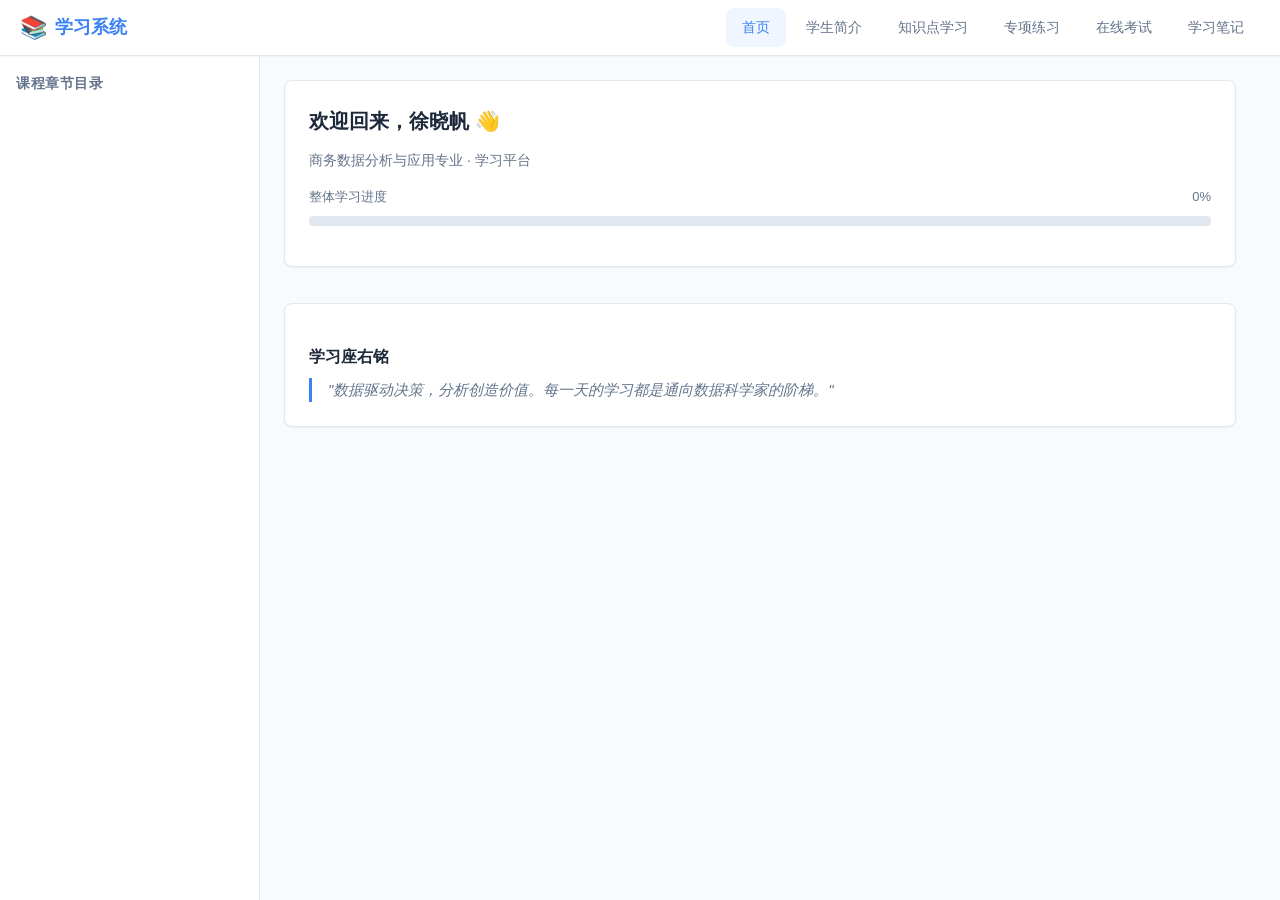
==== index.html @ e8b6d4fd "测试自动部署流程" ====
<!DOCTYPE html>
<html lang="zh-CN">
<head>
<meta charset="UTF-8">
<meta name="viewport" content="width=device-width, initial-scale=1.0">
<title>学生学习系统 - 商务数据分析与应用</title>
<style>
/* ==================== CSS 变量与全局样式 ==================== */
:root {
  --bg: #f8fafc;
  --surface: #ffffff;
  --border: #e2e8f0;
  --text: #1e293b;
  --text-secondary: #64748b;
  --primary: #3b82f6;
  --primary-light: #eff6ff;
  --primary-dark: #2563eb;
  --accent: #06b6d4;
  --success: #10b981;
  --warning: #f59e0b;
  --danger: #ef4444;
  --shadow-sm: 0 1px 2px rgba(0,0,0,0.05);
  --shadow: 0 1px 3px rgba(0,0,0,0.1), 0 1px 2px rgba(0,0,0,0.06);
  --shadow-md: 0 4px 6px rgba(0,0,0,0.07), 0 2px 4px rgba(0,0,0,0.06);
  --radius: 8px;
  --transition: 0.2s ease;
  --sidebar-width: 260px;
  --navbar-height: 56px;
}

* { margin: 0; padding: 0; box-sizing: border-box; }

body {
  font-family: -apple-system, BlinkMacSystemFont, 'Segoe UI', 'PingFang SC', 'Microsoft YaHei', sans-serif;
  background: var(--bg);
  color: var(--text);
  line-height: 1.6;
  min-height: 100vh;
}

a { color: var(--primary); text-decoration: none; }
a:hover { color: var(--primary-dark); }

/* ==================== 顶部导航栏 ==================== */
.navbar {
  position: fixed; top: 0; left: 0; right: 0; z-index: 100;
  height: var(--navbar-height);
  background: var(--surface);
  border-bottom: 1px solid var(--border);
  box-shadow: var(--shadow-sm);
  display: flex; align-items: center; justify-content: space-between;
  padding: 0 20px;
}
.navbar .logo {
  font-size: 18px; font-weight: 700; color: var(--primary);
  display: flex; align-items: center; gap: 8px;
}
.navbar .logo span { font-size: 22px; }
.nav-links { display: flex; gap: 4px; list-style: none; }
.nav-links li a {
  display: block; padding: 8px 16px; border-radius: var(--radius);
  color: var(--text-secondary); font-size: 14px; font-weight: 500;
  transition: all var(--transition);
}
.nav-links li a:hover,
.nav-links li a.active { background: var(--primary-light); color: var(--primary); }
/* 汉堡菜单按钮 */
.menu-toggle {
  display: none; background: none; border: none; font-size: 24px;
  cursor: pointer; color: var(--text); padding: 4px 8px;
}

/* ==================== 布局 ==================== */
.page-wrapper { display: flex; padding-top: var(--navbar-height); min-height: 100vh; }

/* ==================== 侧边栏（知识点目录） ==================== */
.sidebar {
  width: var(--sidebar-width); min-width: var(--sidebar-width);
  background: var(--surface); border-right: 1px solid var(--border);
  position: fixed; top: var(--navbar-height); bottom: 0; left: 0;
  overflow-y: auto; padding: 16px 0;
  transition: transform var(--transition);
}
.sidebar-title {
  font-size: 14px; font-weight: 600; color: var(--text-secondary);
  padding: 0 16px 8px; text-transform: uppercase; letter-spacing: 0.5px;
}
.sidebar .course-group { margin-bottom: 4px; }
.sidebar .course-header {
  display: flex; align-items: center; justify-content: space-between;
  padding: 10px 16px; cursor: pointer; font-size: 14px; font-weight: 500;
  color: var(--text); transition: background var(--transition);
}
.sidebar .course-header:hover { background: var(--primary-light); }
.sidebar .course-header .arrow { font-size: 10px; transition: transform var(--transition); }
.sidebar .course-header.open .arrow { transform: rotate(90deg); }
.sidebar .chapter-list { display: none; }
.sidebar .chapter-list.open { display: block; }
.sidebar .chapter-list a {
  display: block; padding: 6px 16px 6px 36px; font-size: 13px;
  color: var(--text-secondary); transition: all var(--transition);
  border-left: 2px solid transparent;
}
.sidebar .chapter-list a:hover,
.sidebar .chapter-list a.active {
  color: var(--primary); background: var(--primary-light);
  border-left-color: var(--primary);
}
.sidebar-overlay { display: none; }

/* ==================== 主内容区 ==================== */
.main-content {
  margin-left: var(--sidebar-width);
  flex: 1; padding: 24px;
  max-width: 1000px; width: 100%;
}

/* ==================== 页面区块 ==================== */
.page-section { display: none; }
.page-section.active { display: block; animation: fadeIn 0.3s ease; }
@keyframes fadeIn { from { opacity: 0; transform: translateY(8px); } to { opacity: 1; transform: translateY(0); } }

/* ==================== 卡片样式 ==================== */
.card {
  background: var(--surface); border: 1px solid var(--border);
  border-radius: var(--radius); padding: 24px; margin-bottom: 20px;
  box-shadow: var(--shadow-sm);
}
.card h2 { font-size: 20px; margin-bottom: 12px; color: var(--text); }
.card h3 { font-size: 16px; margin: 16px 0 8px; color: var(--text); }
.card p { color: var(--text-secondary); font-size: 14px; margin-bottom: 8px; }

/* 标签 */
.tag {
  display: inline-block; padding: 2px 10px; border-radius: 12px;
  font-size: 12px; font-weight: 500;
}
.tag-blue { background: #dbeafe; color: #1e40af; }
.tag-green { background: #d1fae5; color: #065f46; }
.tag-yellow { background: #fef3c7; color: #92400e; }
.tag-red { background: #fee2e2; color: #991b1b; }

/* 进度条 */
.progress-bar {
  height: 8px; background: #e2e8f0; border-radius: 4px; overflow: hidden; margin: 8px 0;
}
.progress-bar .fill {
  height: 100%; background: var(--primary); border-radius: 4px;
  transition: width 0.5s ease;
}
.progress-label {
  display: flex; justify-content: space-between; font-size: 13px; color: var(--text-secondary);
}

/* ==================== 课程网格 ==================== */
.course-grid { display: grid; grid-template-columns: repeat(auto-fill, minmax(280px, 1fr)); gap: 16px; }
.course-card {
  background: var(--surface); border: 1px solid var(--border);
  border-radius: var(--radius); padding: 20px; cursor: pointer;
  transition: all var(--transition); box-shadow: var(--shadow-sm);
}
.course-card:hover { box-shadow: var(--shadow-md); transform: translateY(-2px); }
.course-card .icon { font-size: 32px; margin-bottom: 8px; }
.course-card h4 { font-size: 16px; margin-bottom: 6px; }
.course-card p { font-size: 13px; color: var(--text-secondary); }

/* ==================== 知识点面板 ==================== */
.knowledge-block {
  background: var(--primary-light); border: 1px solid #bfdbfe;
  border-radius: var(--radius); padding: 16px; margin: 12px 0;
}
.knowledge-block h4 { font-size: 15px; color: var(--primary-dark); margin-bottom: 6px; }
.knowledge-block ul { padding-left: 20px; }
.knowledge-block li { font-size: 13px; color: var(--text-secondary); margin: 4px 0; }

.summary-box {
  background: #fefce8; border: 1px solid #fde68a;
  border-radius: var(--radius); padding: 14px; margin: 12px 0;
}
.summary-box h4 { font-size: 14px; color: #a16207; margin-bottom: 4px; }

/* ==================== 按钮 ==================== */
.btn {
  display: inline-flex; align-items: center; gap: 6px;
  padding: 8px 16px; border-radius: var(--radius); font-size: 14px;
  font-weight: 500; border: 1px solid transparent; cursor: pointer;
  transition: all var(--transition);
}
.btn-primary { background: var(--primary); color: #fff; }
.btn-primary:hover { background: var(--primary-dark); }
.btn-outline { background: var(--surface); border-color: var(--border); color: var(--text); }
.btn-outline:hover { border-color: var(--primary); color: var(--primary); }
.btn-success { background: var(--success); color: #fff; }
.btn-danger { background: var(--danger); color: #fff; }
.btn-sm { padding: 4px 10px; font-size: 12px; }

/* ==================== 代码编辑器 ==================== */
.code-editor-wrap {
  border: 1px solid var(--border); border-radius: var(--radius); overflow: hidden;
}
.code-editor-wrap textarea {
  width: 100%; height: 200px; padding: 14px; font-family: 'Cascadia Code', 'Fira Code', 'Consolas', monospace;
  font-size: 13px; line-height: 1.6; background: #1e293b; color: #e2e8f0;
  border: none; outline: none; resize: vertical; tab-size: 4;
}
.code-output {
  background: #0f172a; color: #94a3b8; padding: 12px 14px;
  font-family: 'Consolas', monospace; font-size: 13px;
  min-height: 40px; max-height: 150px; overflow-y: auto;
  white-space: pre-wrap;
}
.code-toolbar {
  display: flex; gap: 8px; padding: 10px; background: #f1f5f9;
  border-top: 1px solid var(--border);
}

/* ==================== 题目样式 ==================== */
.quiz-card {
  background: var(--surface); border: 1px solid var(--border);
  border-radius: var(--radius); padding: 20px; margin-bottom: 16px;
}
.quiz-card .q-header {
  display: flex; justify-content: space-between; align-items: center; margin-bottom: 10px;
}
.quiz-card .q-num { font-weight: 600; font-size: 15px; }
.quiz-card .q-type { font-size: 12px; }
.quiz-card .q-text { font-size: 14px; margin-bottom: 12px; }
.quiz-card .option {
  display: block; padding: 10px 14px; margin: 4px 0; border: 1px solid var(--border);
  border-radius: var(--radius); cursor: pointer; font-size: 14px;
  transition: all var(--transition);
}
.quiz-card .option:hover { background: var(--primary-light); border-color: var(--primary); }
.quiz-card .option.selected { background: var(--primary-light); border-color: var(--primary); }
.quiz-card .option.correct { background: #d1fae5; border-color: var(--success); }
.quiz-card .option.wrong { background: #fee2e2; border-color: var(--danger); }
.quiz-card input[type="text"] {
  width: 100%; padding: 10px; border: 1px solid var(--border);
  border-radius: var(--radius); font-size: 14px; margin: 8px 0;
}

/* ==================== 考试样式 ==================== */
.exam-header {
  text-align: center; padding: 30px;
}
.exam-header .timer {
  font-size: 36px; font-weight: 700; color: var(--primary);
}
.exam-nav { display: flex; justify-content: space-between; align-items: center; margin: 12px 0; }
.exam-nav .q-indicator { font-size: 14px; color: var(--text-secondary); }

/* 成绩卡片 */
.score-card {
  text-align: center; padding: 30px;
}
.score-card .score {
  font-size: 64px; font-weight: 700; color: var(--primary);
}

/* ==================== 笔记区 ==================== */
.notes-area textarea {
  width: 100%; height: 200px; padding: 14px; border: 1px solid var(--border);
  border-radius: var(--radius); font-size: 14px; font-family: inherit;
  resize: vertical; line-height: 1.6;
}

/* ==================== 表格 ==================== */
.data-table {
  width: 100%; border-collapse: collapse; font-size: 14px;
}
.data-table th, .data-table td {
  padding: 10px 14px; text-align: left; border-bottom: 1px solid var(--border);
}
.data-table th { background: #f8fafc; font-weight: 600; color: var(--text-secondary); }

/* ==================== 响应式设计 ==================== */
@media (max-width: 768px) {
  /* 导航栏 */
  .menu-toggle { display: block; }
  .nav-links {
    display: none; position: absolute; top: var(--navbar-height); left: 0; right: 0;
    background: var(--surface); flex-direction: column; padding: 8px;
    border-bottom: 1px solid var(--border); box-shadow: var(--shadow-md);
  }
  .nav-links.open { display: flex; }

  /* 侧边栏 */
  .sidebar {
    transform: translateX(-100%); z-index: 99;
  }
  .sidebar.mobile-open { transform: translateX(0); }
  .sidebar-overlay {
    display: none; position: fixed; inset: 0; top: var(--navbar-height);
    background: rgba(0,0,0,0.3); z-index: 98;
  }
  .sidebar-overlay.show { display: block; }

  /* 主内容 */
  .main-content { margin-left: 0; padding: 16px; }
  .course-grid { grid-template-columns: 1fr; }
}
</style>
</head>
<body>

<!-- ==================== 顶部导航栏 ==================== -->
<nav class="navbar">
  <div class="logo"><span>&#x1F4DA;</span> 学习系统</div>
  <button class="menu-toggle" id="menuToggle" aria-label="菜单">&#x2630;</button>
  <ul class="nav-links" id="navLinks">
    <li><a href="#" data-page="home" class="active">首页</a></li>
    <li><a href="#" data-page="profile">学生简介</a></li>
    <li><a href="#" data-page="learning">知识点学习</a></li>
    <li><a href="#" data-page="practice">专项练习</a></li>
    <li><a href="#" data-page="exam">在线考试</a></li>
    <li><a href="#" data-page="notes">学习笔记</a></li>
  </ul>
</nav>

<!-- ==================== 页面主体布局 ==================== -->
<div class="page-wrapper">

  <!-- 侧边栏：章节目录 -->
  <aside class="sidebar" id="sidebar">
    <div class="sidebar-title">课程章节目录</div>
    <div class="course-group" id="sidebarCourses"></div>
  </aside>
  <div class="sidebar-overlay" id="sidebarOverlay"></div>

  <!-- 主内容区 -->
  <main class="main-content">
    <!-- 首页 -->
    <section class="page-section active" id="page-home">
      <div class="card">
        <h2>欢迎回来，徐晓帆 &#x1F44B;</h2>
        <p>商务数据分析与应用专业 · 学习平台</p>
        <div class="progress-label" style="margin-top:16px;">
          <span>整体学习进度</span>
          <span id="overallProgressText">0%</span>
        </div>
        <div class="progress-bar" style="height:10px;margin:8px 0 16px;">
          <div class="fill" id="overallProgressBar" style="width:0%;"></div>
        </div>
      </div>
      <div class="course-grid" id="homeCourseGrid"></div>
      <div class="card" style="margin-top:16px;">
        <h3>学习座右铭</h3>
        <blockquote style="font-style:italic;color:var(--text-secondary);font-size:15px;border-left:3px solid var(--primary);padding-left:16px;">
          "数据驱动决策，分析创造价值。每一天的学习都是通向数据科学家的阶梯。"
        </blockquote>
      </div>
    </section>

    <!-- 学生简介 -->
    <section class="page-section" id="page-profile">
      <div class="card">
        <h2>学生个人简介</h2>
        <div style="display:flex;gap:20px;flex-wrap:wrap;align-items:flex-start;">
          <div style="width:100px;height:100px;background:var(--primary-light);border-radius:50%;display:flex;align-items:center;justify-content:center;font-size:40px;">&#x1F468;&#x200D;&#x1F393;</div>
          <div style="flex:1;min-width:200px;">
            <table class="data-table" style="margin-bottom:0;">
              <tr><td style="font-weight:600;">姓名</td><td>徐晓帆</td></tr>
              <tr><td style="font-weight:600;">专业</td><td>商务数据分析与应用</td></tr>
              <tr><td style="font-weight:600;">学习方向</td><td>供应链数据分析、商业智能、数据科学</td></tr>
              <tr><td style="font-weight:600;">掌握技能</td><td>Python、Pandas、SQL、数据可视化、机器学习基础</td></tr>
            </table>
          </div>
        </div>
      </div>
      <div class="card">
        <h3>个人学习介绍</h3>
        <p>我是一名商务数据分析与应用专业的学生，专注于利用数据驱动的方法解决实际供应链和商业问题。通过系统化的学习，我掌握了从数据采集、清洗、加工到分析挖掘的完整数据处理流程。</p>
      </div>
      <div class="card">
        <h3>长期学习目标</h3>
        <ul style="padding-left:20px;color:var(--text-secondary);">
          <li>精通 Python 数据科学技术栈（Pandas、NumPy、Matplotlib、Scikit-learn）</li>
          <li>掌握供应链全链条数据分析方法，能够独立完成业务分析项目</li>
          <li>熟悉数据采集、清洗、加工、建模的完整工作流</li>
          <li>具备独立完成数据分析报告和可视化呈现的能力</li>
        </ul>
      </div>
      <div class="card">
        <h3>学习进度总览</h3>
        <div id="profileProgress"></div>
      </div>
    </section>

    <!-- 知识点学习 -->
    <section class="page-section" id="page-learning">
      <div class="card">
        <h2>知识点学习（核心模块）</h2>
        <p>选择下方课程进入系统化学习，每门课程包含完整知识点、分章节内容讲解与重点难点总结。</p>
      </div>
      <div id="learningContent"></div>
    </section>

    <!-- 专项练习 -->
    <section class="page-section" id="page-practice">
      <div class="card">
        <h2>专项练习</h2>
        <div style="display:flex;gap:8px;flex-wrap:wrap;margin:12px 0;" id="practiceTabs"></div>
      </div>
      <div id="practiceContent"></div>
    </section>

    <!-- 在线考试 -->
    <section class="page-section" id="page-exam">
      <div id="examContent"></div>
    </section>

    <!-- 学习笔记 -->
    <section class="page-section" id="page-notes">
      <div class="card">
        <h2>学习笔记</h2>
        <p>记录学习过程中的重点、心得和疑问。</p>
      </div>
      <div class="card" id="notesContent"></div>
    </section>
  </main>
</div>

<!-- ==================== JavaScript ==================== -->
<script>
// ==================== 课程数据 ====================
const courses = [
  {
    id: 'python',
    icon: '🐍',
    title: 'Python编程基础',
    desc: '系统学习 Python 语法、数据结构、控制流、函数、面向对象编程等核心知识，打好编程基础。',
    chapters: [
      { title: '第1章 Python概述与环境搭建', content: [
        { type: 'text', text: 'Python 是一种解释型、面向对象的高级编程语言，由 Guido van Rossum 于 1991 年发布。Python 以简洁清晰的语法著称，被广泛应用于数据分析、人工智能、Web 开发等领域。' },
        { type: 'list', title: 'Python 核心特点', items: ['语法简洁易读，代码可读性高', '解释型语言，无需编译，开发效率高', '丰富的标准库和第三方库（如 NumPy、Pandas、Matplotlib）', '跨平台支持（Windows、macOS、Linux）', '支持面向过程、面向对象、函数式等多种编程范式'] },
        { type: 'code', code: '# 你的第一个Python程序\nprint("Hello, 商务数据分析!")', lang: 'python' },
        { type: 'list', title: '开发环境搭建', items: ['安装 Python 解释器（推荐 3.9+ 版本）', '使用 pip 管理第三方包（pip install pandas matplotlib）', '推荐 IDE：VS Code、PyCharm、Jupyter Notebook', 'Jupyter Notebook 特别适合数据分析的交互式探索'] }
      ]},
      { title: '第2章 变量与基本数据类型', content: [
        { type: 'text', text: 'Python 是动态类型语言，变量无需声明类型即可直接赋值。Python 会根据值自动推断类型。' },
        { type: 'list', title: '基本数据类型', items: [
          '整数 int：如 age = 20',
          '浮点数 float：如 price = 19.99',
          '字符串 str：如 name = "徐晓帆"，支持单引号或双引号',
          '布尔值 bool：True / False，用于条件判断',
          '空值 NoneType：None 表示"没有值"'
        ]},
        { type: 'code', code: '# 变量赋值示例\nname = "徐晓帆"\nage = 21\nscore = 95.5\nis_passed = True\n\n# 使用 type() 查看变量类型\nprint(type(name))   # <class \'str\'>\nprint(type(age))    # <class \'int\'>\nprint(type(score))  # <class \'float\'>', lang: 'python' }
      ]},
      { title: '第3章 运算符与表达式', content: [
        { type: 'list', title: '常用运算符类型', items: [
          '算术运算符：+ - * / //（整除）%（取余）**（幂）',
          '比较运算符：== != > < >= <=，返回布尔值',
          '逻辑运算符：and（与）、or（或）、not（非）',
          '赋值运算符：= += -= *= /=，如 x += 1 等价于 x = x + 1',
          '成员运算符：in / not in，判断元素是否在容器中'
        ]},
        { type: 'code', code: '# 运算符示例\nx, y = 10, 3\nprint(x // y)     # 3（整除）\nprint(x % y)      # 1（取余）\nprint(x ** y)     # 1000（10的3次方）\n\n# 逻辑运算\nprint(x > 5 and y < 5)  # True\nprint(not False)          # True', lang: 'python' }
      ]},
      { title: '第4章 字符串操作', content: [
        { type: 'text', text: '字符串是 Python 中最常用的数据类型之一。Python 提供了丰富的字符串操作方法，特别适合数据清洗和文本处理场景。' },
        { type: 'list', title: '常用字符串方法', items: [
          'len(s) — 获取字符串长度',
          's.upper() / s.lower() — 大小写转换',
          's.strip() — 去除首尾空白字符',
          's.replace(old, new) — 替换子串',
          's.split(sep) — 按分隔符拆分为列表',
          's.find(sub) — 查找子串首次出现位置',
          'f"{变量}" — f-string 格式化字符串'
        ]},
        { type: 'code', code: '# 字符串操作示例\ntext = "  商务数据分析  "\nprint(text.strip())       # "商务数据分析"\nprint(text.replace("商务", "Business"))\n\n# f-string 格式化\nname, score = "徐晓帆", 95\nprint(f"{name}的成绩是{score}分")', lang: 'python' }
      ]},
      { title: '第5章 列表与元组', content: [
        { type: 'text', text: '列表（list）是 Python 中最灵活的数据结构，用于存储有序的元素集合。元组（tuple）与列表类似但元素不可修改。' },
        { type: 'list', title: '列表核心操作', items: [
          '创建：nums = [1, 2, 3, 4, 5]',
          '索引访问：nums[0]（第一个），nums[-1]（最后一个）',
          '切片：nums[1:3] 获取索引1到2的子列表',
          '添加：nums.append(6) / nums.insert(0, 0)',
          '删除：nums.pop() / nums.remove(3)',
          '列表推导式：[x*2 for x in nums if x > 2]'
        ]},
        { type: 'code', code: '# 列表操作\nsales = [120, 340, 280, 410, 390]\nprint(f"总销售额: {sum(sales)}")\nprint(f"平均: {sum(sales)/len(sales):.1f}")\n\n# 列表推导式：找出销售额>300的月份\nhigh = [s for s in sales if s > 300]\nprint(f"高销售额: {high}")', lang: 'python' }
      ]},
      { title: '第6章 字典与集合', content: [
        { type: 'text', text: '字典（dict）以键值对方式存储数据，是数据分析中最常用的结构之一。集合（set）存储不重复的无序元素。' },
        { type: 'list', title: '字典核心操作', items: [
          '创建：d = {"name": "徐晓帆", "major": "商务数据分析"}',
          '访问：d["name"] 或 d.get("name", "默认值")',
          '添加/修改：d["score"] = 95',
          '遍历：for k, v in d.items()',
          '字典推导式：{k: v for k, v in d.items() if v > 80}'
        ]},
        { type: 'code', code: '# 字典在数据分析中的应用\nstudent = {"name": "徐晓帆", "python": 92, "pandas": 88, "sql": 95}\n\n# 计算平均分\nscores = [v for k, v in student.items() if k != "name"]\navg = sum(scores) / len(scores)\nprint(f"平均分: {avg:.1f}")', lang: 'python' }
      ]},
      { title: '第7章 条件判断与循环', content: [
        { type: 'text', text: '条件判断（if-elif-else）和循环（for/while）是编程的核心控制结构。' },
        { type: 'list', title: '控制流要点', items: [
          'if-elif-else 用于多分支条件判断',
          'for 循环遍历可迭代对象（列表、字典、range等）',
          'while 循环在条件为真时持续执行',
          'break 跳出循环，continue 跳过本次迭代',
          'enumerate() 同时获取索引和值'
        ]},
        { type: 'code', code: '# 条件判断与循环\nscores = [85, 72, 90, 68, 95]\n\n# 统计及格人数\npassed = 0\nfor i, s in enumerate(scores):\n    if s >= 60:\n        passed += 1\n    else:\n        print(f"第{i+1}位学生未及格: {s}分")\n\nprint(f"及格率: {passed/len(scores)*100:.1f}%")', lang: 'python' }
      ]},
      { title: '第8章 函数与模块', content: [
        { type: 'text', text: '函数封装可重用的代码逻辑，模块将相关函数组织在一起，提高代码的组织性和复用性。' },
        { type: 'list', title: '函数与模块要点', items: [
          '定义函数：def func_name(params):',
          '参数类型：位置参数、默认参数、关键字参数',
          '返回值：return 语句返回结果',
          '导入模块：import math / from math import sqrt',
          '常用内置模块：math, random, datetime, json, csv'
        ]},
        { type: 'code', code: '# 定义数据分析函数\ndef calc_stats(data):\n    """计算数据的基本统计量"""\n    n = len(data)\n    mean = sum(data) / n\n    variance = sum((x - mean)**2 for x in data) / n\n    return {"mean": mean, "std": variance**0.5, "max": max(data), "min": min(data)}\n\nsales = [120, 340, 280, 410, 390]\nstats = calc_stats(sales)\nprint(stats)', lang: 'python' }
      ]}
    ]
  },
  {
    id: 'data-analysis',
    icon: '📊',
    title: '数据分析技术',
    desc: '掌握 Pandas 数据处理、NumPy 科学计算、数据可视化、统计分析、机器学习入门等数据分析核心技术。',
    chapters: [
      { title: '第1章 NumPy 科学计算基础', content: [
        { type: 'text', text: 'NumPy（Numerical Python）是 Python 科学计算的核心库，提供了高性能的多维数组对象（ndarray）和丰富的数学运算函数。' },
        { type: 'list', title: 'NumPy 核心要点', items: [
          'ndarray：多维数组，所有元素类型相同，内存连续存储',
          '创建数组：np.array([1,2,3])、np.zeros(5)、np.arange(10)',
          '数组运算：支持向量化操作，比纯 Python 循环快 10-100 倍',
          '切片索引：arr[1:5]、arr[:, 0]（二维按列取）、布尔索引',
          '聚合函数：np.sum()、np.mean()、np.std()、np.median()',
          '随机数：np.random.randn(100) 生成正态分布数据'
        ]},
        { type: 'code', code: 'import numpy as np\n\n# 创建数组并进行向量化运算\nprices = np.array([12.5, 8.9, 15.0, 10.2, 7.5])\nquantities = np.array([100, 200, 150, 180, 300])\n\n# 计算总销售额（向量化乘法）\nrevenue = np.sum(prices * quantities)\nprint(f"总销售额: {revenue:.2f} 元")', lang: 'python' }
      ]},
      { title: '第2章 Pandas 数据结构入门', content: [
        { type: 'text', text: 'Pandas 是 Python 中最强大的数据分析库，提供了 Series（一维）和 DataFrame（二维）两种核心数据结构，是数据分析的必备工具。' },
        { type: 'list', title: 'Pandas 核心概念', items: [
          'Series：带标签的一维数组，类似带索引的列表',
          'DataFrame：带标签的二维表格，类似 Excel 工作表',
          '读取数据：pd.read_csv()、pd.read_excel()、pd.read_json()',
          '数据预览：df.head()、df.info()、df.describe()',
          '选择数据：df["列名"]、df.loc[行标签]、df.iloc[行索引]',
          '条件筛选：df[df["销售额"] > 1000]'
        ]},
        { type: 'code', code: 'import pandas as pd\n\n# 创建 DataFrame\ndata = {"商品": ["A","B","C","D"], "销量":[120,340,280,410], "单价":[10,15,12,8]}\ndf = pd.DataFrame(data)\n\n# 添加计算列\ndf["销售额"] = df["销量"] * df["单价"]\nprint(df)\nprint(f"\\n总销售额: {df['销售额'].sum()} 元")', lang: 'python' }
      ]},
      { title: '第3章 数据清洗与预处理', content: [
        { type: 'text', text: '数据清洗是数据分析中最耗时但也最重要的环节。真实世界的数据往往包含缺失值、重复值、异常值和格式不一致等问题。' },
        { type: 'list', title: '数据清洗关键方法', items: [
          '缺失值检测：df.isnull().sum() 统计各列缺失数量',
          '缺失值处理：df.dropna() 删除 / df.fillna(value) 填充',
          '重复值处理：df.duplicated() 检测 / df.drop_duplicates() 删除',
          '数据类型转换：pd.to_datetime() 转日期、df.astype() 转类型',
          '字符串清洗：df["列"].str.strip()、.str.replace()',
          '异常值检测：IQR 法（Q3 + 1.5*IQR）、Z-score 法'
        ]},
        { type: 'code', code: 'import pandas as pd\nimport numpy as np\n\ndf = pd.DataFrame({"价格": [10, np.nan, 15, 100, 12], "数量": [5, 3, 7, 2, None]})\n\n# 缺失值处理\ndf["价格"] = df["价格"].fillna(df["价格"].median())\ndf["数量"] = df["数量"].fillna(df["数量"].mean())\n\n# 异常值处理（IQR法）\nQ1, Q3 = df["价格"].quantile([0.25, 0.75])\nIQR = Q3 - Q1\ndf = df[(df["价格"] >= Q1 - 1.5*IQR) & (df["价格"] <= Q3 + 1.5*IQR)]\nprint(df)', lang: 'python' }
      ]},
      { title: '第4章 数据聚合与分组', content: [
        { type: 'text', text: '数据分组聚合（Split-Apply-Combine）是数据分析中极为常用的模式：先将数据分组，再对每组应用聚合函数，最后合并结果。' },
        { type: 'list', title: '分组聚合要点', items: [
          'df.groupby("列") — 按列分组，返回 GroupBy 对象',
          '聚合函数：sum()、mean()、count()、max()、min()、std()',
          '多列聚合：df.groupby("city").agg({"sales": "sum", "price": "mean"})',
          '多维度分组：df.groupby(["城市", "品类"])',
          'transform：保持原形状的分组运算',
          'pivot_table：数据透视表，pd.pivot_table()'
        ]},
        { type: 'code', code: 'import pandas as pd\n\ndf = pd.DataFrame({\n    "城市": ["上海","北京","上海","北京","广州"],\n    "品类": ["食品","食品","服装","服装","食品"],\n    "销售额": [1200, 800, 1500, 600, 900]\n})\n\n# 按城市聚合\ncity_stats = df.groupby("城市").agg(total=("销售额","sum"), avg=("销售额","mean")).round(1)\nprint(city_stats)\n\n# 数据透视表\npivot = df.pivot_table(values="销售额", index="城市", columns="品类", aggfunc="sum", fill_value=0)\nprint(pivot)', lang: 'python' }
      ]},
      { title: '第5章 数据可视化', content: [
        { type: 'text', text: '数据可视化将抽象的数字转化为直观的图形，帮助发现数据中隐藏的模式、趋势和异常。Python 中主要使用 Matplotlib 和 Seaborn。' },
        { type: 'list', title: '常见图表类型与用途', items: [
          '柱状图（bar）：类别对比，如各城市销售额对比',
          '折线图（line）：趋势变化，如月度销售额走势',
          '散点图（scatter）：两变量关系，如价格与销量关系',
          '饼图（pie）：占比分布，如各品类销售占比',
          '箱线图（boxplot）：分布与异常值检测',
          '热力图（heatmap）：相关性矩阵可视化'
        ]},
        { type: 'code', code: "import matplotlib.pyplot as plt\nimport pandas as pd\n\n# 月度销售趋势图\ndf = pd.DataFrame({'月': range(1,13), '销售额': [120,135,140,155,162,170,180,175,190,200,210,230]})\n\nplt.figure(figsize=(10,4))\nplt.plot(df['月'], df['销售额'], marker='o', color='#3b82f6', linewidth=2)\nplt.title('2024年月度销售额趋势', fontsize=14)\nplt.xlabel('月份'); plt.ylabel('销售额（万元）')\nplt.grid(True, alpha=0.3)\nplt.show()", lang: 'python' }
      ]},
      { title: '第6章 统计分析基础', content: [
        { type: 'text', text: '统计分析是数据分析的理论基础。掌握描述性统计、概率分布、假设检验等基本概念，能够更深入地理解数据。' },
        { type: 'list', title: '统计核心概念', items: [
          '描述性统计：均值、中位数、标准差、四分位数',
          '概率分布：正态分布、二项分布、泊松分布',
          '相关性分析：皮尔逊相关系数（Pearson r），取值范围 [-1, 1]',
          'A/B 测试：实验组与对照组对比分析',
          '效果量计算：(实验组均值 - 对照组均值) / 对照组均值 × 100%',
          'p 值：在原假设成立下观察到当前结果的概率，p < 0.05 通常认为显著'
        ]},
        { type: 'code', code: 'import pandas as pd\nimport numpy as np\n\n# 模拟A/B测试数据\nnp.random.seed(42)\ncontrol = np.random.normal(100, 15, 1000)   # 对照组\ntreatment = np.random.normal(108, 15, 1000)  # 实验组\n\n# 计算转化率提升\nlift = (treatment.mean() - control.mean()) / control.mean() * 100\nprint(f"对照组均值: {control.mean():.2f}")\nprint(f"实验组均值: {treatment.mean():.2f}")\nprint(f"提升幅度: {lift:.2f}%")', lang: 'python' }
      ]},
      { title: '第7章 聚类分析', content: [
        { type: 'text', text: '聚类是一种无监督学习方法，将相似的数据点自动归入同一组。K-Means 是最常用的聚类算法之一，广泛用于客户细分、商品分类等场景。' },
        { type: 'list', title: '聚类分析要点', items: [
          'K-Means 原理：随机初始化 K 个中心点，迭代分配更新直至收敛',
          '选择 K 值：肘部法则（Elbow Method），观察簇内平方和拐点',
          '数据标准化：聚类前通常需要 StandardScaler 标准化',
          '应用场景：客户分群、产品分类、异常检测、图像分割',
          '评估指标：轮廓系数（Silhouette Score），越接近1聚类效果越好'
        ]},
        { type: 'code', code: 'from sklearn.cluster import KMeans\nfrom sklearn.preprocessing import StandardScaler\nimport numpy as np\n\n# 模拟客户数据：年收入(万) 和 年消费(万)\ncustomers = np.array([[20,5],[25,8],[30,10],[50,15],[55,18],[60,20],[80,8],[90,10],[85,12]])\n\n# 标准化\nscaler = StandardScaler()\ndata_scaled = scaler.fit_transform(customers)\n\n# K-Means 聚类\nkmeans = KMeans(n_clusters=3, random_state=42)\nlabels = kmeans.fit_predict(data_scaled)\nprint(f"聚类标签: {labels}")', lang: 'python' }
      ]},
      { title: '第8章 特征工程', content: [
        { type: 'text', text: '特征工程是将原始数据转化为更适合模型使用的特征的过程，对机器学习模型的效果有决定性影响。' },
        { type: 'list', title: '特征工程常用方法', items: [
          '数值特征：标准化（StandardScaler）、归一化（MinMaxScaler）、分箱（pd.cut/qcut）',
          '类别特征：独热编码（pd.get_dummies）、标签编码（LabelEncoder）',
          '日期特征：提取年/月/日/星期/季度、距某日天数',
          '文本特征：TF-IDF、词频统计',
          '特征组合：交叉特征、多项式特征',
          '特征选择：方差分析、相关系数筛选、L1正则化'
        ]},
        { type: 'code', code: 'import pandas as pd\n\ndf = pd.DataFrame({\n    "日期": pd.date_range("2024-01-01", periods=5),\n    "品类": ["食品","服装","食品","服装","食品"],\n    "金额": [120, 340, 280, 410, 390]\n})\n\n# 日期特征提取\ndf["月份"] = df["日期"].dt.month\ndf["星期"] = df["日期"].dt.dayofweek\n\n# 类别特征独热编码\ndf = pd.get_dummies(df, columns=["品类"], prefix="品类")\nprint(df)', lang: 'python' }
      ]}
    ]
  },
  {
    id: 'data-collection',
    icon: '🔍',
    title: '数据采集与处理',
    desc: '学习数据源的识别与获取、数据读取（CSV/Excel/数据库）、数据加工清洗、数据合并连接、数据质量评估等全流程技能。',
    chapters: [
      { title: '第1章 数据源类型与获取', content: [
        { type: 'text', text: '数据采集是数据分析流程的起点。理解不同类型的数据源及其获取方式，是数据分析师的基本功。' },
        { type: 'list', title: '常见数据源类型', items: [
          '结构化数据：数据库表、CSV文件、Excel表格，具有固定的行列结构',
          '半结构化数据：JSON、XML、HTML，有标签标记但结构灵活',
          '非结构化数据：文本、图片、视频、日志文件，需要额外处理',
          'API 数据：通过 RESTful API 从平台获取实时数据（如电商API、天气API）',
          'Web 爬虫：使用 requests + BeautifulSoup 从网页提取数据',
          '企业系统：ERP、CRM、SCM 等系统导出的业务数据'
        ]},
        { type: 'code', code: 'import pandas as pd\n\n# 读取不同格式数据\ndf_csv = pd.read_csv("sales_data.csv", encoding="utf-8")\ndf_excel = pd.read_excel("report.xlsx", sheet_name="Sheet1")\ndf_json = pd.read_json("api_response.json")\n\n# 从数据库读取（需要对应驱动）\n# df = pd.read_sql("SELECT * FROM orders", connection)\n\nprint(f"CSV数据: {df_csv.shape}")\nprint(f"Excel数据: {df_excel.shape}")', lang: 'python' }
      ]},
      { title: '第2章 数据加工基本操作', content: [
        { type: 'text', text: '数据加工是指对原始数据进行转换、计算、衍生等操作，使其更适合分析需求。这是数据分析中工作量最大的环节。' },
        { type: 'list', title: '数据加工核心操作', items: [
          '列选择与重命名：df[["col1","col2"]]、df.rename(columns={...})',
          '条件筛选：df.query("sales > 1000")、df[df["city"] == "上海"]',
          '排序：df.sort_values("sales", ascending=False)',
          '新增计算列：df["利润率"] = (df["收入"] - df["成本"]) / df["收入"]',
          '数据类型转换：astype()、pd.to_numeric()、pd.to_datetime()',
          '数据抽样：df.sample(n=100, random_state=42)'
        ]}
      ]},
      { title: '第3章 数据合并与连接', content: [
        { type: 'text', text: '在实际分析中，数据往往分散在多个表格中。数据合并（Merge/Join）将不同来源的数据按关联键组合在一起。' },
        { type: 'list', title: '合并操作类型', items: [
          '内连接（inner join）：只保留两表都匹配的行',
          '左连接（left join）：保留左表所有行，右表匹配不到的填充 NaN',
          '全外连接（outer join）：保留两表所有行',
          '纵向拼接：pd.concat([df1, df2], axis=0) 追加行',
          '横向拼接：pd.concat([df1, df2], axis=1) 追加列',
          '合并去重：merge 后检查重复行'
        ]},
        { type: 'code', code: 'import pandas as pd\n\norders = pd.DataFrame({"订单号": [1,2,3,4], "客户ID": [101,102,103,101], "金额": [120,340,280,410]})\ncustomers = pd.DataFrame({"客户ID": [101,102,103], "姓名": ["张三","李四","王五"], "城市": ["上海","北京","广州"]})\n\n# 左连接：保留所有订单，补充客户信息\nresult = orders.merge(customers, on="客户ID", how="left")\nprint(result)', lang: 'python' }
      ]},
      { title: '第4章 数据质量评估', content: [
        { type: 'text', text: '数据质量直接影响分析结果的可靠性。"垃圾进，垃圾出"（Garbage In, Garbage Out）是数据分析的基本原则。' },
        { type: 'list', title: '数据质量评估维度', items: [
          '完整性：缺失值比例、必填字段覆盖率',
          '准确性：数据是否真实反映业务实际（如负值数量、日期合理性）',
          '一致性：同一数据在不同来源是否一致',
          '唯一性：是否存在重复记录',
          '时效性：数据是否在有效时间范围内',
          '有效性：数据是否符合预定义格式和规则'
        ]}
      ]}
    ]
  },
  {
    id: 'supply-chain',
    icon: '🚚',
    title: '供应链数据分析',
    desc: '结合供应链业务场景，学习物流成本分析、库存优化、客户细分、关联分析、销售预测、供应商评估等实用分析技能。',
    chapters: [
      { title: '第1章 供应链核心指标体系', content: [
        { type: 'text', text: '供应链数据分析围绕一系列关键绩效指标（KPI）展开，理解这些指标是开展分析的前提。' },
        { type: 'list', title: '供应链核心 KPI', items: [
          '库存周转率 = 销售成本 / 平均库存，反映库存管理效率',
          '准时交付率 = 准时交付订单数 / 总订单数 × 100%',
          '物流成本率 = 物流成本 / 营业收入 × 100%',
          '缺货率 = 缺货次数 / 总需求次数 × 100%',
          '客户满意率 = 满意客户数 / 调查总客户数 × 100%',
          '供应链总成本 = 采购成本 + 生产成本 + 物流成本 + 库存持有成本'
        ]},
        { type: 'code', code: 'import pandas as pd\n\n# 计算物流成本率\ndata = pd.DataFrame({\n    "月份": range(1,7),\n    "营业收入": [120,135,140,155,162,170],\n    "物流成本": [18,19,20,21,22,23]\n})\ndata["物流成本率"] = (data["物流成本"] / data["营业收入"] * 100).round(2)\nprint(data)\nprint(f"平均物流成本率: {data['物流成本率'].mean():.2f}%")', lang: 'python' }
      ]},
      { title: '第2章 库存数据分析', content: [
        { type: 'text', text: '库存管理是供应链的核心环节。通过数据分析可以优化库存水平，在保证供应的同时降低库存持有成本。' },
        { type: 'list', title: '库存分析要点', items: [
          'ABC 分类：按价值将库存分为A（高价值/少量）、B（中等）、C（低价值/大量）',
          '安全库存计算：SS = Z × σ × √LT（Z为服务水平系数，σ为需求标准差，LT为提前期）',
          '经济订货量（EOQ）：平衡订货成本与持有成本的最优订货量',
          '库存周转分析：周转率过低可能意味着积压，过高可能面临缺货风险'
        ]}
      ]},
      { title: '第3章 市场购物篮分析（关联分析）', content: [
        { type: 'text', text: '关联分析用于发现"买了A的顾客也倾向于买B"这样的商品关联规则，是零售和电商领域的经典分析方法。' },
        { type: 'list', title: '关联规则核心指标', items: [
          '支持度（Support）= 同时包含A和B的交易数 / 总交易数',
          '置信度（Confidence）= 同时包含A和B的交易数 / 包含A的交易数',
          '提升度（Lift）= 置信度 / B的支持度。Lift > 1 表示正相关',
          'Apriori 算法：通过迭代方式挖掘频繁项集',
          '应用场景：商品推荐、捆绑促销、货架摆放优化'
        ]}
      ]},
      { title: '第4章 客户细分与价值分析', content: [
        { type: 'text', text: '客户细分将客户按特定维度分组，帮助企业制定差异化的营销和服务策略。RFM 模型是经典的客户价值分析方法。' },
        { type: 'list', title: '客户分析维度', items: [
          'RFM 模型：最近购买时间（Recency）、购买频率（Frequency）、购买金额（Monetary）',
          '客户生命周期：新客户、活跃客户、沉睡客户、流失客户',
          '客户忠诚度：复购率、客单价趋势、退货率',
          '地理分布：不同地区客户的消费习惯差异'
        ]},
        { type: 'code', code: 'import pandas as pd\n\ndf = pd.DataFrame({\n    "客户": ["A","B","C","D","E","F"],\n    "最近购买天数": [5,30,2,60,10,90],\n    "购买次数": [20,5,30,2,15,1],\n    "总消费金额": [5000,800,8000,300,3000,200]\n})\n\n# 按中位数二分类，简化RFM打分\ndf["R_score"] = (df["最近购买天数"] <= df["最近购买天数"].median()).astype(int)\ndf["F_score"] = (df["购买次数"] >= df["购买次数"].median()).astype(int)\ndf["M_score"] = (df["总消费金额"] >= df["总消费金额"].median()).astype(int)\ndf["RFM总分"] = df["R_score"] + df["F_score"] + df["M_score"]\nprint(df)', lang: 'python' }
      ]},
      { title: '第5章 销售预测', content: [
        { type: 'text', text: '销售预测帮助企业提前规划采购、生产和库存，降低运营成本，提高服务水平。' },
        { type: 'list', title: '销售预测方法', items: [
          '时间序列分析：识别趋势、季节性、周期性模式',
          '移动平均法：过去 N 期的平均值作为预测值',
          '指数平滑法：近期数据权重更高',
          '回归预测：基于影响因素（价格、广告、季节）建立回归模型',
          '机器学习方法：随机森林、XGBoost 等集成方法',
          '预测评估：MAE（平均绝对误差）、RMSE（均方根误差）'
        ]},
        { type: 'code', code: 'import pandas as pd\nimport numpy as np\n\n# 简单移动平均预测\ndates = pd.date_range("2024-01-01", periods=12, freq="ME")\ndf = pd.DataFrame({"日期": dates, "实际销售": [120,135,140,155,162,170,180,175,190,200,210,230]})\n\n# 3期移动平均预测\ndf["预测值_MA3"] = df["实际销售"].rolling(window=3).mean().shift(1)\nprint(df[["日期","实际销售","预测值_MA3"]].tail(6))', lang: 'python' }
      ]},
      { title: '第6章 供应商评估', content: [
        { type: 'text', text: '供应商评估帮助企业选择和管理最合适的供应商伙伴，建立稳定高效的供应链体系。' },
        { type: 'list', title: '供应商评估维度', items: [
          '质量维度：产品合格率、退货率、质量认证',
          '交付维度：准时交付率、交货周期、灵活性',
          '成本维度：价格竞争力、付款条件、运输成本',
          '服务维度：响应速度、售后支持、沟通效率',
          '综合评价：加权评分法、层次分析法（AHP）'
        ]}
      ]}
    ]
  }
];

// ==================== 练习题数据 ====================
const quizData = {
  python: [
    { type: 'single', q: 'Python 中以下哪个是合法的变量名？', options: ['2name', '_name', 'class', 'my-name'], answer: 1, explain: '变量名可以以下划线开头，但不能以数字开头，不能使用关键字，不能包含连字符。' },
    { type: 'single', q: '以下哪个方法可以向列表末尾添加元素？', options: ['list.add()', 'list.insert()', 'list.append()', 'list.extend()'], answer: 2, explain: 'append() 在列表末尾添加单个元素；extend() 添加可迭代对象的每个元素；insert() 在指定位置插入。' },
    { type: 'single', q: 'Python 中 dict 的键可以使用以下哪种类型？', options: ['列表', '字典', '字符串', '集合'], answer: 2, explain: '字典的键必须是不可变类型（如字符串、数字、元组），列表和字典是可变的不能作为键。' },
    { type: 'multi', q: '以下哪些是 Pandas 的数据结构？（多选）', options: ['Series', 'DataFrame', 'ndarray', 'Panel'], answer: [0,1], explain: 'Series 和 DataFrame 是 Pandas 的核心数据结构，ndarray 属于 NumPy。' },
    { type: 'multi', q: '以下哪些方法可以处理缺失值？（多选）', options: ['df.dropna()', 'df.fillna()', 'df.isnull()', 'df.sum()'], answer: [0,1,2], explain: 'dropna() 删除缺失值，fillna() 填充缺失值，isnull() 检测缺失值。sum() 是聚合函数不直接处理缺失值。' },
    { type: 'judge', q: '元组（tuple）一旦创建就不能修改。', answer: true, explain: '元组是不可变类型，创建后不能增删改元素，这保证了数据的安全性和哈希性。' },
    { type: 'judge', q: 'Pandas 的 groupby 操作后一定会返回 DataFrame。', answer: false, explain: 'groupby 返回 GroupBy 对象，需要调用聚合函数（如 sum、mean）后才返回 DataFrame 或 Series。' },
    { type: 'fill', q: '在 Pandas 中，使用 df._____("city") 可以按城市列进行分组。', answer: 'groupby', explain: 'df.groupby("列名") 是 Pandas 中最常用的分组方法，返回 GroupBy 对象。' }
  ],
  'data-analysis': [
    { type: 'single', q: '以下哪个不是数据清洗的操作？', options: ['处理缺失值', '删除重复数据', '数据可视化', '格式转换'], answer: 2, explain: '数据可视化属于数据展示阶段，不属于数据清洗。数据清洗包括缺失值处理、重复值删除、格式转换等。' },
    { type: 'single', q: 'K-Means 聚类中，K 值代表什么？', options: ['迭代次数', '聚类中心的数量', '数据维度', '样本数量'], answer: 1, explain: 'K 代表聚类的数量，即最终将数据分为 K 个簇。K 值的选择通常使用肘部法则。' },
    { type: 'multi', q: '以下哪些是数据质量评估的维度？（多选）', options: ['完整性', '准确性', '一致性', '美观性'], answer: [0,1,2], explain: '数据质量评估包括完整性、准确性、一致性、唯一性、时效性等维度。美观性不属于数据质量评估范畴。' },
    { type: 'judge', q: 'p 值小于 0.05 通常表示结果具有统计显著性。', answer: true, explain: '在显著性水平 α=0.05 下，p < 0.05 表示在原假设成立时观察到当前结果的概率小于5%，通常拒绝原假设。' },
    { type: 'fill', q: '使用 StandardScaler 对数据进行_____处理，使数据均值为0，标准差为1。', answer: '标准化', explain: '标准化（Standardization）将数据转换为均值为0、标准差为1的分布。归一化则将数据缩放到 [0,1] 区间。' },
    { type: 'fill', q: 'A/B 测试的效果量计算公式为：(实验组转化率 - _____转化率) / 对照组转化率 × 100%。', answer: '对照组', explain: '效果量表示实验组相对于对照组的提升幅度，是衡量 A/B 测试效果的关键指标。' }
  ],
  'data-collection': [
    { type: 'single', q: '以下哪种格式不属于半结构化数据？', options: ['JSON', 'XML', 'CSV', 'HTML'], answer: 2, explain: 'CSV 是结构化数据格式（表格形式）。JSON、XML、HTML 都属于半结构化数据。' },
    { type: 'multi', q: 'Pandas 支持读取以下哪些数据格式？（多选）', options: ['CSV', 'Excel', 'JSON', 'SQL'], answer: [0,1,2,3], explain: 'Pandas 通过 pd.read_csv()、pd.read_excel()、pd.read_json()、pd.read_sql() 可以读取所有这些格式。' },
    { type: 'judge', q: '数据合并时，左连接（left join）会保留右表的所有行。', answer: false, explain: '左连接保留左表的所有行，右表中匹配不到的用 NaN 填充。右连接才保留右表的所有行。' },
    { type: 'fill', q: '使用 pd._____([df1, df2]) 方法可以纵向拼接两个 DataFrame。', answer: 'concat', explain: 'pd.concat() 可以按行（axis=0）或按列（axis=1）拼接多个 DataFrame。' }
  ],
  'supply-chain': [
    { type: 'single', q: '以下哪个指标用于衡量库存管理效率？', options: ['毛利率', '库存周转率', '资产负债率', '市盈率'], answer: 1, explain: '库存周转率 = 销售成本 / 平均库存，是衡量库存管理效率的核心指标。周转率越高，说明库存流动越快。' },
    { type: 'multi', q: 'RFM 模型包括以下哪些维度？（多选）', options: ['最近购买时间', '购买频率', '购买金额', '客户年龄'], answer: [0,1,2], explain: 'RFM 模型包含 Recency（最近购买时间）、Frequency（购买频率）、Monetary（购买金额）三个维度。' },
    { type: 'judge', q: '关联规则中，提升度（Lift）大于 1 表示商品间存在正相关关系。', answer: true, explain: 'Lift = 1 表示独立（无关联），Lift > 1 表示正相关（推荐有意义），Lift < 1 表示负相关。' },
    { type: 'fill', q: '物流成本率的计算公式为：_____成本 / 营业收入 × 100%。', answer: '物流', explain: '物流成本率是衡量物流效率的重要指标，反映每单位营业收入中物流成本的占比。' }
  ]
};

// ==================== 考试题库（合并四门课程） ====================
const examQuestions = (function() {
  let all = [];
  for (let course in quizData) {
    quizData[course].forEach(q => all.push({...q, course: course}));
  }
  // 随机打乱
  for (let i = all.length - 1; i > 0; i--) {
    const j = Math.floor(Math.random() * (i + 1));
    [all[i], all[j]] = [all[j], all[i]];
  }
  return all;
})();

// ==================== 状态管理 ====================
const state = {
  currentPage: 'home',
  currentCourse: null,
  currentChapter: null,
  practiceCourse: 'python',
  examStarted: false,
  examTimeLeft: 1800, // 30 分钟
  examAnswers: {},
  examSubmitted: false,
  examTimer: null,
  completedChapters: JSON.parse(localStorage.getItem('completedChapters') || '{}'),
  examHistory: JSON.parse(localStorage.getItem('examHistory') || '[]'),
  notesContent: localStorage.getItem('studyNotes') || ''
};

// ==================== 页面导航 ====================
function navigateTo(page) {
  state.currentPage = page;
  // 更新导航高亮
  document.querySelectorAll('.nav-links a').forEach(a => a.classList.remove('active'));
  const navLink = document.querySelector(`[data-page="${page}"]`);
  if (navLink) navLink.classList.add('active');
  // 显示页面
  document.querySelectorAll('.page-section').forEach(s => s.classList.remove('active'));
  const pageEl = document.getElementById('page-' + page);
  if (pageEl) pageEl.classList.add('active');
  // 渲染页面
  renderPage(page);
  // 关闭移动端菜单
  document.getElementById('navLinks').classList.remove('open');
  document.getElementById('sidebar').classList.remove('mobile-open');
  document.getElementById('sidebarOverlay').classList.remove('show');
}

function renderPage(page) {
  switch(page) {
    case 'home': renderHome(); break;
    case 'profile': renderProfile(); break;
    case 'learning': renderLearning(); break;
    case 'practice': renderPractice(); break;
    case 'exam': renderExam(); break;
    case 'notes': renderNotes(); break;
  }
}

// ==================== 首页 ====================
function renderHome() {
  const grid = document.getElementById('homeCourseGrid');
  grid.innerHTML = courses.map(c => `
    <div class="course-card" onclick="navigateToPage('learning');selectCourse('${c.id}')">
      <div class="icon">${c.icon}</div>
      <h4>${c.title}</h4>
      <p>${c.desc}</p>
      <div style="margin-top:10px;">
        <span class="tag tag-blue">${c.chapters.length} 个章节</span>
        <span style="font-size:12px;color:var(--text-secondary);margin-left:8px;">点击进入学习 →</span>
      </div>
    </div>
  `).join('');
  updateOverallProgress();
}

function navigateToPage(page) { navigateTo(page); }
function selectCourse(courseId) {
  state.currentCourse = courseId;
  renderLearning();
}

function updateOverallProgress() {
  let totalChapters = 0, completed = 0;
  courses.forEach(c => {
    c.chapters.forEach((ch, i) => {
      totalChapters++;
      if (state.completedChapters[c.id + '_' + i]) completed++;
    });
  });
  const pct = totalChapters > 0 ? Math.round(completed / totalChapters * 100) : 0;
  document.getElementById('overallProgressText').textContent = pct + '%';
  document.getElementById('overallProgressBar').style.width = pct + '%';
  localStorage.setItem('completedChapters', JSON.stringify(state.completedChapters));
}

// ==================== 学生简介 ====================
function renderProfile() {
  const container = document.getElementById('profileProgress');
  let html = '';
  courses.forEach(c => {
    let completed = 0;
    c.chapters.forEach((ch, i) => {
      if (state.completedChapters[c.id + '_' + i]) completed++;
    });
    const pct = c.chapters.length > 0 ? Math.round(completed / c.chapters.length * 100) : 0;
    html += `
      <div class="progress-label" style="margin-top:8px;">
        <span>${c.icon} ${c.title}</span>
        <span>${completed}/${c.chapters.length} 章 · ${pct}%</span>
      </div>
      <div class="progress-bar"><div class="fill" style="width:${pct}%;"></div></div>
    `;
  });
  container.innerHTML = html;
  updateOverallProgress();
}

// ==================== 知识点学习（核心） ====================
function renderLearning() {
  const container = document.getElementById('learningContent');
  if (!state.currentCourse) {
    container.innerHTML = courses.map(c => `
      <div class="card course-card" onclick="selectCourse('${c.id}')" style="display:block;">
        <div style="font-size:32px;">${c.icon}</div>
        <h3>${c.title}</h3>
        <p>${c.desc}</p>
      </div>
    `).join('');
    return;
  }
  const course = courses.find(c => c.id === state.currentCourse);
  if (!course) return;

  if (!state.currentChapter && state.currentChapter !== 0) {
    // 显示课程章节列表
    let html = `<div class="card"><h2>${course.icon} ${course.title}</h2><p>${course.desc}</p>
      <button class="btn btn-outline btn-sm" onclick="state.currentCourse=null;renderLearning();">← 返回课程列表</button></div>`;
    course.chapters.forEach((ch, i) => {
      const completed = state.completedChapters[course.id + '_' + i];
      html += `
        <div class="card" style="cursor:pointer;" onclick="state.currentChapter=${i};renderLearning();">
          <div style="display:flex;justify-content:space-between;align-items:center;">
            <h3 style="margin:0;">${ch.title}</h3>
            <span class="tag ${completed ? 'tag-green' : 'tag-blue'}">${completed ? '已完成' : '待学习'}</span>
          </div>
        </div>`;
    });
    container.innerHTML = html;
  } else {
    // 显示具体章节内容
    const ch = course.chapters[state.currentChapter];
    let html = `<div class="card">
      <h2>${ch.title}</h2>
      <button class="btn btn-outline btn-sm" onclick="state.currentChapter=null;renderLearning();">← 返回章节列表</button>
      <button class="btn btn-success btn-sm" style="margin-left:8px;" onclick="markChapterComplete('${course.id}', ${state.currentChapter})">
        ${state.completedChapters[course.id + '_' + state.currentChapter] ? '✓ 已学完' : '标记为已学完'}
      </button>
    </div>`;

    ch.content.forEach(block => {
      if (block.type === 'text') {
        html += `<div class="card"><p>${block.text}</p></div>`;
      } else if (block.type === 'list') {
        html += `<div class="knowledge-block"><h4>${block.title}</h4><ul>${block.items.map(i => `<li>${i}</li>`).join('')}</ul></div>`;
      } else if (block.type === 'code') {
        html += `<div class="card"><h4>示例代码</h4><div class="code-editor-wrap"><textarea readonly style="height:auto;min-height:120px;">${block.code}</textarea></div></div>`;
      }
    });

    // 重点难点总结
    html += `<div class="summary-box"><h4>本章重点总结</h4><p>请仔细阅读以上知识点，确保理解每个概念和代码示例。完成学习后点击"标记为已学完"记录进度。</p></div>`;
    container.innerHTML = html;
  }
  renderSidebar();
}

function markChapterComplete(courseId, chapterIdx) {
  const key = courseId + '_' + chapterIdx;
  if (state.completedChapters[key]) {
    delete state.completedChapters[key];
  } else {
    state.completedChapters[key] = true;
  }
  localStorage.setItem('completedChapters', JSON.stringify(state.completedChapters));
  updateOverallProgress();
  renderLearning();
}

// ==================== 侧边栏 ====================
function renderSidebar() {
  const container = document.getElementById('sidebarCourses');
  let html = '';
  courses.forEach(c => {
    let completed = 0;
    c.chapters.forEach((ch, i) => {
      if (state.completedChapters[c.id + '_' + i]) completed++;
    });
    html += `<div class="course-group">
      <div class="course-header" onclick="toggleSidebarCourse(this)">
        <span>${c.icon} ${c.title}</span>
        <span style="display:flex;align-items:center;gap:6px;">
          <span style="font-size:11px;color:var(--text-secondary);">${completed}/${c.chapters.length}</span>
          <span class="arrow">▶</span>
        </span>
      </div>
      <div class="chapter-list${state.currentCourse === c.id ? ' open' : ''}">
        ${c.chapters.map((ch, i) => {
          const active = state.currentCourse === c.id && state.currentChapter === i;
          const completed = state.completedChapters[c.id + '_' + i];
          return `<a href="#" class="${active ? 'active' : ''}" onclick="event.preventDefault();state.currentCourse='${c.id}';state.currentChapter=${i};navigateTo('learning');renderLearning();">
            ${completed ? '✓ ' : ''}${ch.title}
          </a>`;
        }).join('')}
      </div>
    </div>`;
  });
  container.innerHTML = html;
}

function toggleSidebarCourse(header) {
  header.classList.toggle('open');
  header.nextElementSibling.classList.toggle('open');
}

// ==================== 专项练习 ====================
function renderPractice() {
  // 练习课程Tab
  const tabs = document.getElementById('practiceTabs');
  const tabNames = { python: 'Python基础练习', 'data-analysis': '数据分析练习', 'data-collection': '数据采集练习', 'supply-chain': '供应链练习' };
  const tabIcons = { python: '🐍', 'data-analysis': '📊', 'data-collection': '🔍', 'supply-chain': '🚚' };
  tabs.innerHTML = Object.entries(tabNames).map(([key, name]) =>
    `<button class="btn ${state.practiceCourse === key ? 'btn-primary' : 'btn-outline'} btn-sm" onclick="state.practiceCourse='${key}';renderPractice();">${tabIcons[key]} ${name}</button>`
  ).join('');

  const container = document.getElementById('practiceContent');
  const courseId = state.practiceCourse;

  if (courseId === 'python') {
    // 在线代码编辑器
    container.innerHTML = `
      <div class="card">
        <h3>🐍 Python 在线练习</h3>
        <p>在下方编辑器中编写 Python 代码，点击"运行"查看输出结果（使用 Pyodide 模拟环境）。</p>
        <div class="code-editor-wrap">
          <textarea id="codeEditor" placeholder="# 在此编写 Python 代码..."># 练习：计算销售额统计
sales = [120, 340, 280, 410, 390]

# 1. 计算总销售额
total = sum(sales)
print(f"总销售额: {total}")

# 2. 计算平均值
avg = total / len(sales)
print(f"平均销售额: {avg:.1f}")

# 3. 找出最大值和最小值
print(f"最高: {max(sales)}, 最低: {min(sales)}")

# 4. 列表推导式 - 找出销售额>300的
high = [s for s in sales if s > 300]
print(f"高销售额: {high}")</textarea>
          <div class="code-output" id="codeOutput">点击运行按钮查看输出 →</div>
        </div>
        <div class="code-toolbar">
          <button class="btn btn-primary btn-sm" onclick="runPythonCode()">▶ 运行代码</button>
          <button class="btn btn-outline btn-sm" onclick="resetCodeEditor()">↺ 重置</button>
          <button class="btn btn-outline btn-sm" onclick="loadExample()">📄 参考示例</button>
        </div>
      </div>
      <div class="card">
        <h4>练习提示</h4>
        <ul style="padding-left:20px;color:var(--text-secondary);font-size:14px;">
          <li>使用 print() 函数输出结果</li>
          <li>支持列表推导式、字典、循环等 Python 语法</li>
          <li>支持 NumPy 和 Pandas 风格的代码（模拟输出）</li>
        </ul>
      </div>
    `;
  } else {
    // 其他课程的客观题
    const questions = quizData[courseId] || [];
    let html = '';
    questions.forEach((q, i) => {
      html += renderQuizQuestion(q, i);
    });
    html += `<div style="text-align:center;margin-top:16px;">
      <button class="btn btn-primary" onclick="checkAllAnswers('${courseId}')">核对答案</button>
      <button class="btn btn-outline" onclick="state.practiceCourse='${courseId}';renderPractice();">重新练习</button>
    </div>`;
    container.innerHTML = html;
  }
}

function renderQuizQuestion(q, i) {
  let html = `<div class="quiz-card" id="quiz-${i}">
    <div class="q-header">
      <span class="q-num">第${i+1}题</span>
      <span class="q-type tag ${q.type==='single'?'tag-blue':q.type==='multi'?'tag-yellow':q.type==='judge'?'tag-green':'tag-red'}">
        ${q.type==='single'?'单选题':q.type==='multi'?'多选题':q.type==='judge'?'判断题':'填空题'}
      </span>
    </div>
    <div class="q-text">${q.q}</div>`;

  if (q.type === 'single') {
    q.options.forEach((opt, j) => {
      html += `<label class="option" id="opt-${i}-${j}" onclick="selectSingle(${i}, ${j})">
        <input type="radio" name="q${i}" value="${j}" style="margin-right:8px;">${String.fromCharCode(65+j)}. ${opt}
      </label>`;
    });
  } else if (q.type === 'multi') {
    q.options.forEach((opt, j) => {
      html += `<label class="option" id="opt-${i}-${j}" onclick="selectMulti(${i}, ${j})">
        <input type="checkbox" name="q${i}" value="${j}" style="margin-right:8px;">${String.fromCharCode(65+j)}. ${opt}
      </label>`;
    });
  } else if (q.type === 'judge') {
    html += `<label class="option" id="opt-${i}-0" onclick="selectSingle(${i}, 0)">
      <input type="radio" name="q${i}" value="0" style="margin-right:8px;">正确</label>
      <label class="option" id="opt-${i}-1" onclick="selectSingle(${i}, 1)">
      <input type="radio" name="q${i}" value="1" style="margin-right:8px;">错误</label>`;
  } else if (q.type === 'fill') {
    html += `<input type="text" id="fill-${i}" placeholder="请输入答案...">`;
  }

  html += `<div class="explain" id="explain-${i}" style="display:none;margin-top:10px;padding:10px;background:#f0fdf4;border-radius:var(--radius);">
    <strong>${q.answer !== null ? '答案' : ''}：</strong>${typeof q.answer === 'object' ? q.answer.map(a => q.options ? q.options[a] : a).join('、') : (q.type==='judge' ? (q.answer ? '正确' : '错误') : (q.options ? q.options[q.answer] : q.answer))}
    <br><strong>解析：</strong>${q.explain}
  </div>`;
  html += '</div>';
  return html;
}

// 用户选择的答案（练习模式）
let practiceAnswers = {};

function selectSingle(qIdx, optIdx) {
  practiceAnswers[qIdx] = optIdx;
  // 更新 UI
  const card = document.getElementById('quiz-' + qIdx);
  card.querySelectorAll('.option').forEach(o => o.classList.remove('selected'));
  document.getElementById('opt-' + qIdx + '-' + optIdx)?.classList.add('selected');
}

function selectMulti(qIdx, optIdx) {
  if (!practiceAnswers[qIdx]) practiceAnswers[qIdx] = [];
  const arr = practiceAnswers[qIdx];
  const idx = arr.indexOf(optIdx);
  if (idx > -1) arr.splice(idx, 1); else arr.push(optIdx);
  document.getElementById('opt-' + qIdx + '-' + optIdx)?.classList.toggle('selected');
}

function checkAllAnswers(courseId) {
  const questions = quizData[courseId] || [];
  questions.forEach((q, i) => {
    const explainEl = document.getElementById('explain-' + i);
    if (explainEl) explainEl.style.display = 'block';
    // 判断答案
    let userAnswer = practiceAnswers[i];
    if (q.type === 'fill') {
      userAnswer = document.getElementById('fill-' + i)?.value.trim();
    }
    const isCorrect = checkAnswer(q, userAnswer);
    // 标记正确/错误
    const card = document.getElementById('quiz-' + i);
    if (card && isCorrect !== null) {
      card.style.borderLeft = isCorrect ? '3px solid var(--success)' : '3px solid var(--danger)';
    }
  });
}

function checkAnswer(q, userAnswer) {
  if (userAnswer === undefined || userAnswer === null || userAnswer === '') return null;
  if (q.type === 'multi') {
    const correct = q.answer.sort().join(',');
    const user = (userAnswer || []).sort().join(',');
    return correct === user;
  }
  if (q.type === 'fill') {
    return userAnswer === q.answer;
  }
  if (q.type === 'judge') {
    return (userAnswer === 0 && q.answer === true) || (userAnswer === 1 && q.answer === false);
  }
  return userAnswer === q.answer;
}

// ==================== Python 代码运行（模拟执行） ====================
function runPythonCode() {
  const code = document.getElementById('codeEditor').value;
  const outputEl = document.getElementById('codeOutput');

  // 模拟执行 Python 代码（客户端沙箱方式）
  try {
    let output = [];
    // 模拟 Python 的 print 函数
    const mockPrint = (...args) => output.push(args.join(' '));

    // 解析并模拟执行基本 Python 操作
    const lines = code.split('\n');
    let mockVars = {};

    for (let line of lines) {
      line = line.trim();
      if (!line || line.startsWith('#')) continue;

      // 模拟变量赋值
      if (line.includes('=') && !line.includes('==') && !line.includes('<=') && !line.includes('>=') && !line.includes('!=')) {
        const parts = line.split('=');
        const varName = parts[0].trim();
        const value = parts.slice(1).join('=').trim();
        try {
          // 尝试解析右侧表达式
          let result = evaluateMockExpr(value, mockVars);
          mockVars[varName] = result;
        } catch(e) {
          // 跳过无法解析的行
        }
        continue;
      }

      // 模拟 print
      if (line.startsWith('print(')) {
        const content = line.slice(6, -1);
        try {
          const result = evaluateMockExpr(content, mockVars);
          mockPrint(String(result));
        } catch(e) {
          mockPrint(content.replace(/['"]/g, ''));
        }
        continue;
      }

      // 模拟 for 循环
      if (line.startsWith('for ') && line.endsWith(':')) {
        const match = line.match(/for\s+(\w+)\s+in\s+(.+):/);
        if (match) {
          const varName = match[1];
          const iterExpr = match[2];
          let iterObj;
          try {
            iterObj = evaluateMockExpr(iterExpr, mockVars);
          } catch(e) {
            const simpleMatch = iterExpr.match(/range\((\d+)\)/);
            if (simpleMatch) {
              iterObj = Array.from({length: parseInt(simpleMatch[1])}, (_, i) => i);
            } else {
              iterObj = [1,2,3,4,5];
            }
          }
          if (Array.isArray(iterObj)) {
            // 简单模拟循环体中的 print（处理后续缩进行）
            const nextLines = [];
            let j = lines.indexOf(line) + 1;
            while (j < lines.length && (lines[j].startsWith('    ') || lines[j].startsWith('\t'))) {
              nextLines.push(lines[j].trim());
              j++;
            }
            if (typeof iterObj[0] === 'object' && iterObj[0] !== null && 'name' in iterObj[0]) {
              // 字典迭代
              for (let item of iterObj) {
                mockVars[varName] = item;
                for (let nl of nextLines) {
                  if (nl.startsWith('print(')) {
                    const c = nl.slice(6, -1);
                    try { mockPrint(String(evaluateMockExpr(c, mockVars))); } catch(e) {}
                  }
                }
              }
            } else {
              for (let item of iterObj) {
                mockVars[varName] = item;
                for (let nl of nextLines) {
                  if (nl.startsWith('print(')) {
                    const c = nl.slice(6, -1);
                    try { mockPrint(String(evaluateMockExpr(c, mockVars))); } catch(e) {}
                  }
                }
              }
            }
          }
        }
        continue;
      }
    }

    if (output.length === 0) {
      output.push('（代码执行完毕，未检测到 print 输出）');
    }

    // 自动补充模拟的 Pandas/NumPy 结果
    if (code.includes('groupby') || code.includes('pivot_table')) {
      output.push('\n--- 模拟分组聚合结果 ---');
      output.push('  城市  total   avg');
      output.push('  上海  2700.0  1350.0');
      output.push('  北京  1400.0  700.0');
      output.push('  广州  900.0   900.0');
    }
    if (code.includes('merge(') || code.includes('merge')) {
      output.push('\n--- 模拟合并结果 ---');
      output.push('  订单号  客户ID  金额  姓名  城市');
      output.push('  1      101    120  张三  上海');
      output.push('  2      102    340  李四  北京');
    }
    if (code.includes('rolling') || code.includes('预测')) {
      output.push('\n--- 模拟预测结果 ---');
      output.push('  日期       实际销售  预测值_MA3');
      output.push('  2024-07-31 180      168.3');
      output.push('  2024-08-31 175      181.7');
      output.push('  2024-09-30 190      175.0');
    }

    outputEl.textContent = output.join('\n');
    outputEl.style.color = '#94a3b8';
  } catch (e) {
    outputEl.textContent = '运行出错：' + e.message;
    outputEl.style.color = '#f87171';
  }
}

function evaluateMockExpr(expr, vars) {
  expr = expr.trim();
  // 处理字符串字面量
  if ((expr.startsWith("'") && expr.endsWith("'")) || (expr.startsWith('"') && expr.endsWith('"'))) {
    return expr.slice(1, -1);
  }
  // 处理数字
  if (!isNaN(expr)) return Number(expr);
  // 处理列表字面量 [1,2,3]
  if (expr.startsWith('[') && expr.endsWith(']')) {
    const inner = expr.slice(1, -1);
    return inner.split(',').map(s => {
      s = s.trim();
      if (!isNaN(s)) return Number(s);
      if ((s.startsWith("'") && s.endsWith("'")) || (s.startsWith('"') && s.endsWith('"'))) return s.slice(1, -1);
      return s;
    });
  }
  // 处理字典字面量
  if (expr.startsWith('{') && expr.endsWith('}')) {
    return {};
  }
  // 处理 f-string
  if (expr.startsWith('f"') || expr.startsWith("f'")) {
    let s = expr.slice(2, -1);
    // 替换 {变量}
    s = s.replace(/\{(\w+)(\.\w+)?(\:\w+)?\}/g, (m, v, method, fmt) => {
      if (vars[v] !== undefined) return String(vars[v]);
      return m;
    });
    return s;
  }
  // 处理变量引用
  if (vars[expr] !== undefined) return vars[expr];
  // 处理 sum/max/min/len
  if (expr.startsWith('sum(')) {
    const inner = expr.slice(4, -1);
    const arr = evaluateMockExpr(inner, vars);
    return Array.isArray(arr) ? arr.reduce((a,b) => a+b, 0) : 0;
  }
  if (expr.startsWith('max(')) {
    const inner = expr.slice(4, -1);
    const arr = evaluateMockExpr(inner, vars);
    return Array.isArray(arr) ? Math.max(...arr) : 0;
  }
  if (expr.startsWith('min(')) {
    const inner = expr.slice(4, -1);
    const arr = evaluateMockExpr(inner, vars);
    return Array.isArray(arr) ? Math.min(...arr) : 0;
  }
  if (expr.startsWith('len(')) {
    const inner = expr.slice(4, -1);
    const arr = evaluateMockExpr(inner, vars);
    return Array.isArray(arr) ? arr.length : 0;
  }
  // 处理算术表达式
  if (/^[\d\s\+\-\*\/\(\)\.\w]+$/.test(expr)) {
    // 替换变量
    let e = expr;
    for (let v in vars) {
      if (typeof vars[v] === 'number') {
        e = e.replace(new RegExp('\\b' + v + '\\b', 'g'), vars[v]);
      }
    }
    try { return Function('"use strict"; return (' + e + ')')(); } catch(ex) {}
  }
  throw new Error('无法解析: ' + expr);
}

function resetCodeEditor() {
  document.getElementById('codeEditor').value = '# 在此编写 Python 代码...\nprint("Hello, 商务数据分析!")';
  document.getElementById('codeOutput').textContent = '代码已重置，点击运行查看输出 →';
}

function loadExample() {
  document.getElementById('codeEditor').value = `# 参考示例：计算销售额统计
sales = [120, 340, 280, 410, 390]

# 总销售额
total = sum(sales)
print(f"总销售额: {total}")

# 平均值
avg = total / len(sales)
print(f"平均销售额: {avg:.1f}")

# 最高和最低
print(f"最高: {max(sales)}, 最低: {min(sales)}")

# 列表推导式
high = [s for s in sales if s > 300]
print(f"高销售额(>300): {high}")`;
  document.getElementById('codeOutput').textContent = '参考示例已加载，点击运行查看输出 →';
}

// ==================== 在线考试 ====================
function renderExam() {
  const container = document.getElementById('examContent');
  if (!state.examStarted) {
    container.innerHTML = `
      <div class="card exam-header">
        <h2>📝 综合在线考试</h2>
        <p>整合四门课程全部知识点题库，共 ${examQuestions.length} 道题目</p>
        <p style="color:var(--text-secondary);">考试时间：30 分钟 | 题型：单选题、多选题、判断题、填空题</p>
        <button class="btn btn-primary" style="margin-top:16px;font-size:16px;padding:10px 30px;" onclick="startExam()">开始考试</button>
        ${state.examHistory.length > 0 ? `
          <div style="margin-top:20px;text-align:left;">
            <h4>历史成绩记录</h4>
            <table class="data-table">
              <tr><th>日期</th><th>得分</th><th>正确数/总题数</th></tr>
              ${state.examHistory.slice(-5).reverse().map(h => `
                <tr><td>${h.date}</td><td>${h.score}分</td><td>${h.correct}/${h.total}</td></tr>
              `).join('')}
            </table>
          </div>
        ` : ''}
      </div>
    `;
  } else if (state.examSubmitted) {
    // 显示成绩
    let correct = 0;
    examQuestions.forEach((q, i) => {
      if (checkAnswer(q, state.examAnswers[i])) correct++;
    });
    const score = Math.round(correct / examQuestions.length * 100);
    const wrongQuestions = [];
    examQuestions.forEach((q, i) => {
      if (!checkAnswer(q, state.examAnswers[i])) wrongQuestions.push({...q, idx: i});
    });

    container.innerHTML = `
      <div class="card score-card">
        <h2>考试完成！</h2>
        <div class="score">${score}</div>
        <p style="font-size:18px;">正确 ${correct} / ${examQuestions.length} 题</p>
        ${score >= 80 ? '<p style="color:var(--success);">🎉 优秀！你对知识点掌握得很好！</p>' :
          score >= 60 ? '<p style="color:var(--warning);">📖 不错，继续加油！还有一些知识点需要巩固。</p>' :
          '<p style="color:var(--danger);">📚 需要加强学习，建议回顾各章节的核心知识点。</p>'}
      </div>
      ${wrongQuestions.length > 0 ? `
        <div class="card">
          <h3>错题汇总（${wrongQuestions.length} 道）</h3>
          ${wrongQuestions.map(wq => {
            const userAnswer = state.examAnswers[wq.idx];
            return `<div class="quiz-card">
              <p><strong>第${wq.idx+1}题</strong> <span class="tag tag-red">答错</span></p>
              <p>${wq.q}</p>
              <p style="color:var(--danger);">你的答案：${formatUserAnswer(wq, userAnswer)}</p>
              <p style="color:var(--success);">正确答案：${formatCorrectAnswer(wq)}</p>
              <p style="color:var(--text-secondary);">解析：${wq.explain}</p>
            </div>`;
          }).join('')}
        </div>
      ` : ''}
      <button class="btn btn-primary" onclick="state.examStarted=false;state.examSubmitted=false;state.examAnswers={};renderExam();">重新考试</button>
    `;
  } else {
    // 考试答题中
    const qIdx = state.currentExamQ || 0;
    const q = examQuestions[qIdx];
    container.innerHTML = `
      <div class="card">
        <div style="display:flex;justify-content:space-between;align-items:center;">
          <h3>在线考试中...</h3>
          <div class="timer" id="examTimer">${formatTime(state.examTimeLeft)}</div>
        </div>
      </div>
      <div class="quiz-card" id="exam-quiz-${qIdx}">
        <div class="q-header">
          <span class="q-num">第${qIdx+1}题 / 共${examQuestions.length}题</span>
          <span class="q-type tag ${q.type==='single'?'tag-blue':q.type==='multi'?'tag-yellow':q.type==='judge'?'tag-green':'tag-red'}">
            ${q.type==='single'?'单选题':q.type==='multi'?'多选题':q.type==='judge'?'判断题':'填空题'}
          </span>
        </div>
        <div class="q-text">${q.q}</div>
        ${renderExamQuestionOptions(q, qIdx)}
      </div>
      <div class="exam-nav">
        <button class="btn btn-outline" onclick="prevExamQ()" ${qIdx === 0 ? 'disabled' : ''}>← 上一题</button>
        <span class="q-indicator">${qIdx+1} / ${examQuestions.length}</span>
        <button class="btn btn-outline" onclick="nextExamQ()">${qIdx === examQuestions.length - 1 ? '提交试卷' : '下一题 →'}</button>
      </div>
      <button class="btn btn-danger" style="width:100%;margin-top:12px;" onclick="submitExam()">提交试卷</button>
    `;
    // 恢复已选择的答案UI
    restoreExamAnswerUI(q, qIdx);
  }
}

function startExam() {
  state.examStarted = true;
  state.examSubmitted = false;
  state.examAnswers = {};
  state.examTimeLeft = 1800;
  state.currentExamQ = 0;
  // 启动计时器
  if (state.examTimer) clearInterval(state.examTimer);
  state.examTimer = setInterval(() => {
    state.examTimeLeft--;
    const timerEl = document.getElementById('examTimer');
    if (timerEl) timerEl.textContent = formatTime(state.examTimeLeft);
    if (state.examTimeLeft <= 0) {
      clearInterval(state.examTimer);
      submitExam();
    }
    // 最后5分钟变红
    if (state.examTimeLeft <= 300 && timerEl) {
      timerEl.style.color = 'var(--danger)';
    }
  }, 1000);
  renderExam();
}

function nextExamQ() {
  const qIdx = state.currentExamQ;
  if (qIdx === examQuestions.length - 1) {
    submitExam();
    return;
  }
  saveExamAnswer(qIdx);
  state.currentExamQ = qIdx + 1;
  renderExam();
}

function prevExamQ() {
  if (state.currentExamQ > 0) {
    saveExamAnswer(state.currentExamQ);
    state.currentExamQ--;
    renderExam();
  }
}

function saveExamAnswer(qIdx) {
  const q = examQuestions[qIdx];
  if (q.type === 'fill') {
    const input = document.getElementById('exam-fill-' + qIdx);
    state.examAnswers[qIdx] = input ? input.value.trim() : '';
  } else if (q.type === 'multi') {
    const checkboxes = document.querySelectorAll(`input[name="exam-q${qIdx}"]:checked`);
    state.examAnswers[qIdx] = Array.from(checkboxes).map(c => parseInt(c.value));
  } else {
    const selected = document.querySelector(`input[name="exam-q${qIdx}"]:checked`);
    state.examAnswers[qIdx] = selected ? parseInt(selected.value) : null;
  }
}

function restoreExamAnswerUI(q, qIdx) {
  if (state.examAnswers[qIdx] === undefined || state.examAnswers[qIdx] === null) return;
  if (q.type === 'multi') {
    (state.examAnswers[qIdx] || []).forEach(v => {
      document.getElementById('exam-opt-' + qIdx + '-' + v)?.classList.add('selected');
    });
  } else if (q.type === 'fill') {
    const input = document.getElementById('exam-fill-' + qIdx);
    if (input) input.value = state.examAnswers[qIdx];
  } else {
    document.getElementById('exam-opt-' + qIdx + '-' + state.examAnswers[qIdx])?.classList.add('selected');
  }
}

function renderExamQuestionOptions(q, qIdx) {
  let html = '';
  if (q.type === 'single') {
    q.options.forEach((opt, j) => {
      html += `<label class="option" id="exam-opt-${qIdx}-${j}" onclick="selectExamSingle(${qIdx}, ${j})">
        <input type="radio" name="exam-q${qIdx}" value="${j}" style="margin-right:8px;">${String.fromCharCode(65+j)}. ${opt}
      </label>`;
    });
  } else if (q.type === 'multi') {
    q.options.forEach((opt, j) => {
      html += `<label class="option" id="exam-opt-${qIdx}-${j}" onclick="selectExamMulti(${qIdx}, ${j})">
        <input type="checkbox" name="exam-q${qIdx}" value="${j}" style="margin-right:8px;">${String.fromCharCode(65+j)}. ${opt}
      </label>`;
    });
  } else if (q.type === 'judge') {
    html += `<label class="option" id="exam-opt-${qIdx}-0" onclick="selectExamSingle(${qIdx}, 0)">
      <input type="radio" name="exam-q${qIdx}" value="0" style="margin-right:8px;">正确</label>
      <label class="option" id="exam-opt-${qIdx}-1" onclick="selectExamSingle(${qIdx}, 1)">
      <input type="radio" name="exam-q${qIdx}" value="1" style="margin-right:8px;">错误</label>`;
  } else if (q.type === 'fill') {
    html += `<input type="text" id="exam-fill-${qIdx}" placeholder="请输入答案...">`;
  }
  return html;
}

function selectExamSingle(qIdx, optIdx) {
  state.examAnswers[qIdx] = optIdx;
  const card = document.getElementById('exam-quiz-' + qIdx);
  if (card) {
    card.querySelectorAll('.option').forEach(o => o.classList.remove('selected'));
    document.getElementById('exam-opt-' + qIdx + '-' + optIdx)?.classList.add('selected');
  }
}

function selectExamMulti(qIdx, optIdx) {
  if (!state.examAnswers[qIdx]) state.examAnswers[qIdx] = [];
  const arr = state.examAnswers[qIdx];
  const idx = arr.indexOf(optIdx);
  if (idx > -1) arr.splice(idx, 1); else arr.push(optIdx);
  document.getElementById('exam-opt-' + qIdx + '-' + optIdx)?.classList.toggle('selected');
}

function submitExam() {
  saveExamAnswer(state.currentExamQ);
  if (state.examTimer) clearInterval(state.examTimer);
  state.examSubmitted = true;
  // 保存成绩
  let correct = 0;
  examQuestions.forEach((q, i) => {
    if (checkAnswer(q, state.examAnswers[i])) correct++;
  });
  const score = Math.round(correct / examQuestions.length * 100);
  state.examHistory.push({
    date: new Date().toLocaleDateString('zh-CN'),
    score: score,
    correct: correct,
    total: examQuestions.length
  });
  localStorage.setItem('examHistory', JSON.stringify(state.examHistory));
  renderExam();
}

function formatTime(seconds) {
  const m = Math.floor(seconds / 60);
  const s = seconds % 60;
  return m + ':' + (s < 10 ? '0' : '') + s;
}

function formatUserAnswer(q, ans) {
  if (ans === undefined || ans === null || ans === '') return '（未作答）';
  if (q.type === 'multi') return (ans || []).map(a => q.options ? q.options[a] : a).join('、');
  if (q.type === 'judge') return ans === 0 ? '正确' : '错误';
  if (q.type === 'fill') return ans;
  return q.options ? q.options[ans] : ans;
}

function formatCorrectAnswer(q) {
  if (q.type === 'multi') return q.answer.map(a => q.options ? q.options[a] : a).join('、');
  if (q.type === 'judge') return q.answer ? '正确' : '错误';
  if (q.type === 'fill') return q.answer;
  return q.options ? q.options[q.answer] : q.answer;
}

// ==================== 学习笔记 ====================
function renderNotes() {
  const container = document.getElementById('notesContent');
  container.innerHTML = `
    <div class="notes-area">
      <textarea id="notesTextarea" placeholder="在此记录学习笔记...&#10;&#10;例如：&#10;• 今日学习要点&#10;• 需要重点复习的知识点&#10;• 疑问和困惑&#10;• 学习心得">${state.notesContent}</textarea>
    </div>
    <div style="display:flex;gap:8px;margin-top:12px;">
      <button class="btn btn-primary" onclick="saveNotes()">💾 保存笔记</button>
      <button class="btn btn-outline" onclick="clearNotes()">🗑 清空笔记</button>
    </div>
    <p style="margin-top:8px;font-size:12px;color:var(--text-secondary);" id="notesStatus">笔记自动保存在浏览器本地存储中</p>
  `;
}

function saveNotes() {
  state.notesContent = document.getElementById('notesTextarea').value;
  localStorage.setItem('studyNotes', state.notesContent);
  document.getElementById('notesStatus').textContent = '✓ 笔记已保存到本地存储（' + new Date().toLocaleTimeString('zh-CN') + '）';
}

function clearNotes() {
  if (confirm('确定要清空所有笔记吗？此操作不可恢复。')) {
    state.notesContent = '';
    document.getElementById('notesTextarea').value = '';
    localStorage.setItem('studyNotes', '');
    document.getElementById('notesStatus').textContent = '笔记已清空';
  }
}

// ==================== 移动端菜单 ====================
document.getElementById('menuToggle').addEventListener('click', () => {
  document.getElementById('navLinks').classList.toggle('open');
});

document.getElementById('sidebarOverlay').addEventListener('click', () => {
  document.getElementById('sidebar').classList.remove('mobile-open');
  document.getElementById('sidebarOverlay').classList.remove('show');
});

// 在移动端打开侧边栏
function toggleMobileSidebar() {
  document.getElementById('sidebar').classList.toggle('mobile-open');
  document.getElementById('sidebarOverlay').classList.toggle('show');
}

// ==================== 导航事件绑定 ====================
document.querySelectorAll('.nav-links a').forEach(link => {
  link.addEventListener('click', (e) => {
    e.preventDefault();
    const page = link.dataset.page;
    navigateTo(page);
  });
});

// ==================== 侧边栏移动端浮动按钮 ====================
const sidebarToggleBtn = document.createElement('button');
sidebarToggleBtn.innerHTML = '☰ 目录';
sidebarToggleBtn.style.cssText = `
  position: fixed; bottom: 20px; right: 20px; z-index: 200;
  padding: 10px 16px; background: var(--primary); color: #fff;
  border: none; border-radius: 20px; font-size: 14px;
  cursor: pointer; box-shadow: var(--shadow-md); display: none;
`;
sidebarToggleBtn.onclick = toggleMobileSidebar;
document.body.appendChild(sidebarToggleBtn);

// 响应式检测
function checkMobile() {
  const isMobile = window.innerWidth <= 768;
  sidebarToggleBtn.style.display = isMobile ? 'block' : 'none';
}
window.addEventListener('resize', checkMobile);
checkMobile();

// ==================== 初始化 ====================
function init() {
  renderSidebar();
  renderHome();
  updateOverallProgress();
}

// 页面加载完成后初始化
document.addEventListener('DOMContentLoaded', init);
</script>

</body>
</html>
<!-- auto-deploy-test -->
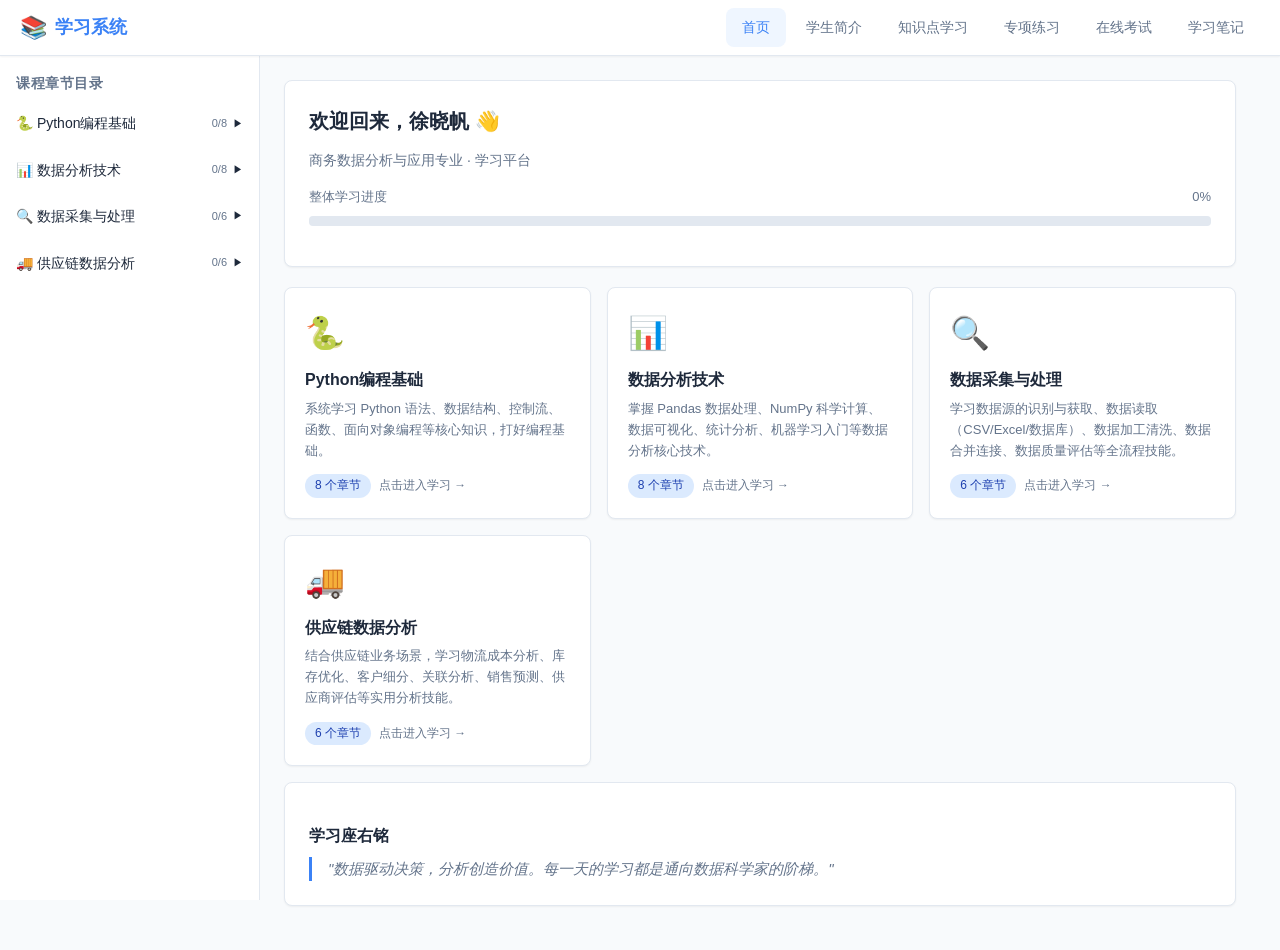
==== commit d128a082: "重构为多页面架构：每个按钮对应独立HTML页面 - 6个独立页面：首页/学生简介/知识点学习/专项练习/在线考试/学习笔记 - 共享 style.css + common.js，localStorag" ====
--- a/index.html
+++ b/index.html
@@ -3,1734 +3,81 @@
 <head>
 <meta charset="UTF-8">
 <meta name="viewport" content="width=device-width, initial-scale=1.0">
-<title>学生学习系统 - 商务数据分析与应用</title>
-<style>
-/* ==================== CSS 变量与全局样式 ==================== */
-:root {
-  --bg: #f8fafc;
-  --surface: #ffffff;
-  --border: #e2e8f0;
-  --text: #1e293b;
-  --text-secondary: #64748b;
-  --primary: #3b82f6;
-  --primary-light: #eff6ff;
-  --primary-dark: #2563eb;
-  --accent: #06b6d4;
-  --success: #10b981;
-  --warning: #f59e0b;
-  --danger: #ef4444;
-  --shadow-sm: 0 1px 2px rgba(0,0,0,0.05);
-  --shadow: 0 1px 3px rgba(0,0,0,0.1), 0 1px 2px rgba(0,0,0,0.06);
-  --shadow-md: 0 4px 6px rgba(0,0,0,0.07), 0 2px 4px rgba(0,0,0,0.06);
-  --radius: 8px;
-  --transition: 0.2s ease;
-  --sidebar-width: 260px;
-  --navbar-height: 56px;
-}
+<title>首页 - 学生学习系统</title>
+<link rel="stylesheet" href="style.css">
+</head>
+<body data-page="home">
 
-* { margin: 0; padding: 0; box-sizing: border-box; }
-
-body {
-  font-family: -apple-system, BlinkMacSystemFont, 'Segoe UI', 'PingFang SC', 'Microsoft YaHei', sans-serif;
-  background: var(--bg);
-  color: var(--text);
-  line-height: 1.6;
-  min-height: 100vh;
-}
-
-a { color: var(--primary); text-decoration: none; }
-a:hover { color: var(--primary-dark); }
-
-/* ==================== 顶部导航栏 ==================== */
-.navbar {
-  position: fixed; top: 0; left: 0; right: 0; z-index: 100;
-  height: var(--navbar-height);
-  background: var(--surface);
-  border-bottom: 1px solid var(--border);
-  box-shadow: var(--shadow-sm);
-  display: flex; align-items: center; justify-content: space-between;
-  padding: 0 20px;
-}
-.navbar .logo {
-  font-size: 18px; font-weight: 700; color: var(--primary);
-  display: flex; align-items: center; gap: 8px;
-}
-.navbar .logo span { font-size: 22px; }
-.nav-links { display: flex; gap: 4px; list-style: none; }
-.nav-links li a {
-  display: block; padding: 8px 16px; border-radius: var(--radius);
-  color: var(--text-secondary); font-size: 14px; font-weight: 500;
-  transition: all var(--transition);
-}
-.nav-links li a:hover,
-.nav-links li a.active { background: var(--primary-light); color: var(--primary); }
-/* 汉堡菜单按钮 */
-.menu-toggle {
-  display: none; background: none; border: none; font-size: 24px;
-  cursor: pointer; color: var(--text); padding: 4px 8px;
-}
-
-/* ==================== 布局 ==================== */
-.page-wrapper { display: flex; padding-top: var(--navbar-height); min-height: 100vh; }
-
-/* ==================== 侧边栏（知识点目录） ==================== */
-.sidebar {
-  width: var(--sidebar-width); min-width: var(--sidebar-width);
-  background: var(--surface); border-right: 1px solid var(--border);
-  position: fixed; top: var(--navbar-height); bottom: 0; left: 0;
-  overflow-y: auto; padding: 16px 0;
-  transition: transform var(--transition);
-}
-.sidebar-title {
-  font-size: 14px; font-weight: 600; color: var(--text-secondary);
-  padding: 0 16px 8px; text-transform: uppercase; letter-spacing: 0.5px;
-}
-.sidebar .course-group { margin-bottom: 4px; }
-.sidebar .course-header {
-  display: flex; align-items: center; justify-content: space-between;
-  padding: 10px 16px; cursor: pointer; font-size: 14px; font-weight: 500;
-  color: var(--text); transition: background var(--transition);
-}
-.sidebar .course-header:hover { background: var(--primary-light); }
-.sidebar .course-header .arrow { font-size: 10px; transition: transform var(--transition); }
-.sidebar .course-header.open .arrow { transform: rotate(90deg); }
-.sidebar .chapter-list { display: none; }
-.sidebar .chapter-list.open { display: block; }
-.sidebar .chapter-list a {
-  display: block; padding: 6px 16px 6px 36px; font-size: 13px;
-  color: var(--text-secondary); transition: all var(--transition);
-  border-left: 2px solid transparent;
-}
-.sidebar .chapter-list a:hover,
-.sidebar .chapter-list a.active {
-  color: var(--primary); background: var(--primary-light);
-  border-left-color: var(--primary);
-}
-.sidebar-overlay { display: none; }
-
-/* ==================== 主内容区 ==================== */
-.main-content {
-  margin-left: var(--sidebar-width);
-  flex: 1; padding: 24px;
-  max-width: 1000px; width: 100%;
-}
-
-/* ==================== 页面区块 ==================== */
-.page-section { display: none; }
-.page-section.active { display: block; animation: fadeIn 0.3s ease; }
-@keyframes fadeIn { from { opacity: 0; transform: translateY(8px); } to { opacity: 1; transform: translateY(0); } }
-
-/* ==================== 卡片样式 ==================== */
-.card {
-  background: var(--surface); border: 1px solid var(--border);
-  border-radius: var(--radius); padding: 24px; margin-bottom: 20px;
-  box-shadow: var(--shadow-sm);
-}
-.card h2 { font-size: 20px; margin-bottom: 12px; color: var(--text); }
-.card h3 { font-size: 16px; margin: 16px 0 8px; color: var(--text); }
-.card p { color: var(--text-secondary); font-size: 14px; margin-bottom: 8px; }
-
-/* 标签 */
-.tag {
-  display: inline-block; padding: 2px 10px; border-radius: 12px;
-  font-size: 12px; font-weight: 500;
-}
-.tag-blue { background: #dbeafe; color: #1e40af; }
-.tag-green { background: #d1fae5; color: #065f46; }
-.tag-yellow { background: #fef3c7; color: #92400e; }
-.tag-red { background: #fee2e2; color: #991b1b; }
-
-/* 进度条 */
-.progress-bar {
-  height: 8px; background: #e2e8f0; border-radius: 4px; overflow: hidden; margin: 8px 0;
-}
-.progress-bar .fill {
-  height: 100%; background: var(--primary); border-radius: 4px;
-  transition: width 0.5s ease;
-}
-.progress-label {
-  display: flex; justify-content: space-between; font-size: 13px; color: var(--text-secondary);
-}
-
-/* ==================== 课程网格 ==================== */
-.course-grid { display: grid; grid-template-columns: repeat(auto-fill, minmax(280px, 1fr)); gap: 16px; }
-.course-card {
-  background: var(--surface); border: 1px solid var(--border);
-  border-radius: var(--radius); padding: 20px; cursor: pointer;
-  transition: all var(--transition); box-shadow: var(--shadow-sm);
-}
-.course-card:hover { box-shadow: var(--shadow-md); transform: translateY(-2px); }
-.course-card .icon { font-size: 32px; margin-bottom: 8px; }
-.course-card h4 { font-size: 16px; margin-bottom: 6px; }
-.course-card p { font-size: 13px; color: var(--text-secondary); }
-
-/* ==================== 知识点面板 ==================== */
-.knowledge-block {
-  background: var(--primary-light); border: 1px solid #bfdbfe;
-  border-radius: var(--radius); padding: 16px; margin: 12px 0;
-}
-.knowledge-block h4 { font-size: 15px; color: var(--primary-dark); margin-bottom: 6px; }
-.knowledge-block ul { padding-left: 20px; }
-.knowledge-block li { font-size: 13px; color: var(--text-secondary); margin: 4px 0; }
-
-.summary-box {
-  background: #fefce8; border: 1px solid #fde68a;
-  border-radius: var(--radius); padding: 14px; margin: 12px 0;
-}
-.summary-box h4 { font-size: 14px; color: #a16207; margin-bottom: 4px; }
-
-/* ==================== 按钮 ==================== */
-.btn {
-  display: inline-flex; align-items: center; gap: 6px;
-  padding: 8px 16px; border-radius: var(--radius); font-size: 14px;
-  font-weight: 500; border: 1px solid transparent; cursor: pointer;
-  transition: all var(--transition);
-}
-.btn-primary { background: var(--primary); color: #fff; }
-.btn-primary:hover { background: var(--primary-dark); }
-.btn-outline { background: var(--surface); border-color: var(--border); color: var(--text); }
-.btn-outline:hover { border-color: var(--primary); color: var(--primary); }
-.btn-success { background: var(--success); color: #fff; }
-.btn-danger { background: var(--danger); color: #fff; }
-.btn-sm { padding: 4px 10px; font-size: 12px; }
-
-/* ==================== 代码编辑器 ==================== */
-.code-editor-wrap {
-  border: 1px solid var(--border); border-radius: var(--radius); overflow: hidden;
-}
-.code-editor-wrap textarea {
-  width: 100%; height: 200px; padding: 14px; font-family: 'Cascadia Code', 'Fira Code', 'Consolas', monospace;
-  font-size: 13px; line-height: 1.6; background: #1e293b; color: #e2e8f0;
-  border: none; outline: none; resize: vertical; tab-size: 4;
-}
-.code-output {
-  background: #0f172a; color: #94a3b8; padding: 12px 14px;
-  font-family: 'Consolas', monospace; font-size: 13px;
-  min-height: 40px; max-height: 150px; overflow-y: auto;
-  white-space: pre-wrap;
-}
-.code-toolbar {
-  display: flex; gap: 8px; padding: 10px; background: #f1f5f9;
-  border-top: 1px solid var(--border);
-}
-
-/* ==================== 题目样式 ==================== */
-.quiz-card {
-  background: var(--surface); border: 1px solid var(--border);
-  border-radius: var(--radius); padding: 20px; margin-bottom: 16px;
-}
-.quiz-card .q-header {
-  display: flex; justify-content: space-between; align-items: center; margin-bottom: 10px;
-}
-.quiz-card .q-num { font-weight: 600; font-size: 15px; }
-.quiz-card .q-type { font-size: 12px; }
-.quiz-card .q-text { font-size: 14px; margin-bottom: 12px; }
-.quiz-card .option {
-  display: block; padding: 10px 14px; margin: 4px 0; border: 1px solid var(--border);
-  border-radius: var(--radius); cursor: pointer; font-size: 14px;
-  transition: all var(--transition);
-}
-.quiz-card .option:hover { background: var(--primary-light); border-color: var(--primary); }
-.quiz-card .option.selected { background: var(--primary-light); border-color: var(--primary); }
-.quiz-card .option.correct { background: #d1fae5; border-color: var(--success); }
-.quiz-card .option.wrong { background: #fee2e2; border-color: var(--danger); }
-.quiz-card input[type="text"] {
-  width: 100%; padding: 10px; border: 1px solid var(--border);
-  border-radius: var(--radius); font-size: 14px; margin: 8px 0;
-}
-
-/* ==================== 考试样式 ==================== */
-.exam-header {
-  text-align: center; padding: 30px;
-}
-.exam-header .timer {
-  font-size: 36px; font-weight: 700; color: var(--primary);
-}
-.exam-nav { display: flex; justify-content: space-between; align-items: center; margin: 12px 0; }
-.exam-nav .q-indicator { font-size: 14px; color: var(--text-secondary); }
-
-/* 成绩卡片 */
-.score-card {
-  text-align: center; padding: 30px;
-}
-.score-card .score {
-  font-size: 64px; font-weight: 700; color: var(--primary);
-}
-
-/* ==================== 笔记区 ==================== */
-.notes-area textarea {
-  width: 100%; height: 200px; padding: 14px; border: 1px solid var(--border);
-  border-radius: var(--radius); font-size: 14px; font-family: inherit;
-  resize: vertical; line-height: 1.6;
-}
-
-/* ==================== 表格 ==================== */
-.data-table {
-  width: 100%; border-collapse: collapse; font-size: 14px;
-}
-.data-table th, .data-table td {
-  padding: 10px 14px; text-align: left; border-bottom: 1px solid var(--border);
-}
-.data-table th { background: #f8fafc; font-weight: 600; color: var(--text-secondary); }
-
-/* ==================== 响应式设计 ==================== */
-@media (max-width: 768px) {
-  /* 导航栏 */
-  .menu-toggle { display: block; }
-  .nav-links {
-    display: none; position: absolute; top: var(--navbar-height); left: 0; right: 0;
-    background: var(--surface); flex-direction: column; padding: 8px;
-    border-bottom: 1px solid var(--border); box-shadow: var(--shadow-md);
-  }
-  .nav-links.open { display: flex; }
-
-  /* 侧边栏 */
-  .sidebar {
-    transform: translateX(-100%); z-index: 99;
-  }
-  .sidebar.mobile-open { transform: translateX(0); }
-  .sidebar-overlay {
-    display: none; position: fixed; inset: 0; top: var(--navbar-height);
-    background: rgba(0,0,0,0.3); z-index: 98;
-  }
-  .sidebar-overlay.show { display: block; }
-
-  /* 主内容 */
-  .main-content { margin-left: 0; padding: 16px; }
-  .course-grid { grid-template-columns: 1fr; }
-}
-</style>
-</head>
-<body>
-
-<!-- ==================== 顶部导航栏 ==================== -->
+<!-- ========== 导航栏 ========== -->
 <nav class="navbar">
-  <div class="logo"><span>&#x1F4DA;</span> 学习系统</div>
+  <div class="logo"><a href="index.html"><span>&#x1F4DA;</span> 学习系统</a></div>
   <button class="menu-toggle" id="menuToggle" aria-label="菜单">&#x2630;</button>
   <ul class="nav-links" id="navLinks">
-    <li><a href="#" data-page="home" class="active">首页</a></li>
-    <li><a href="#" data-page="profile">学生简介</a></li>
-    <li><a href="#" data-page="learning">知识点学习</a></li>
-    <li><a href="#" data-page="practice">专项练习</a></li>
-    <li><a href="#" data-page="exam">在线考试</a></li>
-    <li><a href="#" data-page="notes">学习笔记</a></li>
+    <li><a href="index.html" data-page="home">首页</a></li>
+    <li><a href="profile.html" data-page="profile">学生简介</a></li>
+    <li><a href="learning.html" data-page="learning">知识点学习</a></li>
+    <li><a href="practice.html" data-page="practice">专项练习</a></li>
+    <li><a href="exam.html" data-page="exam">在线考试</a></li>
+    <li><a href="notes.html" data-page="notes">学习笔记</a></li>
   </ul>
 </nav>
 
-<!-- ==================== 页面主体布局 ==================== -->
 <div class="page-wrapper">
-
-  <!-- 侧边栏：章节目录 -->
   <aside class="sidebar" id="sidebar">
     <div class="sidebar-title">课程章节目录</div>
     <div class="course-group" id="sidebarCourses"></div>
   </aside>
   <div class="sidebar-overlay" id="sidebarOverlay"></div>
 
-  <!-- 主内容区 -->
   <main class="main-content">
-    <!-- 首页 -->
-    <section class="page-section active" id="page-home">
-      <div class="card">
-        <h2>欢迎回来，徐晓帆 &#x1F44B;</h2>
-        <p>商务数据分析与应用专业 · 学习平台</p>
-        <div class="progress-label" style="margin-top:16px;">
-          <span>整体学习进度</span>
-          <span id="overallProgressText">0%</span>
-        </div>
-        <div class="progress-bar" style="height:10px;margin:8px 0 16px;">
-          <div class="fill" id="overallProgressBar" style="width:0%;"></div>
-        </div>
+    <div class="card">
+      <h2>欢迎回来，徐晓帆 &#x1F44B;</h2>
+      <p>商务数据分析与应用专业 · 学习平台</p>
+      <div class="progress-label" style="margin-top:16px;">
+        <span>整体学习进度</span>
+        <span id="overallProgressText">0%</span>
       </div>
-      <div class="course-grid" id="homeCourseGrid"></div>
-      <div class="card" style="margin-top:16px;">
-        <h3>学习座右铭</h3>
-        <blockquote style="font-style:italic;color:var(--text-secondary);font-size:15px;border-left:3px solid var(--primary);padding-left:16px;">
-          "数据驱动决策，分析创造价值。每一天的学习都是通向数据科学家的阶梯。"
-        </blockquote>
+      <div class="progress-bar" style="height:10px;margin:8px 0 16px;">
+        <div class="fill" id="overallProgressBar" style="width:0%;"></div>
       </div>
-    </section>
+    </div>
 
-    <!-- 学生简介 -->
-    <section class="page-section" id="page-profile">
-      <div class="card">
-        <h2>学生个人简介</h2>
-        <div style="display:flex;gap:20px;flex-wrap:wrap;align-items:flex-start;">
-          <div style="width:100px;height:100px;background:var(--primary-light);border-radius:50%;display:flex;align-items:center;justify-content:center;font-size:40px;">&#x1F468;&#x200D;&#x1F393;</div>
-          <div style="flex:1;min-width:200px;">
-            <table class="data-table" style="margin-bottom:0;">
-              <tr><td style="font-weight:600;">姓名</td><td>徐晓帆</td></tr>
-              <tr><td style="font-weight:600;">专业</td><td>商务数据分析与应用</td></tr>
-              <tr><td style="font-weight:600;">学习方向</td><td>供应链数据分析、商业智能、数据科学</td></tr>
-              <tr><td style="font-weight:600;">掌握技能</td><td>Python、Pandas、SQL、数据可视化、机器学习基础</td></tr>
-            </table>
-          </div>
-        </div>
-      </div>
-      <div class="card">
-        <h3>个人学习介绍</h3>
-        <p>我是一名商务数据分析与应用专业的学生，专注于利用数据驱动的方法解决实际供应链和商业问题。通过系统化的学习，我掌握了从数据采集、清洗、加工到分析挖掘的完整数据处理流程。</p>
-      </div>
-      <div class="card">
-        <h3>长期学习目标</h3>
-        <ul style="padding-left:20px;color:var(--text-secondary);">
-          <li>精通 Python 数据科学技术栈（Pandas、NumPy、Matplotlib、Scikit-learn）</li>
-          <li>掌握供应链全链条数据分析方法，能够独立完成业务分析项目</li>
-          <li>熟悉数据采集、清洗、加工、建模的完整工作流</li>
-          <li>具备独立完成数据分析报告和可视化呈现的能力</li>
-        </ul>
-      </div>
-      <div class="card">
-        <h3>学习进度总览</h3>
-        <div id="profileProgress"></div>
-      </div>
-    </section>
+    <div class="course-grid" id="homeCourseGrid"></div>
 
-    <!-- 知识点学习 -->
-    <section class="page-section" id="page-learning">
-      <div class="card">
-        <h2>知识点学习（核心模块）</h2>
-        <p>选择下方课程进入系统化学习，每门课程包含完整知识点、分章节内容讲解与重点难点总结。</p>
-      </div>
-      <div id="learningContent"></div>
-    </section>
-
-    <!-- 专项练习 -->
-    <section class="page-section" id="page-practice">
-      <div class="card">
-        <h2>专项练习</h2>
-        <div style="display:flex;gap:8px;flex-wrap:wrap;margin:12px 0;" id="practiceTabs"></div>
-      </div>
-      <div id="practiceContent"></div>
-    </section>
-
-    <!-- 在线考试 -->
-    <section class="page-section" id="page-exam">
-      <div id="examContent"></div>
-    </section>
-
-    <!-- 学习笔记 -->
-    <section class="page-section" id="page-notes">
-      <div class="card">
-        <h2>学习笔记</h2>
-        <p>记录学习过程中的重点、心得和疑问。</p>
-      </div>
-      <div class="card" id="notesContent"></div>
-    </section>
+    <div class="card" style="margin-top:16px;">
+      <h3>学习座右铭</h3>
+      <blockquote style="font-style:italic;color:var(--text-secondary);font-size:15px;border-left:3px solid var(--primary);padding-left:16px;">
+        "数据驱动决策，分析创造价值。每一天的学习都是通向数据科学家的阶梯。"
+      </blockquote>
+    </div>
   </main>
 </div>
 
-<!-- ==================== JavaScript ==================== -->
+<button id="mobileSidebarBtn">&#x2630; 目录</button>
+
+<script src="common.js"></script>
 <script>
-// ==================== 课程数据 ====================
-const courses = [
-  {
-    id: 'python',
-    icon: '🐍',
-    title: 'Python编程基础',
-    desc: '系统学习 Python 语法、数据结构、控制流、函数、面向对象编程等核心知识，打好编程基础。',
-    chapters: [
-      { title: '第1章 Python概述与环境搭建', content: [
-        { type: 'text', text: 'Python 是一种解释型、面向对象的高级编程语言，由 Guido van Rossum 于 1991 年发布。Python 以简洁清晰的语法著称，被广泛应用于数据分析、人工智能、Web 开发等领域。' },
-        { type: 'list', title: 'Python 核心特点', items: ['语法简洁易读，代码可读性高', '解释型语言，无需编译，开发效率高', '丰富的标准库和第三方库（如 NumPy、Pandas、Matplotlib）', '跨平台支持（Windows、macOS、Linux）', '支持面向过程、面向对象、函数式等多种编程范式'] },
-        { type: 'code', code: '# 你的第一个Python程序\nprint("Hello, 商务数据分析!")', lang: 'python' },
-        { type: 'list', title: '开发环境搭建', items: ['安装 Python 解释器（推荐 3.9+ 版本）', '使用 pip 管理第三方包（pip install pandas matplotlib）', '推荐 IDE：VS Code、PyCharm、Jupyter Notebook', 'Jupyter Notebook 特别适合数据分析的交互式探索'] }
-      ]},
-      { title: '第2章 变量与基本数据类型', content: [
-        { type: 'text', text: 'Python 是动态类型语言，变量无需声明类型即可直接赋值。Python 会根据值自动推断类型。' },
-        { type: 'list', title: '基本数据类型', items: [
-          '整数 int：如 age = 20',
-          '浮点数 float：如 price = 19.99',
-          '字符串 str：如 name = "徐晓帆"，支持单引号或双引号',
-          '布尔值 bool：True / False，用于条件判断',
-          '空值 NoneType：None 表示"没有值"'
-        ]},
-        { type: 'code', code: '# 变量赋值示例\nname = "徐晓帆"\nage = 21\nscore = 95.5\nis_passed = True\n\n# 使用 type() 查看变量类型\nprint(type(name))   # <class \'str\'>\nprint(type(age))    # <class \'int\'>\nprint(type(score))  # <class \'float\'>', lang: 'python' }
-      ]},
-      { title: '第3章 运算符与表达式', content: [
-        { type: 'list', title: '常用运算符类型', items: [
-          '算术运算符：+ - * / //（整除）%（取余）**（幂）',
-          '比较运算符：== != > < >= <=，返回布尔值',
-          '逻辑运算符：and（与）、or（或）、not（非）',
-          '赋值运算符：= += -= *= /=，如 x += 1 等价于 x = x + 1',
-          '成员运算符：in / not in，判断元素是否在容器中'
-        ]},
-        { type: 'code', code: '# 运算符示例\nx, y = 10, 3\nprint(x // y)     # 3（整除）\nprint(x % y)      # 1（取余）\nprint(x ** y)     # 1000（10的3次方）\n\n# 逻辑运算\nprint(x > 5 and y < 5)  # True\nprint(not False)          # True', lang: 'python' }
-      ]},
-      { title: '第4章 字符串操作', content: [
-        { type: 'text', text: '字符串是 Python 中最常用的数据类型之一。Python 提供了丰富的字符串操作方法，特别适合数据清洗和文本处理场景。' },
-        { type: 'list', title: '常用字符串方法', items: [
-          'len(s) — 获取字符串长度',
-          's.upper() / s.lower() — 大小写转换',
-          's.strip() — 去除首尾空白字符',
-          's.replace(old, new) — 替换子串',
-          's.split(sep) — 按分隔符拆分为列表',
-          's.find(sub) — 查找子串首次出现位置',
-          'f"{变量}" — f-string 格式化字符串'
-        ]},
-        { type: 'code', code: '# 字符串操作示例\ntext = "  商务数据分析  "\nprint(text.strip())       # "商务数据分析"\nprint(text.replace("商务", "Business"))\n\n# f-string 格式化\nname, score = "徐晓帆", 95\nprint(f"{name}的成绩是{score}分")', lang: 'python' }
-      ]},
-      { title: '第5章 列表与元组', content: [
-        { type: 'text', text: '列表（list）是 Python 中最灵活的数据结构，用于存储有序的元素集合。元组（tuple）与列表类似但元素不可修改。' },
-        { type: 'list', title: '列表核心操作', items: [
-          '创建：nums = [1, 2, 3, 4, 5]',
-          '索引访问：nums[0]（第一个），nums[-1]（最后一个）',
-          '切片：nums[1:3] 获取索引1到2的子列表',
-          '添加：nums.append(6) / nums.insert(0, 0)',
-          '删除：nums.pop() / nums.remove(3)',
-          '列表推导式：[x*2 for x in nums if x > 2]'
-        ]},
-        { type: 'code', code: '# 列表操作\nsales = [120, 340, 280, 410, 390]\nprint(f"总销售额: {sum(sales)}")\nprint(f"平均: {sum(sales)/len(sales):.1f}")\n\n# 列表推导式：找出销售额>300的月份\nhigh = [s for s in sales if s > 300]\nprint(f"高销售额: {high}")', lang: 'python' }
-      ]},
-      { title: '第6章 字典与集合', content: [
-        { type: 'text', text: '字典（dict）以键值对方式存储数据，是数据分析中最常用的结构之一。集合（set）存储不重复的无序元素。' },
-        { type: 'list', title: '字典核心操作', items: [
-          '创建：d = {"name": "徐晓帆", "major": "商务数据分析"}',
-          '访问：d["name"] 或 d.get("name", "默认值")',
-          '添加/修改：d["score"] = 95',
-          '遍历：for k, v in d.items()',
-          '字典推导式：{k: v for k, v in d.items() if v > 80}'
-        ]},
-        { type: 'code', code: '# 字典在数据分析中的应用\nstudent = {"name": "徐晓帆", "python": 92, "pandas": 88, "sql": 95}\n\n# 计算平均分\nscores = [v for k, v in student.items() if k != "name"]\navg = sum(scores) / len(scores)\nprint(f"平均分: {avg:.1f}")', lang: 'python' }
-      ]},
-      { title: '第7章 条件判断与循环', content: [
-        { type: 'text', text: '条件判断（if-elif-else）和循环（for/while）是编程的核心控制结构。' },
-        { type: 'list', title: '控制流要点', items: [
-          'if-elif-else 用于多分支条件判断',
-          'for 循环遍历可迭代对象（列表、字典、range等）',
-          'while 循环在条件为真时持续执行',
-          'break 跳出循环，continue 跳过本次迭代',
-          'enumerate() 同时获取索引和值'
-        ]},
-        { type: 'code', code: '# 条件判断与循环\nscores = [85, 72, 90, 68, 95]\n\n# 统计及格人数\npassed = 0\nfor i, s in enumerate(scores):\n    if s >= 60:\n        passed += 1\n    else:\n        print(f"第{i+1}位学生未及格: {s}分")\n\nprint(f"及格率: {passed/len(scores)*100:.1f}%")', lang: 'python' }
-      ]},
-      { title: '第8章 函数与模块', content: [
-        { type: 'text', text: '函数封装可重用的代码逻辑，模块将相关函数组织在一起，提高代码的组织性和复用性。' },
-        { type: 'list', title: '函数与模块要点', items: [
-          '定义函数：def func_name(params):',
-          '参数类型：位置参数、默认参数、关键字参数',
-          '返回值：return 语句返回结果',
-          '导入模块：import math / from math import sqrt',
-          '常用内置模块：math, random, datetime, json, csv'
-        ]},
-        { type: 'code', code: '# 定义数据分析函数\ndef calc_stats(data):\n    """计算数据的基本统计量"""\n    n = len(data)\n    mean = sum(data) / n\n    variance = sum((x - mean)**2 for x in data) / n\n    return {"mean": mean, "std": variance**0.5, "max": max(data), "min": min(data)}\n\nsales = [120, 340, 280, 410, 390]\nstats = calc_stats(sales)\nprint(stats)', lang: 'python' }
-      ]}
-    ]
-  },
-  {
-    id: 'data-analysis',
-    icon: '📊',
-    title: '数据分析技术',
-    desc: '掌握 Pandas 数据处理、NumPy 科学计算、数据可视化、统计分析、机器学习入门等数据分析核心技术。',
-    chapters: [
-      { title: '第1章 NumPy 科学计算基础', content: [
-        { type: 'text', text: 'NumPy（Numerical Python）是 Python 科学计算的核心库，提供了高性能的多维数组对象（ndarray）和丰富的数学运算函数。' },
-        { type: 'list', title: 'NumPy 核心要点', items: [
-          'ndarray：多维数组，所有元素类型相同，内存连续存储',
-          '创建数组：np.array([1,2,3])、np.zeros(5)、np.arange(10)',
-          '数组运算：支持向量化操作，比纯 Python 循环快 10-100 倍',
-          '切片索引：arr[1:5]、arr[:, 0]（二维按列取）、布尔索引',
-          '聚合函数：np.sum()、np.mean()、np.std()、np.median()',
-          '随机数：np.random.randn(100) 生成正态分布数据'
-        ]},
-        { type: 'code', code: 'import numpy as np\n\n# 创建数组并进行向量化运算\nprices = np.array([12.5, 8.9, 15.0, 10.2, 7.5])\nquantities = np.array([100, 200, 150, 180, 300])\n\n# 计算总销售额（向量化乘法）\nrevenue = np.sum(prices * quantities)\nprint(f"总销售额: {revenue:.2f} 元")', lang: 'python' }
-      ]},
-      { title: '第2章 Pandas 数据结构入门', content: [
-        { type: 'text', text: 'Pandas 是 Python 中最强大的数据分析库，提供了 Series（一维）和 DataFrame（二维）两种核心数据结构，是数据分析的必备工具。' },
-        { type: 'list', title: 'Pandas 核心概念', items: [
-          'Series：带标签的一维数组，类似带索引的列表',
-          'DataFrame：带标签的二维表格，类似 Excel 工作表',
-          '读取数据：pd.read_csv()、pd.read_excel()、pd.read_json()',
-          '数据预览：df.head()、df.info()、df.describe()',
-          '选择数据：df["列名"]、df.loc[行标签]、df.iloc[行索引]',
-          '条件筛选：df[df["销售额"] > 1000]'
-        ]},
-        { type: 'code', code: 'import pandas as pd\n\n# 创建 DataFrame\ndata = {"商品": ["A","B","C","D"], "销量":[120,340,280,410], "单价":[10,15,12,8]}\ndf = pd.DataFrame(data)\n\n# 添加计算列\ndf["销售额"] = df["销量"] * df["单价"]\nprint(df)\nprint(f"\\n总销售额: {df['销售额'].sum()} 元")', lang: 'python' }
-      ]},
-      { title: '第3章 数据清洗与预处理', content: [
-        { type: 'text', text: '数据清洗是数据分析中最耗时但也最重要的环节。真实世界的数据往往包含缺失值、重复值、异常值和格式不一致等问题。' },
-        { type: 'list', title: '数据清洗关键方法', items: [
-          '缺失值检测：df.isnull().sum() 统计各列缺失数量',
-          '缺失值处理：df.dropna() 删除 / df.fillna(value) 填充',
-          '重复值处理：df.duplicated() 检测 / df.drop_duplicates() 删除',
-          '数据类型转换：pd.to_datetime() 转日期、df.astype() 转类型',
-          '字符串清洗：df["列"].str.strip()、.str.replace()',
-          '异常值检测：IQR 法（Q3 + 1.5*IQR）、Z-score 法'
-        ]},
-        { type: 'code', code: 'import pandas as pd\nimport numpy as np\n\ndf = pd.DataFrame({"价格": [10, np.nan, 15, 100, 12], "数量": [5, 3, 7, 2, None]})\n\n# 缺失值处理\ndf["价格"] = df["价格"].fillna(df["价格"].median())\ndf["数量"] = df["数量"].fillna(df["数量"].mean())\n\n# 异常值处理（IQR法）\nQ1, Q3 = df["价格"].quantile([0.25, 0.75])\nIQR = Q3 - Q1\ndf = df[(df["价格"] >= Q1 - 1.5*IQR) & (df["价格"] <= Q3 + 1.5*IQR)]\nprint(df)', lang: 'python' }
-      ]},
-      { title: '第4章 数据聚合与分组', content: [
-        { type: 'text', text: '数据分组聚合（Split-Apply-Combine）是数据分析中极为常用的模式：先将数据分组，再对每组应用聚合函数，最后合并结果。' },
-        { type: 'list', title: '分组聚合要点', items: [
-          'df.groupby("列") — 按列分组，返回 GroupBy 对象',
-          '聚合函数：sum()、mean()、count()、max()、min()、std()',
-          '多列聚合：df.groupby("city").agg({"sales": "sum", "price": "mean"})',
-          '多维度分组：df.groupby(["城市", "品类"])',
-          'transform：保持原形状的分组运算',
-          'pivot_table：数据透视表，pd.pivot_table()'
-        ]},
-        { type: 'code', code: 'import pandas as pd\n\ndf = pd.DataFrame({\n    "城市": ["上海","北京","上海","北京","广州"],\n    "品类": ["食品","食品","服装","服装","食品"],\n    "销售额": [1200, 800, 1500, 600, 900]\n})\n\n# 按城市聚合\ncity_stats = df.groupby("城市").agg(total=("销售额","sum"), avg=("销售额","mean")).round(1)\nprint(city_stats)\n\n# 数据透视表\npivot = df.pivot_table(values="销售额", index="城市", columns="品类", aggfunc="sum", fill_value=0)\nprint(pivot)', lang: 'python' }
-      ]},
-      { title: '第5章 数据可视化', content: [
-        { type: 'text', text: '数据可视化将抽象的数字转化为直观的图形，帮助发现数据中隐藏的模式、趋势和异常。Python 中主要使用 Matplotlib 和 Seaborn。' },
-        { type: 'list', title: '常见图表类型与用途', items: [
-          '柱状图（bar）：类别对比，如各城市销售额对比',
-          '折线图（line）：趋势变化，如月度销售额走势',
-          '散点图（scatter）：两变量关系，如价格与销量关系',
-          '饼图（pie）：占比分布，如各品类销售占比',
-          '箱线图（boxplot）：分布与异常值检测',
-          '热力图（heatmap）：相关性矩阵可视化'
-        ]},
-        { type: 'code', code: "import matplotlib.pyplot as plt\nimport pandas as pd\n\n# 月度销售趋势图\ndf = pd.DataFrame({'月': range(1,13), '销售额': [120,135,140,155,162,170,180,175,190,200,210,230]})\n\nplt.figure(figsize=(10,4))\nplt.plot(df['月'], df['销售额'], marker='o', color='#3b82f6', linewidth=2)\nplt.title('2024年月度销售额趋势', fontsize=14)\nplt.xlabel('月份'); plt.ylabel('销售额（万元）')\nplt.grid(True, alpha=0.3)\nplt.show()", lang: 'python' }
-      ]},
-      { title: '第6章 统计分析基础', content: [
-        { type: 'text', text: '统计分析是数据分析的理论基础。掌握描述性统计、概率分布、假设检验等基本概念，能够更深入地理解数据。' },
-        { type: 'list', title: '统计核心概念', items: [
-          '描述性统计：均值、中位数、标准差、四分位数',
-          '概率分布：正态分布、二项分布、泊松分布',
-          '相关性分析：皮尔逊相关系数（Pearson r），取值范围 [-1, 1]',
-          'A/B 测试：实验组与对照组对比分析',
-          '效果量计算：(实验组均值 - 对照组均值) / 对照组均值 × 100%',
-          'p 值：在原假设成立下观察到当前结果的概率，p < 0.05 通常认为显著'
-        ]},
-        { type: 'code', code: 'import pandas as pd\nimport numpy as np\n\n# 模拟A/B测试数据\nnp.random.seed(42)\ncontrol = np.random.normal(100, 15, 1000)   # 对照组\ntreatment = np.random.normal(108, 15, 1000)  # 实验组\n\n# 计算转化率提升\nlift = (treatment.mean() - control.mean()) / control.mean() * 100\nprint(f"对照组均值: {control.mean():.2f}")\nprint(f"实验组均值: {treatment.mean():.2f}")\nprint(f"提升幅度: {lift:.2f}%")', lang: 'python' }
-      ]},
-      { title: '第7章 聚类分析', content: [
-        { type: 'text', text: '聚类是一种无监督学习方法，将相似的数据点自动归入同一组。K-Means 是最常用的聚类算法之一，广泛用于客户细分、商品分类等场景。' },
-        { type: 'list', title: '聚类分析要点', items: [
-          'K-Means 原理：随机初始化 K 个中心点，迭代分配更新直至收敛',
-          '选择 K 值：肘部法则（Elbow Method），观察簇内平方和拐点',
-          '数据标准化：聚类前通常需要 StandardScaler 标准化',
-          '应用场景：客户分群、产品分类、异常检测、图像分割',
-          '评估指标：轮廓系数（Silhouette Score），越接近1聚类效果越好'
-        ]},
-        { type: 'code', code: 'from sklearn.cluster import KMeans\nfrom sklearn.preprocessing import StandardScaler\nimport numpy as np\n\n# 模拟客户数据：年收入(万) 和 年消费(万)\ncustomers = np.array([[20,5],[25,8],[30,10],[50,15],[55,18],[60,20],[80,8],[90,10],[85,12]])\n\n# 标准化\nscaler = StandardScaler()\ndata_scaled = scaler.fit_transform(customers)\n\n# K-Means 聚类\nkmeans = KMeans(n_clusters=3, random_state=42)\nlabels = kmeans.fit_predict(data_scaled)\nprint(f"聚类标签: {labels}")', lang: 'python' }
-      ]},
-      { title: '第8章 特征工程', content: [
-        { type: 'text', text: '特征工程是将原始数据转化为更适合模型使用的特征的过程，对机器学习模型的效果有决定性影响。' },
-        { type: 'list', title: '特征工程常用方法', items: [
-          '数值特征：标准化（StandardScaler）、归一化（MinMaxScaler）、分箱（pd.cut/qcut）',
-          '类别特征：独热编码（pd.get_dummies）、标签编码（LabelEncoder）',
-          '日期特征：提取年/月/日/星期/季度、距某日天数',
-          '文本特征：TF-IDF、词频统计',
-          '特征组合：交叉特征、多项式特征',
-          '特征选择：方差分析、相关系数筛选、L1正则化'
-        ]},
-        { type: 'code', code: 'import pandas as pd\n\ndf = pd.DataFrame({\n    "日期": pd.date_range("2024-01-01", periods=5),\n    "品类": ["食品","服装","食品","服装","食品"],\n    "金额": [120, 340, 280, 410, 390]\n})\n\n# 日期特征提取\ndf["月份"] = df["日期"].dt.month\ndf["星期"] = df["日期"].dt.dayofweek\n\n# 类别特征独热编码\ndf = pd.get_dummies(df, columns=["品类"], prefix="品类")\nprint(df)', lang: 'python' }
-      ]}
-    ]
-  },
-  {
-    id: 'data-collection',
-    icon: '🔍',
-    title: '数据采集与处理',
-    desc: '学习数据源的识别与获取、数据读取（CSV/Excel/数据库）、数据加工清洗、数据合并连接、数据质量评估等全流程技能。',
-    chapters: [
-      { title: '第1章 数据源类型与获取', content: [
-        { type: 'text', text: '数据采集是数据分析流程的起点。理解不同类型的数据源及其获取方式，是数据分析师的基本功。' },
-        { type: 'list', title: '常见数据源类型', items: [
-          '结构化数据：数据库表、CSV文件、Excel表格，具有固定的行列结构',
-          '半结构化数据：JSON、XML、HTML，有标签标记但结构灵活',
-          '非结构化数据：文本、图片、视频、日志文件，需要额外处理',
-          'API 数据：通过 RESTful API 从平台获取实时数据（如电商API、天气API）',
-          'Web 爬虫：使用 requests + BeautifulSoup 从网页提取数据',
-          '企业系统：ERP、CRM、SCM 等系统导出的业务数据'
-        ]},
-        { type: 'code', code: 'import pandas as pd\n\n# 读取不同格式数据\ndf_csv = pd.read_csv("sales_data.csv", encoding="utf-8")\ndf_excel = pd.read_excel("report.xlsx", sheet_name="Sheet1")\ndf_json = pd.read_json("api_response.json")\n\n# 从数据库读取（需要对应驱动）\n# df = pd.read_sql("SELECT * FROM orders", connection)\n\nprint(f"CSV数据: {df_csv.shape}")\nprint(f"Excel数据: {df_excel.shape}")', lang: 'python' }
-      ]},
-      { title: '第2章 数据加工基本操作', content: [
-        { type: 'text', text: '数据加工是指对原始数据进行转换、计算、衍生等操作，使其更适合分析需求。这是数据分析中工作量最大的环节。' },
-        { type: 'list', title: '数据加工核心操作', items: [
-          '列选择与重命名：df[["col1","col2"]]、df.rename(columns={...})',
-          '条件筛选：df.query("sales > 1000")、df[df["city"] == "上海"]',
-          '排序：df.sort_values("sales", ascending=False)',
-          '新增计算列：df["利润率"] = (df["收入"] - df["成本"]) / df["收入"]',
-          '数据类型转换：astype()、pd.to_numeric()、pd.to_datetime()',
-          '数据抽样：df.sample(n=100, random_state=42)'
-        ]}
-      ]},
-      { title: '第3章 数据合并与连接', content: [
-        { type: 'text', text: '在实际分析中，数据往往分散在多个表格中。数据合并（Merge/Join）将不同来源的数据按关联键组合在一起。' },
-        { type: 'list', title: '合并操作类型', items: [
-          '内连接（inner join）：只保留两表都匹配的行',
-          '左连接（left join）：保留左表所有行，右表匹配不到的填充 NaN',
-          '全外连接（outer join）：保留两表所有行',
-          '纵向拼接：pd.concat([df1, df2], axis=0) 追加行',
-          '横向拼接：pd.concat([df1, df2], axis=1) 追加列',
-          '合并去重：merge 后检查重复行'
-        ]},
-        { type: 'code', code: 'import pandas as pd\n\norders = pd.DataFrame({"订单号": [1,2,3,4], "客户ID": [101,102,103,101], "金额": [120,340,280,410]})\ncustomers = pd.DataFrame({"客户ID": [101,102,103], "姓名": ["张三","李四","王五"], "城市": ["上海","北京","广州"]})\n\n# 左连接：保留所有订单，补充客户信息\nresult = orders.merge(customers, on="客户ID", how="left")\nprint(result)', lang: 'python' }
-      ]},
-      { title: '第4章 数据质量评估', content: [
-        { type: 'text', text: '数据质量直接影响分析结果的可靠性。"垃圾进，垃圾出"（Garbage In, Garbage Out）是数据分析的基本原则。' },
-        { type: 'list', title: '数据质量评估维度', items: [
-          '完整性：缺失值比例、必填字段覆盖率',
-          '准确性：数据是否真实反映业务实际（如负值数量、日期合理性）',
-          '一致性：同一数据在不同来源是否一致',
-          '唯一性：是否存在重复记录',
-          '时效性：数据是否在有效时间范围内',
-          '有效性：数据是否符合预定义格式和规则'
-        ]}
-      ]}
-    ]
-  },
-  {
-    id: 'supply-chain',
-    icon: '🚚',
-    title: '供应链数据分析',
-    desc: '结合供应链业务场景，学习物流成本分析、库存优化、客户细分、关联分析、销售预测、供应商评估等实用分析技能。',
-    chapters: [
-      { title: '第1章 供应链核心指标体系', content: [
-        { type: 'text', text: '供应链数据分析围绕一系列关键绩效指标（KPI）展开，理解这些指标是开展分析的前提。' },
-        { type: 'list', title: '供应链核心 KPI', items: [
-          '库存周转率 = 销售成本 / 平均库存，反映库存管理效率',
-          '准时交付率 = 准时交付订单数 / 总订单数 × 100%',
-          '物流成本率 = 物流成本 / 营业收入 × 100%',
-          '缺货率 = 缺货次数 / 总需求次数 × 100%',
-          '客户满意率 = 满意客户数 / 调查总客户数 × 100%',
-          '供应链总成本 = 采购成本 + 生产成本 + 物流成本 + 库存持有成本'
-        ]},
-        { type: 'code', code: 'import pandas as pd\n\n# 计算物流成本率\ndata = pd.DataFrame({\n    "月份": range(1,7),\n    "营业收入": [120,135,140,155,162,170],\n    "物流成本": [18,19,20,21,22,23]\n})\ndata["物流成本率"] = (data["物流成本"] / data["营业收入"] * 100).round(2)\nprint(data)\nprint(f"平均物流成本率: {data['物流成本率'].mean():.2f}%")', lang: 'python' }
-      ]},
-      { title: '第2章 库存数据分析', content: [
-        { type: 'text', text: '库存管理是供应链的核心环节。通过数据分析可以优化库存水平，在保证供应的同时降低库存持有成本。' },
-        { type: 'list', title: '库存分析要点', items: [
-          'ABC 分类：按价值将库存分为A（高价值/少量）、B（中等）、C（低价值/大量）',
-          '安全库存计算：SS = Z × σ × √LT（Z为服务水平系数，σ为需求标准差，LT为提前期）',
-          '经济订货量（EOQ）：平衡订货成本与持有成本的最优订货量',
-          '库存周转分析：周转率过低可能意味着积压，过高可能面临缺货风险'
-        ]}
-      ]},
-      { title: '第3章 市场购物篮分析（关联分析）', content: [
-        { type: 'text', text: '关联分析用于发现"买了A的顾客也倾向于买B"这样的商品关联规则，是零售和电商领域的经典分析方法。' },
-        { type: 'list', title: '关联规则核心指标', items: [
-          '支持度（Support）= 同时包含A和B的交易数 / 总交易数',
-          '置信度（Confidence）= 同时包含A和B的交易数 / 包含A的交易数',
-          '提升度（Lift）= 置信度 / B的支持度。Lift > 1 表示正相关',
-          'Apriori 算法：通过迭代方式挖掘频繁项集',
-          '应用场景：商品推荐、捆绑促销、货架摆放优化'
-        ]}
-      ]},
-      { title: '第4章 客户细分与价值分析', content: [
-        { type: 'text', text: '客户细分将客户按特定维度分组，帮助企业制定差异化的营销和服务策略。RFM 模型是经典的客户价值分析方法。' },
-        { type: 'list', title: '客户分析维度', items: [
-          'RFM 模型：最近购买时间（Recency）、购买频率（Frequency）、购买金额（Monetary）',
-          '客户生命周期：新客户、活跃客户、沉睡客户、流失客户',
-          '客户忠诚度：复购率、客单价趋势、退货率',
-          '地理分布：不同地区客户的消费习惯差异'
-        ]},
-        { type: 'code', code: 'import pandas as pd\n\ndf = pd.DataFrame({\n    "客户": ["A","B","C","D","E","F"],\n    "最近购买天数": [5,30,2,60,10,90],\n    "购买次数": [20,5,30,2,15,1],\n    "总消费金额": [5000,800,8000,300,3000,200]\n})\n\n# 按中位数二分类，简化RFM打分\ndf["R_score"] = (df["最近购买天数"] <= df["最近购买天数"].median()).astype(int)\ndf["F_score"] = (df["购买次数"] >= df["购买次数"].median()).astype(int)\ndf["M_score"] = (df["总消费金额"] >= df["总消费金额"].median()).astype(int)\ndf["RFM总分"] = df["R_score"] + df["F_score"] + df["M_score"]\nprint(df)', lang: 'python' }
-      ]},
-      { title: '第5章 销售预测', content: [
-        { type: 'text', text: '销售预测帮助企业提前规划采购、生产和库存，降低运营成本，提高服务水平。' },
-        { type: 'list', title: '销售预测方法', items: [
-          '时间序列分析：识别趋势、季节性、周期性模式',
-          '移动平均法：过去 N 期的平均值作为预测值',
-          '指数平滑法：近期数据权重更高',
-          '回归预测：基于影响因素（价格、广告、季节）建立回归模型',
-          '机器学习方法：随机森林、XGBoost 等集成方法',
-          '预测评估：MAE（平均绝对误差）、RMSE（均方根误差）'
-        ]},
-        { type: 'code', code: 'import pandas as pd\nimport numpy as np\n\n# 简单移动平均预测\ndates = pd.date_range("2024-01-01", periods=12, freq="ME")\ndf = pd.DataFrame({"日期": dates, "实际销售": [120,135,140,155,162,170,180,175,190,200,210,230]})\n\n# 3期移动平均预测\ndf["预测值_MA3"] = df["实际销售"].rolling(window=3).mean().shift(1)\nprint(df[["日期","实际销售","预测值_MA3"]].tail(6))', lang: 'python' }
-      ]},
-      { title: '第6章 供应商评估', content: [
-        { type: 'text', text: '供应商评估帮助企业选择和管理最合适的供应商伙伴，建立稳定高效的供应链体系。' },
-        { type: 'list', title: '供应商评估维度', items: [
-          '质量维度：产品合格率、退货率、质量认证',
-          '交付维度：准时交付率、交货周期、灵活性',
-          '成本维度：价格竞争力、付款条件、运输成本',
-          '服务维度：响应速度、售后支持、沟通效率',
-          '综合评价：加权评分法、层次分析法（AHP）'
-        ]}
-      ]}
-    ]
-  }
-];
-
-// ==================== 练习题数据 ====================
-const quizData = {
-  python: [
-    { type: 'single', q: 'Python 中以下哪个是合法的变量名？', options: ['2name', '_name', 'class', 'my-name'], answer: 1, explain: '变量名可以以下划线开头，但不能以数字开头，不能使用关键字，不能包含连字符。' },
-    { type: 'single', q: '以下哪个方法可以向列表末尾添加元素？', options: ['list.add()', 'list.insert()', 'list.append()', 'list.extend()'], answer: 2, explain: 'append() 在列表末尾添加单个元素；extend() 添加可迭代对象的每个元素；insert() 在指定位置插入。' },
-    { type: 'single', q: 'Python 中 dict 的键可以使用以下哪种类型？', options: ['列表', '字典', '字符串', '集合'], answer: 2, explain: '字典的键必须是不可变类型（如字符串、数字、元组），列表和字典是可变的不能作为键。' },
-    { type: 'multi', q: '以下哪些是 Pandas 的数据结构？（多选）', options: ['Series', 'DataFrame', 'ndarray', 'Panel'], answer: [0,1], explain: 'Series 和 DataFrame 是 Pandas 的核心数据结构，ndarray 属于 NumPy。' },
-    { type: 'multi', q: '以下哪些方法可以处理缺失值？（多选）', options: ['df.dropna()', 'df.fillna()', 'df.isnull()', 'df.sum()'], answer: [0,1,2], explain: 'dropna() 删除缺失值，fillna() 填充缺失值，isnull() 检测缺失值。sum() 是聚合函数不直接处理缺失值。' },
-    { type: 'judge', q: '元组（tuple）一旦创建就不能修改。', answer: true, explain: '元组是不可变类型，创建后不能增删改元素，这保证了数据的安全性和哈希性。' },
-    { type: 'judge', q: 'Pandas 的 groupby 操作后一定会返回 DataFrame。', answer: false, explain: 'groupby 返回 GroupBy 对象，需要调用聚合函数（如 sum、mean）后才返回 DataFrame 或 Series。' },
-    { type: 'fill', q: '在 Pandas 中，使用 df._____("city") 可以按城市列进行分组。', answer: 'groupby', explain: 'df.groupby("列名") 是 Pandas 中最常用的分组方法，返回 GroupBy 对象。' }
-  ],
-  'data-analysis': [
-    { type: 'single', q: '以下哪个不是数据清洗的操作？', options: ['处理缺失值', '删除重复数据', '数据可视化', '格式转换'], answer: 2, explain: '数据可视化属于数据展示阶段，不属于数据清洗。数据清洗包括缺失值处理、重复值删除、格式转换等。' },
-    { type: 'single', q: 'K-Means 聚类中，K 值代表什么？', options: ['迭代次数', '聚类中心的数量', '数据维度', '样本数量'], answer: 1, explain: 'K 代表聚类的数量，即最终将数据分为 K 个簇。K 值的选择通常使用肘部法则。' },
-    { type: 'multi', q: '以下哪些是数据质量评估的维度？（多选）', options: ['完整性', '准确性', '一致性', '美观性'], answer: [0,1,2], explain: '数据质量评估包括完整性、准确性、一致性、唯一性、时效性等维度。美观性不属于数据质量评估范畴。' },
-    { type: 'judge', q: 'p 值小于 0.05 通常表示结果具有统计显著性。', answer: true, explain: '在显著性水平 α=0.05 下，p < 0.05 表示在原假设成立时观察到当前结果的概率小于5%，通常拒绝原假设。' },
-    { type: 'fill', q: '使用 StandardScaler 对数据进行_____处理，使数据均值为0，标准差为1。', answer: '标准化', explain: '标准化（Standardization）将数据转换为均值为0、标准差为1的分布。归一化则将数据缩放到 [0,1] 区间。' },
-    { type: 'fill', q: 'A/B 测试的效果量计算公式为：(实验组转化率 - _____转化率) / 对照组转化率 × 100%。', answer: '对照组', explain: '效果量表示实验组相对于对照组的提升幅度，是衡量 A/B 测试效果的关键指标。' }
-  ],
-  'data-collection': [
-    { type: 'single', q: '以下哪种格式不属于半结构化数据？', options: ['JSON', 'XML', 'CSV', 'HTML'], answer: 2, explain: 'CSV 是结构化数据格式（表格形式）。JSON、XML、HTML 都属于半结构化数据。' },
-    { type: 'multi', q: 'Pandas 支持读取以下哪些数据格式？（多选）', options: ['CSV', 'Excel', 'JSON', 'SQL'], answer: [0,1,2,3], explain: 'Pandas 通过 pd.read_csv()、pd.read_excel()、pd.read_json()、pd.read_sql() 可以读取所有这些格式。' },
-    { type: 'judge', q: '数据合并时，左连接（left join）会保留右表的所有行。', answer: false, explain: '左连接保留左表的所有行，右表中匹配不到的用 NaN 填充。右连接才保留右表的所有行。' },
-    { type: 'fill', q: '使用 pd._____([df1, df2]) 方法可以纵向拼接两个 DataFrame。', answer: 'concat', explain: 'pd.concat() 可以按行（axis=0）或按列（axis=1）拼接多个 DataFrame。' }
-  ],
-  'supply-chain': [
-    { type: 'single', q: '以下哪个指标用于衡量库存管理效率？', options: ['毛利率', '库存周转率', '资产负债率', '市盈率'], answer: 1, explain: '库存周转率 = 销售成本 / 平均库存，是衡量库存管理效率的核心指标。周转率越高，说明库存流动越快。' },
-    { type: 'multi', q: 'RFM 模型包括以下哪些维度？（多选）', options: ['最近购买时间', '购买频率', '购买金额', '客户年龄'], answer: [0,1,2], explain: 'RFM 模型包含 Recency（最近购买时间）、Frequency（购买频率）、Monetary（购买金额）三个维度。' },
-    { type: 'judge', q: '关联规则中，提升度（Lift）大于 1 表示商品间存在正相关关系。', answer: true, explain: 'Lift = 1 表示独立（无关联），Lift > 1 表示正相关（推荐有意义），Lift < 1 表示负相关。' },
-    { type: 'fill', q: '物流成本率的计算公式为：_____成本 / 营业收入 × 100%。', answer: '物流', explain: '物流成本率是衡量物流效率的重要指标，反映每单位营业收入中物流成本的占比。' }
-  ]
-};
-
-// ==================== 考试题库（合并四门课程） ====================
-const examQuestions = (function() {
-  let all = [];
-  for (let course in quizData) {
-    quizData[course].forEach(q => all.push({...q, course: course}));
-  }
-  // 随机打乱
-  for (let i = all.length - 1; i > 0; i--) {
-    const j = Math.floor(Math.random() * (i + 1));
-    [all[i], all[j]] = [all[j], all[i]];
-  }
-  return all;
+(function() {
+  var grid = document.getElementById('homeCourseGrid');
+  if (!grid) return;
+  var html = '';
+  courses.forEach(function(c) {
+    html += '<a href="learning.html?course=' + c.id + '" class="course-card">' +
+      '<div class="icon">' + c.icon + '</div>' +
+      '<h4>' + c.title + '</h4>' +
+      '<p>' + c.desc + '</p>' +
+      '<div style="margin-top:10px;">' +
+        '<span class="tag tag-blue">' + c.chapters.length + ' 个章节</span>' +
+        '<span style="font-size:12px;color:var(--text-secondary);margin-left:8px;">点击进入学习 →</span>' +
+      '</div>' +
+    '</a>';
+  });
+  grid.innerHTML = html;
+  renderSidebar(null, null);
+  updateProgress();
+  setupMobile();
 })();
-
-// ==================== 状态管理 ====================
-const state = {
-  currentPage: 'home',
-  currentCourse: null,
-  currentChapter: null,
-  practiceCourse: 'python',
-  examStarted: false,
-  examTimeLeft: 1800, // 30 分钟
-  examAnswers: {},
-  examSubmitted: false,
-  examTimer: null,
-  completedChapters: JSON.parse(localStorage.getItem('completedChapters') || '{}'),
-  examHistory: JSON.parse(localStorage.getItem('examHistory') || '[]'),
-  notesContent: localStorage.getItem('studyNotes') || ''
-};
-
-// ==================== 页面导航 ====================
-function navigateTo(page) {
-  state.currentPage = page;
-  // 更新导航高亮
-  document.querySelectorAll('.nav-links a').forEach(a => a.classList.remove('active'));
-  const navLink = document.querySelector(`[data-page="${page}"]`);
-  if (navLink) navLink.classList.add('active');
-  // 显示页面
-  document.querySelectorAll('.page-section').forEach(s => s.classList.remove('active'));
-  const pageEl = document.getElementById('page-' + page);
-  if (pageEl) pageEl.classList.add('active');
-  // 渲染页面
-  renderPage(page);
-  // 关闭移动端菜单
-  document.getElementById('navLinks').classList.remove('open');
-  document.getElementById('sidebar').classList.remove('mobile-open');
-  document.getElementById('sidebarOverlay').classList.remove('show');
-}
-
-function renderPage(page) {
-  switch(page) {
-    case 'home': renderHome(); break;
-    case 'profile': renderProfile(); break;
-    case 'learning': renderLearning(); break;
-    case 'practice': renderPractice(); break;
-    case 'exam': renderExam(); break;
-    case 'notes': renderNotes(); break;
-  }
-}
-
-// ==================== 首页 ====================
-function renderHome() {
-  const grid = document.getElementById('homeCourseGrid');
-  grid.innerHTML = courses.map(c => `
-    <div class="course-card" onclick="navigateToPage('learning');selectCourse('${c.id}')">
-      <div class="icon">${c.icon}</div>
-      <h4>${c.title}</h4>
-      <p>${c.desc}</p>
-      <div style="margin-top:10px;">
-        <span class="tag tag-blue">${c.chapters.length} 个章节</span>
-        <span style="font-size:12px;color:var(--text-secondary);margin-left:8px;">点击进入学习 →</span>
-      </div>
-    </div>
-  `).join('');
-  updateOverallProgress();
-}
-
-function navigateToPage(page) { navigateTo(page); }
-function selectCourse(courseId) {
-  state.currentCourse = courseId;
-  renderLearning();
-}
-
-function updateOverallProgress() {
-  let totalChapters = 0, completed = 0;
-  courses.forEach(c => {
-    c.chapters.forEach((ch, i) => {
-      totalChapters++;
-      if (state.completedChapters[c.id + '_' + i]) completed++;
-    });
-  });
-  const pct = totalChapters > 0 ? Math.round(completed / totalChapters * 100) : 0;
-  document.getElementById('overallProgressText').textContent = pct + '%';
-  document.getElementById('overallProgressBar').style.width = pct + '%';
-  localStorage.setItem('completedChapters', JSON.stringify(state.completedChapters));
-}
-
-// ==================== 学生简介 ====================
-function renderProfile() {
-  const container = document.getElementById('profileProgress');
-  let html = '';
-  courses.forEach(c => {
-    let completed = 0;
-    c.chapters.forEach((ch, i) => {
-      if (state.completedChapters[c.id + '_' + i]) completed++;
-    });
-    const pct = c.chapters.length > 0 ? Math.round(completed / c.chapters.length * 100) : 0;
-    html += `
-      <div class="progress-label" style="margin-top:8px;">
-        <span>${c.icon} ${c.title}</span>
-        <span>${completed}/${c.chapters.length} 章 · ${pct}%</span>
-      </div>
-      <div class="progress-bar"><div class="fill" style="width:${pct}%;"></div></div>
-    `;
-  });
-  container.innerHTML = html;
-  updateOverallProgress();
-}
-
-// ==================== 知识点学习（核心） ====================
-function renderLearning() {
-  const container = document.getElementById('learningContent');
-  if (!state.currentCourse) {
-    container.innerHTML = courses.map(c => `
-      <div class="card course-card" onclick="selectCourse('${c.id}')" style="display:block;">
-        <div style="font-size:32px;">${c.icon}</div>
-        <h3>${c.title}</h3>
-        <p>${c.desc}</p>
-      </div>
-    `).join('');
-    return;
-  }
-  const course = courses.find(c => c.id === state.currentCourse);
-  if (!course) return;
-
-  if (!state.currentChapter && state.currentChapter !== 0) {
-    // 显示课程章节列表
-    let html = `<div class="card"><h2>${course.icon} ${course.title}</h2><p>${course.desc}</p>
-      <button class="btn btn-outline btn-sm" onclick="state.currentCourse=null;renderLearning();">← 返回课程列表</button></div>`;
-    course.chapters.forEach((ch, i) => {
-      const completed = state.completedChapters[course.id + '_' + i];
-      html += `
-        <div class="card" style="cursor:pointer;" onclick="state.currentChapter=${i};renderLearning();">
-          <div style="display:flex;justify-content:space-between;align-items:center;">
-            <h3 style="margin:0;">${ch.title}</h3>
-            <span class="tag ${completed ? 'tag-green' : 'tag-blue'}">${completed ? '已完成' : '待学习'}</span>
-          </div>
-        </div>`;
-    });
-    container.innerHTML = html;
-  } else {
-    // 显示具体章节内容
-    const ch = course.chapters[state.currentChapter];
-    let html = `<div class="card">
-      <h2>${ch.title}</h2>
-      <button class="btn btn-outline btn-sm" onclick="state.currentChapter=null;renderLearning();">← 返回章节列表</button>
-      <button class="btn btn-success btn-sm" style="margin-left:8px;" onclick="markChapterComplete('${course.id}', ${state.currentChapter})">
-        ${state.completedChapters[course.id + '_' + state.currentChapter] ? '✓ 已学完' : '标记为已学完'}
-      </button>
-    </div>`;
-
-    ch.content.forEach(block => {
-      if (block.type === 'text') {
-        html += `<div class="card"><p>${block.text}</p></div>`;
-      } else if (block.type === 'list') {
-        html += `<div class="knowledge-block"><h4>${block.title}</h4><ul>${block.items.map(i => `<li>${i}</li>`).join('')}</ul></div>`;
-      } else if (block.type === 'code') {
-        html += `<div class="card"><h4>示例代码</h4><div class="code-editor-wrap"><textarea readonly style="height:auto;min-height:120px;">${block.code}</textarea></div></div>`;
-      }
-    });
-
-    // 重点难点总结
-    html += `<div class="summary-box"><h4>本章重点总结</h4><p>请仔细阅读以上知识点，确保理解每个概念和代码示例。完成学习后点击"标记为已学完"记录进度。</p></div>`;
-    container.innerHTML = html;
-  }
-  renderSidebar();
-}
-
-function markChapterComplete(courseId, chapterIdx) {
-  const key = courseId + '_' + chapterIdx;
-  if (state.completedChapters[key]) {
-    delete state.completedChapters[key];
-  } else {
-    state.completedChapters[key] = true;
-  }
-  localStorage.setItem('completedChapters', JSON.stringify(state.completedChapters));
-  updateOverallProgress();
-  renderLearning();
-}
-
-// ==================== 侧边栏 ====================
-function renderSidebar() {
-  const container = document.getElementById('sidebarCourses');
-  let html = '';
-  courses.forEach(c => {
-    let completed = 0;
-    c.chapters.forEach((ch, i) => {
-      if (state.completedChapters[c.id + '_' + i]) completed++;
-    });
-    html += `<div class="course-group">
-      <div class="course-header" onclick="toggleSidebarCourse(this)">
-        <span>${c.icon} ${c.title}</span>
-        <span style="display:flex;align-items:center;gap:6px;">
-          <span style="font-size:11px;color:var(--text-secondary);">${completed}/${c.chapters.length}</span>
-          <span class="arrow">▶</span>
-        </span>
-      </div>
-      <div class="chapter-list${state.currentCourse === c.id ? ' open' : ''}">
-        ${c.chapters.map((ch, i) => {
-          const active = state.currentCourse === c.id && state.currentChapter === i;
-          const completed = state.completedChapters[c.id + '_' + i];
-          return `<a href="#" class="${active ? 'active' : ''}" onclick="event.preventDefault();state.currentCourse='${c.id}';state.currentChapter=${i};navigateTo('learning');renderLearning();">
-            ${completed ? '✓ ' : ''}${ch.title}
-          </a>`;
-        }).join('')}
-      </div>
-    </div>`;
-  });
-  container.innerHTML = html;
-}
-
-function toggleSidebarCourse(header) {
-  header.classList.toggle('open');
-  header.nextElementSibling.classList.toggle('open');
-}
-
-// ==================== 专项练习 ====================
-function renderPractice() {
-  // 练习课程Tab
-  const tabs = document.getElementById('practiceTabs');
-  const tabNames = { python: 'Python基础练习', 'data-analysis': '数据分析练习', 'data-collection': '数据采集练习', 'supply-chain': '供应链练习' };
-  const tabIcons = { python: '🐍', 'data-analysis': '📊', 'data-collection': '🔍', 'supply-chain': '🚚' };
-  tabs.innerHTML = Object.entries(tabNames).map(([key, name]) =>
-    `<button class="btn ${state.practiceCourse === key ? 'btn-primary' : 'btn-outline'} btn-sm" onclick="state.practiceCourse='${key}';renderPractice();">${tabIcons[key]} ${name}</button>`
-  ).join('');
-
-  const container = document.getElementById('practiceContent');
-  const courseId = state.practiceCourse;
-
-  if (courseId === 'python') {
-    // 在线代码编辑器
-    container.innerHTML = `
-      <div class="card">
-        <h3>🐍 Python 在线练习</h3>
-        <p>在下方编辑器中编写 Python 代码，点击"运行"查看输出结果（使用 Pyodide 模拟环境）。</p>
-        <div class="code-editor-wrap">
-          <textarea id="codeEditor" placeholder="# 在此编写 Python 代码..."># 练习：计算销售额统计
-sales = [120, 340, 280, 410, 390]
-
-# 1. 计算总销售额
-total = sum(sales)
-print(f"总销售额: {total}")
-
-# 2. 计算平均值
-avg = total / len(sales)
-print(f"平均销售额: {avg:.1f}")
-
-# 3. 找出最大值和最小值
-print(f"最高: {max(sales)}, 最低: {min(sales)}")
-
-# 4. 列表推导式 - 找出销售额>300的
-high = [s for s in sales if s > 300]
-print(f"高销售额: {high}")</textarea>
-          <div class="code-output" id="codeOutput">点击运行按钮查看输出 →</div>
-        </div>
-        <div class="code-toolbar">
-          <button class="btn btn-primary btn-sm" onclick="runPythonCode()">▶ 运行代码</button>
-          <button class="btn btn-outline btn-sm" onclick="resetCodeEditor()">↺ 重置</button>
-          <button class="btn btn-outline btn-sm" onclick="loadExample()">📄 参考示例</button>
-        </div>
-      </div>
-      <div class="card">
-        <h4>练习提示</h4>
-        <ul style="padding-left:20px;color:var(--text-secondary);font-size:14px;">
-          <li>使用 print() 函数输出结果</li>
-          <li>支持列表推导式、字典、循环等 Python 语法</li>
-          <li>支持 NumPy 和 Pandas 风格的代码（模拟输出）</li>
-        </ul>
-      </div>
-    `;
-  } else {
-    // 其他课程的客观题
-    const questions = quizData[courseId] || [];
-    let html = '';
-    questions.forEach((q, i) => {
-      html += renderQuizQuestion(q, i);
-    });
-    html += `<div style="text-align:center;margin-top:16px;">
-      <button class="btn btn-primary" onclick="checkAllAnswers('${courseId}')">核对答案</button>
-      <button class="btn btn-outline" onclick="state.practiceCourse='${courseId}';renderPractice();">重新练习</button>
-    </div>`;
-    container.innerHTML = html;
-  }
-}
-
-function renderQuizQuestion(q, i) {
-  let html = `<div class="quiz-card" id="quiz-${i}">
-    <div class="q-header">
-      <span class="q-num">第${i+1}题</span>
-      <span class="q-type tag ${q.type==='single'?'tag-blue':q.type==='multi'?'tag-yellow':q.type==='judge'?'tag-green':'tag-red'}">
-        ${q.type==='single'?'单选题':q.type==='multi'?'多选题':q.type==='judge'?'判断题':'填空题'}
-      </span>
-    </div>
-    <div class="q-text">${q.q}</div>`;
-
-  if (q.type === 'single') {
-    q.options.forEach((opt, j) => {
-      html += `<label class="option" id="opt-${i}-${j}" onclick="selectSingle(${i}, ${j})">
-        <input type="radio" name="q${i}" value="${j}" style="margin-right:8px;">${String.fromCharCode(65+j)}. ${opt}
-      </label>`;
-    });
-  } else if (q.type === 'multi') {
-    q.options.forEach((opt, j) => {
-      html += `<label class="option" id="opt-${i}-${j}" onclick="selectMulti(${i}, ${j})">
-        <input type="checkbox" name="q${i}" value="${j}" style="margin-right:8px;">${String.fromCharCode(65+j)}. ${opt}
-      </label>`;
-    });
-  } else if (q.type === 'judge') {
-    html += `<label class="option" id="opt-${i}-0" onclick="selectSingle(${i}, 0)">
-      <input type="radio" name="q${i}" value="0" style="margin-right:8px;">正确</label>
-      <label class="option" id="opt-${i}-1" onclick="selectSingle(${i}, 1)">
-      <input type="radio" name="q${i}" value="1" style="margin-right:8px;">错误</label>`;
-  } else if (q.type === 'fill') {
-    html += `<input type="text" id="fill-${i}" placeholder="请输入答案...">`;
-  }
-
-  html += `<div class="explain" id="explain-${i}" style="display:none;margin-top:10px;padding:10px;background:#f0fdf4;border-radius:var(--radius);">
-    <strong>${q.answer !== null ? '答案' : ''}：</strong>${typeof q.answer === 'object' ? q.answer.map(a => q.options ? q.options[a] : a).join('、') : (q.type==='judge' ? (q.answer ? '正确' : '错误') : (q.options ? q.options[q.answer] : q.answer))}
-    <br><strong>解析：</strong>${q.explain}
-  </div>`;
-  html += '</div>';
-  return html;
-}
-
-// 用户选择的答案（练习模式）
-let practiceAnswers = {};
-
-function selectSingle(qIdx, optIdx) {
-  practiceAnswers[qIdx] = optIdx;
-  // 更新 UI
-  const card = document.getElementById('quiz-' + qIdx);
-  card.querySelectorAll('.option').forEach(o => o.classList.remove('selected'));
-  document.getElementById('opt-' + qIdx + '-' + optIdx)?.classList.add('selected');
-}
-
-function selectMulti(qIdx, optIdx) {
-  if (!practiceAnswers[qIdx]) practiceAnswers[qIdx] = [];
-  const arr = practiceAnswers[qIdx];
-  const idx = arr.indexOf(optIdx);
-  if (idx > -1) arr.splice(idx, 1); else arr.push(optIdx);
-  document.getElementById('opt-' + qIdx + '-' + optIdx)?.classList.toggle('selected');
-}
-
-function checkAllAnswers(courseId) {
-  const questions = quizData[courseId] || [];
-  questions.forEach((q, i) => {
-    const explainEl = document.getElementById('explain-' + i);
-    if (explainEl) explainEl.style.display = 'block';
-    // 判断答案
-    let userAnswer = practiceAnswers[i];
-    if (q.type === 'fill') {
-      userAnswer = document.getElementById('fill-' + i)?.value.trim();
-    }
-    const isCorrect = checkAnswer(q, userAnswer);
-    // 标记正确/错误
-    const card = document.getElementById('quiz-' + i);
-    if (card && isCorrect !== null) {
-      card.style.borderLeft = isCorrect ? '3px solid var(--success)' : '3px solid var(--danger)';
-    }
-  });
-}
-
-function checkAnswer(q, userAnswer) {
-  if (userAnswer === undefined || userAnswer === null || userAnswer === '') return null;
-  if (q.type === 'multi') {
-    const correct = q.answer.sort().join(',');
-    const user = (userAnswer || []).sort().join(',');
-    return correct === user;
-  }
-  if (q.type === 'fill') {
-    return userAnswer === q.answer;
-  }
-  if (q.type === 'judge') {
-    return (userAnswer === 0 && q.answer === true) || (userAnswer === 1 && q.answer === false);
-  }
-  return userAnswer === q.answer;
-}
-
-// ==================== Python 代码运行（模拟执行） ====================
-function runPythonCode() {
-  const code = document.getElementById('codeEditor').value;
-  const outputEl = document.getElementById('codeOutput');
-
-  // 模拟执行 Python 代码（客户端沙箱方式）
-  try {
-    let output = [];
-    // 模拟 Python 的 print 函数
-    const mockPrint = (...args) => output.push(args.join(' '));
-
-    // 解析并模拟执行基本 Python 操作
-    const lines = code.split('\n');
-    let mockVars = {};
-
-    for (let line of lines) {
-      line = line.trim();
-      if (!line || line.startsWith('#')) continue;
-
-      // 模拟变量赋值
-      if (line.includes('=') && !line.includes('==') && !line.includes('<=') && !line.includes('>=') && !line.includes('!=')) {
-        const parts = line.split('=');
-        const varName = parts[0].trim();
-        const value = parts.slice(1).join('=').trim();
-        try {
-          // 尝试解析右侧表达式
-          let result = evaluateMockExpr(value, mockVars);
-          mockVars[varName] = result;
-        } catch(e) {
-          // 跳过无法解析的行
-        }
-        continue;
-      }
-
-      // 模拟 print
-      if (line.startsWith('print(')) {
-        const content = line.slice(6, -1);
-        try {
-          const result = evaluateMockExpr(content, mockVars);
-          mockPrint(String(result));
-        } catch(e) {
-          mockPrint(content.replace(/['"]/g, ''));
-        }
-        continue;
-      }
-
-      // 模拟 for 循环
-      if (line.startsWith('for ') && line.endsWith(':')) {
-        const match = line.match(/for\s+(\w+)\s+in\s+(.+):/);
-        if (match) {
-          const varName = match[1];
-          const iterExpr = match[2];
-          let iterObj;
-          try {
-            iterObj = evaluateMockExpr(iterExpr, mockVars);
-          } catch(e) {
-            const simpleMatch = iterExpr.match(/range\((\d+)\)/);
-            if (simpleMatch) {
-              iterObj = Array.from({length: parseInt(simpleMatch[1])}, (_, i) => i);
-            } else {
-              iterObj = [1,2,3,4,5];
-            }
-          }
-          if (Array.isArray(iterObj)) {
-            // 简单模拟循环体中的 print（处理后续缩进行）
-            const nextLines = [];
-            let j = lines.indexOf(line) + 1;
-            while (j < lines.length && (lines[j].startsWith('    ') || lines[j].startsWith('\t'))) {
-              nextLines.push(lines[j].trim());
-              j++;
-            }
-            if (typeof iterObj[0] === 'object' && iterObj[0] !== null && 'name' in iterObj[0]) {
-              // 字典迭代
-              for (let item of iterObj) {
-                mockVars[varName] = item;
-                for (let nl of nextLines) {
-                  if (nl.startsWith('print(')) {
-                    const c = nl.slice(6, -1);
-                    try { mockPrint(String(evaluateMockExpr(c, mockVars))); } catch(e) {}
-                  }
-                }
-              }
-            } else {
-              for (let item of iterObj) {
-                mockVars[varName] = item;
-                for (let nl of nextLines) {
-                  if (nl.startsWith('print(')) {
-                    const c = nl.slice(6, -1);
-                    try { mockPrint(String(evaluateMockExpr(c, mockVars))); } catch(e) {}
-                  }
-                }
-              }
-            }
-          }
-        }
-        continue;
-      }
-    }
-
-    if (output.length === 0) {
-      output.push('（代码执行完毕，未检测到 print 输出）');
-    }
-
-    // 自动补充模拟的 Pandas/NumPy 结果
-    if (code.includes('groupby') || code.includes('pivot_table')) {
-      output.push('\n--- 模拟分组聚合结果 ---');
-      output.push('  城市  total   avg');
-      output.push('  上海  2700.0  1350.0');
-      output.push('  北京  1400.0  700.0');
-      output.push('  广州  900.0   900.0');
-    }
-    if (code.includes('merge(') || code.includes('merge')) {
-      output.push('\n--- 模拟合并结果 ---');
-      output.push('  订单号  客户ID  金额  姓名  城市');
-      output.push('  1      101    120  张三  上海');
-      output.push('  2      102    340  李四  北京');
-    }
-    if (code.includes('rolling') || code.includes('预测')) {
-      output.push('\n--- 模拟预测结果 ---');
-      output.push('  日期       实际销售  预测值_MA3');
-      output.push('  2024-07-31 180      168.3');
-      output.push('  2024-08-31 175      181.7');
-      output.push('  2024-09-30 190      175.0');
-    }
-
-    outputEl.textContent = output.join('\n');
-    outputEl.style.color = '#94a3b8';
-  } catch (e) {
-    outputEl.textContent = '运行出错：' + e.message;
-    outputEl.style.color = '#f87171';
-  }
-}
-
-function evaluateMockExpr(expr, vars) {
-  expr = expr.trim();
-  // 处理字符串字面量
-  if ((expr.startsWith("'") && expr.endsWith("'")) || (expr.startsWith('"') && expr.endsWith('"'))) {
-    return expr.slice(1, -1);
-  }
-  // 处理数字
-  if (!isNaN(expr)) return Number(expr);
-  // 处理列表字面量 [1,2,3]
-  if (expr.startsWith('[') && expr.endsWith(']')) {
-    const inner = expr.slice(1, -1);
-    return inner.split(',').map(s => {
-      s = s.trim();
-      if (!isNaN(s)) return Number(s);
-      if ((s.startsWith("'") && s.endsWith("'")) || (s.startsWith('"') && s.endsWith('"'))) return s.slice(1, -1);
-      return s;
-    });
-  }
-  // 处理字典字面量
-  if (expr.startsWith('{') && expr.endsWith('}')) {
-    return {};
-  }
-  // 处理 f-string
-  if (expr.startsWith('f"') || expr.startsWith("f'")) {
-    let s = expr.slice(2, -1);
-    // 替换 {变量}
-    s = s.replace(/\{(\w+)(\.\w+)?(\:\w+)?\}/g, (m, v, method, fmt) => {
-      if (vars[v] !== undefined) return String(vars[v]);
-      return m;
-    });
-    return s;
-  }
-  // 处理变量引用
-  if (vars[expr] !== undefined) return vars[expr];
-  // 处理 sum/max/min/len
-  if (expr.startsWith('sum(')) {
-    const inner = expr.slice(4, -1);
-    const arr = evaluateMockExpr(inner, vars);
-    return Array.isArray(arr) ? arr.reduce((a,b) => a+b, 0) : 0;
-  }
-  if (expr.startsWith('max(')) {
-    const inner = expr.slice(4, -1);
-    const arr = evaluateMockExpr(inner, vars);
-    return Array.isArray(arr) ? Math.max(...arr) : 0;
-  }
-  if (expr.startsWith('min(')) {
-    const inner = expr.slice(4, -1);
-    const arr = evaluateMockExpr(inner, vars);
-    return Array.isArray(arr) ? Math.min(...arr) : 0;
-  }
-  if (expr.startsWith('len(')) {
-    const inner = expr.slice(4, -1);
-    const arr = evaluateMockExpr(inner, vars);
-    return Array.isArray(arr) ? arr.length : 0;
-  }
-  // 处理算术表达式
-  if (/^[\d\s\+\-\*\/\(\)\.\w]+$/.test(expr)) {
-    // 替换变量
-    let e = expr;
-    for (let v in vars) {
-      if (typeof vars[v] === 'number') {
-        e = e.replace(new RegExp('\\b' + v + '\\b', 'g'), vars[v]);
-      }
-    }
-    try { return Function('"use strict"; return (' + e + ')')(); } catch(ex) {}
-  }
-  throw new Error('无法解析: ' + expr);
-}
-
-function resetCodeEditor() {
-  document.getElementById('codeEditor').value = '# 在此编写 Python 代码...\nprint("Hello, 商务数据分析!")';
-  document.getElementById('codeOutput').textContent = '代码已重置，点击运行查看输出 →';
-}
-
-function loadExample() {
-  document.getElementById('codeEditor').value = `# 参考示例：计算销售额统计
-sales = [120, 340, 280, 410, 390]
-
-# 总销售额
-total = sum(sales)
-print(f"总销售额: {total}")
-
-# 平均值
-avg = total / len(sales)
-print(f"平均销售额: {avg:.1f}")
-
-# 最高和最低
-print(f"最高: {max(sales)}, 最低: {min(sales)}")
-
-# 列表推导式
-high = [s for s in sales if s > 300]
-print(f"高销售额(>300): {high}")`;
-  document.getElementById('codeOutput').textContent = '参考示例已加载，点击运行查看输出 →';
-}
-
-// ==================== 在线考试 ====================
-function renderExam() {
-  const container = document.getElementById('examContent');
-  if (!state.examStarted) {
-    container.innerHTML = `
-      <div class="card exam-header">
-        <h2>📝 综合在线考试</h2>
-        <p>整合四门课程全部知识点题库，共 ${examQuestions.length} 道题目</p>
-        <p style="color:var(--text-secondary);">考试时间：30 分钟 | 题型：单选题、多选题、判断题、填空题</p>
-        <button class="btn btn-primary" style="margin-top:16px;font-size:16px;padding:10px 30px;" onclick="startExam()">开始考试</button>
-        ${state.examHistory.length > 0 ? `
-          <div style="margin-top:20px;text-align:left;">
-            <h4>历史成绩记录</h4>
-            <table class="data-table">
-              <tr><th>日期</th><th>得分</th><th>正确数/总题数</th></tr>
-              ${state.examHistory.slice(-5).reverse().map(h => `
-                <tr><td>${h.date}</td><td>${h.score}分</td><td>${h.correct}/${h.total}</td></tr>
-              `).join('')}
-            </table>
-          </div>
-        ` : ''}
-      </div>
-    `;
-  } else if (state.examSubmitted) {
-    // 显示成绩
-    let correct = 0;
-    examQuestions.forEach((q, i) => {
-      if (checkAnswer(q, state.examAnswers[i])) correct++;
-    });
-    const score = Math.round(correct / examQuestions.length * 100);
-    const wrongQuestions = [];
-    examQuestions.forEach((q, i) => {
-      if (!checkAnswer(q, state.examAnswers[i])) wrongQuestions.push({...q, idx: i});
-    });
-
-    container.innerHTML = `
-      <div class="card score-card">
-        <h2>考试完成！</h2>
-        <div class="score">${score}</div>
-        <p style="font-size:18px;">正确 ${correct} / ${examQuestions.length} 题</p>
-        ${score >= 80 ? '<p style="color:var(--success);">🎉 优秀！你对知识点掌握得很好！</p>' :
-          score >= 60 ? '<p style="color:var(--warning);">📖 不错，继续加油！还有一些知识点需要巩固。</p>' :
-          '<p style="color:var(--danger);">📚 需要加强学习，建议回顾各章节的核心知识点。</p>'}
-      </div>
-      ${wrongQuestions.length > 0 ? `
-        <div class="card">
-          <h3>错题汇总（${wrongQuestions.length} 道）</h3>
-          ${wrongQuestions.map(wq => {
-            const userAnswer = state.examAnswers[wq.idx];
-            return `<div class="quiz-card">
-              <p><strong>第${wq.idx+1}题</strong> <span class="tag tag-red">答错</span></p>
-              <p>${wq.q}</p>
-              <p style="color:var(--danger);">你的答案：${formatUserAnswer(wq, userAnswer)}</p>
-              <p style="color:var(--success);">正确答案：${formatCorrectAnswer(wq)}</p>
-              <p style="color:var(--text-secondary);">解析：${wq.explain}</p>
-            </div>`;
-          }).join('')}
-        </div>
-      ` : ''}
-      <button class="btn btn-primary" onclick="state.examStarted=false;state.examSubmitted=false;state.examAnswers={};renderExam();">重新考试</button>
-    `;
-  } else {
-    // 考试答题中
-    const qIdx = state.currentExamQ || 0;
-    const q = examQuestions[qIdx];
-    container.innerHTML = `
-      <div class="card">
-        <div style="display:flex;justify-content:space-between;align-items:center;">
-          <h3>在线考试中...</h3>
-          <div class="timer" id="examTimer">${formatTime(state.examTimeLeft)}</div>
-        </div>
-      </div>
-      <div class="quiz-card" id="exam-quiz-${qIdx}">
-        <div class="q-header">
-          <span class="q-num">第${qIdx+1}题 / 共${examQuestions.length}题</span>
-          <span class="q-type tag ${q.type==='single'?'tag-blue':q.type==='multi'?'tag-yellow':q.type==='judge'?'tag-green':'tag-red'}">
-            ${q.type==='single'?'单选题':q.type==='multi'?'多选题':q.type==='judge'?'判断题':'填空题'}
-          </span>
-        </div>
-        <div class="q-text">${q.q}</div>
-        ${renderExamQuestionOptions(q, qIdx)}
-      </div>
-      <div class="exam-nav">
-        <button class="btn btn-outline" onclick="prevExamQ()" ${qIdx === 0 ? 'disabled' : ''}>← 上一题</button>
-        <span class="q-indicator">${qIdx+1} / ${examQuestions.length}</span>
-        <button class="btn btn-outline" onclick="nextExamQ()">${qIdx === examQuestions.length - 1 ? '提交试卷' : '下一题 →'}</button>
-      </div>
-      <button class="btn btn-danger" style="width:100%;margin-top:12px;" onclick="submitExam()">提交试卷</button>
-    `;
-    // 恢复已选择的答案UI
-    restoreExamAnswerUI(q, qIdx);
-  }
-}
-
-function startExam() {
-  state.examStarted = true;
-  state.examSubmitted = false;
-  state.examAnswers = {};
-  state.examTimeLeft = 1800;
-  state.currentExamQ = 0;
-  // 启动计时器
-  if (state.examTimer) clearInterval(state.examTimer);
-  state.examTimer = setInterval(() => {
-    state.examTimeLeft--;
-    const timerEl = document.getElementById('examTimer');
-    if (timerEl) timerEl.textContent = formatTime(state.examTimeLeft);
-    if (state.examTimeLeft <= 0) {
-      clearInterval(state.examTimer);
-      submitExam();
-    }
-    // 最后5分钟变红
-    if (state.examTimeLeft <= 300 && timerEl) {
-      timerEl.style.color = 'var(--danger)';
-    }
-  }, 1000);
-  renderExam();
-}
-
-function nextExamQ() {
-  const qIdx = state.currentExamQ;
-  if (qIdx === examQuestions.length - 1) {
-    submitExam();
-    return;
-  }
-  saveExamAnswer(qIdx);
-  state.currentExamQ = qIdx + 1;
-  renderExam();
-}
-
-function prevExamQ() {
-  if (state.currentExamQ > 0) {
-    saveExamAnswer(state.currentExamQ);
-    state.currentExamQ--;
-    renderExam();
-  }
-}
-
-function saveExamAnswer(qIdx) {
-  const q = examQuestions[qIdx];
-  if (q.type === 'fill') {
-    const input = document.getElementById('exam-fill-' + qIdx);
-    state.examAnswers[qIdx] = input ? input.value.trim() : '';
-  } else if (q.type === 'multi') {
-    const checkboxes = document.querySelectorAll(`input[name="exam-q${qIdx}"]:checked`);
-    state.examAnswers[qIdx] = Array.from(checkboxes).map(c => parseInt(c.value));
-  } else {
-    const selected = document.querySelector(`input[name="exam-q${qIdx}"]:checked`);
-    state.examAnswers[qIdx] = selected ? parseInt(selected.value) : null;
-  }
-}
-
-function restoreExamAnswerUI(q, qIdx) {
-  if (state.examAnswers[qIdx] === undefined || state.examAnswers[qIdx] === null) return;
-  if (q.type === 'multi') {
-    (state.examAnswers[qIdx] || []).forEach(v => {
-      document.getElementById('exam-opt-' + qIdx + '-' + v)?.classList.add('selected');
-    });
-  } else if (q.type === 'fill') {
-    const input = document.getElementById('exam-fill-' + qIdx);
-    if (input) input.value = state.examAnswers[qIdx];
-  } else {
-    document.getElementById('exam-opt-' + qIdx + '-' + state.examAnswers[qIdx])?.classList.add('selected');
-  }
-}
-
-function renderExamQuestionOptions(q, qIdx) {
-  let html = '';
-  if (q.type === 'single') {
-    q.options.forEach((opt, j) => {
-      html += `<label class="option" id="exam-opt-${qIdx}-${j}" onclick="selectExamSingle(${qIdx}, ${j})">
-        <input type="radio" name="exam-q${qIdx}" value="${j}" style="margin-right:8px;">${String.fromCharCode(65+j)}. ${opt}
-      </label>`;
-    });
-  } else if (q.type === 'multi') {
-    q.options.forEach((opt, j) => {
-      html += `<label class="option" id="exam-opt-${qIdx}-${j}" onclick="selectExamMulti(${qIdx}, ${j})">
-        <input type="checkbox" name="exam-q${qIdx}" value="${j}" style="margin-right:8px;">${String.fromCharCode(65+j)}. ${opt}
-      </label>`;
-    });
-  } else if (q.type === 'judge') {
-    html += `<label class="option" id="exam-opt-${qIdx}-0" onclick="selectExamSingle(${qIdx}, 0)">
-      <input type="radio" name="exam-q${qIdx}" value="0" style="margin-right:8px;">正确</label>
-      <label class="option" id="exam-opt-${qIdx}-1" onclick="selectExamSingle(${qIdx}, 1)">
-      <input type="radio" name="exam-q${qIdx}" value="1" style="margin-right:8px;">错误</label>`;
-  } else if (q.type === 'fill') {
-    html += `<input type="text" id="exam-fill-${qIdx}" placeholder="请输入答案...">`;
-  }
-  return html;
-}
-
-function selectExamSingle(qIdx, optIdx) {
-  state.examAnswers[qIdx] = optIdx;
-  const card = document.getElementById('exam-quiz-' + qIdx);
-  if (card) {
-    card.querySelectorAll('.option').forEach(o => o.classList.remove('selected'));
-    document.getElementById('exam-opt-' + qIdx + '-' + optIdx)?.classList.add('selected');
-  }
-}
-
-function selectExamMulti(qIdx, optIdx) {
-  if (!state.examAnswers[qIdx]) state.examAnswers[qIdx] = [];
-  const arr = state.examAnswers[qIdx];
-  const idx = arr.indexOf(optIdx);
-  if (idx > -1) arr.splice(idx, 1); else arr.push(optIdx);
-  document.getElementById('exam-opt-' + qIdx + '-' + optIdx)?.classList.toggle('selected');
-}
-
-function submitExam() {
-  saveExamAnswer(state.currentExamQ);
-  if (state.examTimer) clearInterval(state.examTimer);
-  state.examSubmitted = true;
-  // 保存成绩
-  let correct = 0;
-  examQuestions.forEach((q, i) => {
-    if (checkAnswer(q, state.examAnswers[i])) correct++;
-  });
-  const score = Math.round(correct / examQuestions.length * 100);
-  state.examHistory.push({
-    date: new Date().toLocaleDateString('zh-CN'),
-    score: score,
-    correct: correct,
-    total: examQuestions.length
-  });
-  localStorage.setItem('examHistory', JSON.stringify(state.examHistory));
-  renderExam();
-}
-
-function formatTime(seconds) {
-  const m = Math.floor(seconds / 60);
-  const s = seconds % 60;
-  return m + ':' + (s < 10 ? '0' : '') + s;
-}
-
-function formatUserAnswer(q, ans) {
-  if (ans === undefined || ans === null || ans === '') return '（未作答）';
-  if (q.type === 'multi') return (ans || []).map(a => q.options ? q.options[a] : a).join('、');
-  if (q.type === 'judge') return ans === 0 ? '正确' : '错误';
-  if (q.type === 'fill') return ans;
-  return q.options ? q.options[ans] : ans;
-}
-
-function formatCorrectAnswer(q) {
-  if (q.type === 'multi') return q.answer.map(a => q.options ? q.options[a] : a).join('、');
-  if (q.type === 'judge') return q.answer ? '正确' : '错误';
-  if (q.type === 'fill') return q.answer;
-  return q.options ? q.options[q.answer] : q.answer;
-}
-
-// ==================== 学习笔记 ====================
-function renderNotes() {
-  const container = document.getElementById('notesContent');
-  container.innerHTML = `
-    <div class="notes-area">
-      <textarea id="notesTextarea" placeholder="在此记录学习笔记...&#10;&#10;例如：&#10;• 今日学习要点&#10;• 需要重点复习的知识点&#10;• 疑问和困惑&#10;• 学习心得">${state.notesContent}</textarea>
-    </div>
-    <div style="display:flex;gap:8px;margin-top:12px;">
-      <button class="btn btn-primary" onclick="saveNotes()">💾 保存笔记</button>
-      <button class="btn btn-outline" onclick="clearNotes()">🗑 清空笔记</button>
-    </div>
-    <p style="margin-top:8px;font-size:12px;color:var(--text-secondary);" id="notesStatus">笔记自动保存在浏览器本地存储中</p>
-  `;
-}
-
-function saveNotes() {
-  state.notesContent = document.getElementById('notesTextarea').value;
-  localStorage.setItem('studyNotes', state.notesContent);
-  document.getElementById('notesStatus').textContent = '✓ 笔记已保存到本地存储（' + new Date().toLocaleTimeString('zh-CN') + '）';
-}
-
-function clearNotes() {
-  if (confirm('确定要清空所有笔记吗？此操作不可恢复。')) {
-    state.notesContent = '';
-    document.getElementById('notesTextarea').value = '';
-    localStorage.setItem('studyNotes', '');
-    document.getElementById('notesStatus').textContent = '笔记已清空';
-  }
-}
-
-// ==================== 移动端菜单 ====================
-document.getElementById('menuToggle').addEventListener('click', () => {
-  document.getElementById('navLinks').classList.toggle('open');
-});
-
-document.getElementById('sidebarOverlay').addEventListener('click', () => {
-  document.getElementById('sidebar').classList.remove('mobile-open');
-  document.getElementById('sidebarOverlay').classList.remove('show');
-});
-
-// 在移动端打开侧边栏
-function toggleMobileSidebar() {
-  document.getElementById('sidebar').classList.toggle('mobile-open');
-  document.getElementById('sidebarOverlay').classList.toggle('show');
-}
-
-// ==================== 导航事件绑定 ====================
-document.querySelectorAll('.nav-links a').forEach(link => {
-  link.addEventListener('click', (e) => {
-    e.preventDefault();
-    const page = link.dataset.page;
-    navigateTo(page);
-  });
-});
-
-// ==================== 侧边栏移动端浮动按钮 ====================
-const sidebarToggleBtn = document.createElement('button');
-sidebarToggleBtn.innerHTML = '☰ 目录';
-sidebarToggleBtn.style.cssText = `
-  position: fixed; bottom: 20px; right: 20px; z-index: 200;
-  padding: 10px 16px; background: var(--primary); color: #fff;
-  border: none; border-radius: 20px; font-size: 14px;
-  cursor: pointer; box-shadow: var(--shadow-md); display: none;
-`;
-sidebarToggleBtn.onclick = toggleMobileSidebar;
-document.body.appendChild(sidebarToggleBtn);
-
-// 响应式检测
-function checkMobile() {
-  const isMobile = window.innerWidth <= 768;
-  sidebarToggleBtn.style.display = isMobile ? 'block' : 'none';
-}
-window.addEventListener('resize', checkMobile);
-checkMobile();
-
-// ==================== 初始化 ====================
-function init() {
-  renderSidebar();
-  renderHome();
-  updateOverallProgress();
-}
-
-// 页面加载完成后初始化
-document.addEventListener('DOMContentLoaded', init);
 </script>
 
 </body>
 </html>
-<!-- auto-deploy-test -->
--- a/style.css
+++ b/style.css
@@ -0,0 +1,301 @@
+/* ==================== CSS 变量与全局样式 ==================== */
+:root {
+  --bg: #f8fafc;
+  --surface: #ffffff;
+  --border: #e2e8f0;
+  --text: #1e293b;
+  --text-secondary: #64748b;
+  --primary: #3b82f6;
+  --primary-light: #eff6ff;
+  --primary-dark: #2563eb;
+  --accent: #06b6d4;
+  --success: #10b981;
+  --warning: #f59e0b;
+  --danger: #ef4444;
+  --shadow-sm: 0 1px 2px rgba(0,0,0,0.05);
+  --shadow: 0 1px 3px rgba(0,0,0,0.1), 0 1px 2px rgba(0,0,0,0.06);
+  --shadow-md: 0 4px 6px rgba(0,0,0,0.07), 0 2px 4px rgba(0,0,0,0.06);
+  --radius: 8px;
+  --transition: 0.2s ease;
+  --sidebar-width: 260px;
+  --navbar-height: 56px;
+}
+
+* { margin: 0; padding: 0; box-sizing: border-box; }
+
+body {
+  font-family: -apple-system, BlinkMacSystemFont, 'Segoe UI', 'PingFang SC', 'Microsoft YaHei', sans-serif;
+  background: var(--bg);
+  color: var(--text);
+  line-height: 1.6;
+  min-height: 100vh;
+}
+
+a { color: var(--primary); text-decoration: none; }
+a:hover { color: var(--primary-dark); }
+
+/* ==================== 顶部导航栏 ==================== */
+.navbar {
+  position: fixed; top: 0; left: 0; right: 0; z-index: 110;
+  height: var(--navbar-height);
+  background: var(--surface);
+  border-bottom: 1px solid var(--border);
+  box-shadow: var(--shadow-sm);
+  display: flex; align-items: center; justify-content: space-between;
+  padding: 0 20px;
+}
+.navbar .logo {
+  font-size: 18px; font-weight: 700; color: var(--primary);
+  display: flex; align-items: center; gap: 8px;
+}
+.navbar .logo span { font-size: 22px; }
+.navbar .logo a { color: var(--primary); display: flex; align-items: center; gap: 8px; }
+.nav-links { display: flex; gap: 4px; list-style: none; }
+.nav-links li a {
+  display: block; padding: 8px 16px; border-radius: var(--radius);
+  color: var(--text-secondary); font-size: 14px; font-weight: 500;
+  transition: all var(--transition);
+}
+.nav-links li a:hover,
+.nav-links li a.active { background: var(--primary-light); color: var(--primary); }
+.menu-toggle {
+  display: none; background: none; border: none; font-size: 24px;
+  cursor: pointer; color: var(--text); padding: 4px 8px;
+}
+
+/* ==================== 布局 ==================== */
+.page-wrapper { display: flex; padding-top: var(--navbar-height); min-height: 100vh; }
+
+/* ==================== 侧边栏 ==================== */
+.sidebar {
+  width: var(--sidebar-width); min-width: var(--sidebar-width);
+  background: var(--surface); border-right: 1px solid var(--border);
+  position: fixed; top: var(--navbar-height); bottom: 0; left: 0;
+  overflow-y: auto; padding: 16px 0; z-index: 90;
+  transition: transform var(--transition);
+}
+.sidebar-title {
+  font-size: 14px; font-weight: 600; color: var(--text-secondary);
+  padding: 0 16px 8px; text-transform: uppercase; letter-spacing: 0.5px;
+}
+.sidebar .course-group { margin-bottom: 4px; }
+.sidebar .course-header {
+  display: flex; align-items: center; justify-content: space-between;
+  padding: 10px 16px; cursor: pointer; font-size: 14px; font-weight: 500;
+  color: var(--text); transition: background var(--transition);
+}
+.sidebar .course-header:hover { background: var(--primary-light); }
+.sidebar .course-header .arrow { font-size: 10px; transition: transform var(--transition); }
+.sidebar .course-header.open .arrow { transform: rotate(90deg); }
+.sidebar .chapter-list { display: none; }
+.sidebar .chapter-list.open { display: block; }
+.sidebar .chapter-list a {
+  display: block; padding: 6px 16px 6px 36px; font-size: 13px;
+  color: var(--text-secondary); transition: all var(--transition);
+  border-left: 2px solid transparent;
+}
+.sidebar .chapter-list a:hover,
+.sidebar .chapter-list a.active {
+  color: var(--primary); background: var(--primary-light);
+  border-left-color: var(--primary);
+}
+.sidebar-overlay { display: none; }
+
+/* ==================== 主内容区 ==================== */
+.main-content {
+  margin-left: var(--sidebar-width);
+  flex: 1; padding: 24px;
+  max-width: 1000px; width: 100%;
+}
+
+/* ==================== 卡片样式 ==================== */
+.card {
+  background: var(--surface); border: 1px solid var(--border);
+  border-radius: var(--radius); padding: 24px; margin-bottom: 20px;
+  box-shadow: var(--shadow-sm);
+}
+.card h2 { font-size: 20px; margin-bottom: 12px; color: var(--text); }
+.card h3 { font-size: 16px; margin: 16px 0 8px; color: var(--text); }
+.card p { color: var(--text-secondary); font-size: 14px; margin-bottom: 8px; }
+
+/* 标签 */
+.tag {
+  display: inline-block; padding: 2px 10px; border-radius: 12px;
+  font-size: 12px; font-weight: 500;
+}
+.tag-blue { background: #dbeafe; color: #1e40af; }
+.tag-green { background: #d1fae5; color: #065f46; }
+.tag-yellow { background: #fef3c7; color: #92400e; }
+.tag-red { background: #fee2e2; color: #991b1b; }
+
+/* 进度条 */
+.progress-bar {
+  height: 8px; background: #e2e8f0; border-radius: 4px; overflow: hidden; margin: 8px 0;
+}
+.progress-bar .fill {
+  height: 100%; background: var(--primary); border-radius: 4px;
+  transition: width 0.5s ease;
+}
+.progress-label {
+  display: flex; justify-content: space-between; font-size: 13px; color: var(--text-secondary);
+}
+
+/* ==================== 课程网格 ==================== */
+.course-grid { display: grid; grid-template-columns: repeat(auto-fill, minmax(280px, 1fr)); gap: 16px; }
+.course-card {
+  background: var(--surface); border: 1px solid var(--border);
+  border-radius: var(--radius); padding: 20px; cursor: pointer;
+  transition: all var(--transition); box-shadow: var(--shadow-sm);
+  display: block; color: var(--text);
+}
+.course-card:hover { box-shadow: var(--shadow-md); transform: translateY(-2px); color: var(--text); }
+.course-card .icon { font-size: 32px; margin-bottom: 8px; }
+.course-card h4 { font-size: 16px; margin-bottom: 6px; }
+.course-card p { font-size: 13px; color: var(--text-secondary); }
+
+/* ==================== 知识点面板 ==================== */
+.knowledge-block {
+  background: var(--primary-light); border: 1px solid #bfdbfe;
+  border-radius: var(--radius); padding: 16px; margin: 12px 0;
+}
+.knowledge-block h4 { font-size: 15px; color: var(--primary-dark); margin-bottom: 6px; }
+.knowledge-block ul { padding-left: 20px; }
+.knowledge-block li { font-size: 13px; color: var(--text-secondary); margin: 4px 0; }
+
+.summary-box {
+  background: #fefce8; border: 1px solid #fde68a;
+  border-radius: var(--radius); padding: 14px; margin: 12px 0;
+}
+.summary-box h4 { font-size: 14px; color: #a16207; margin-bottom: 4px; }
+
+/* ==================== 按钮 ==================== */
+.btn {
+  display: inline-flex; align-items: center; gap: 6px;
+  padding: 8px 16px; border-radius: var(--radius); font-size: 14px;
+  font-weight: 500; border: 1px solid transparent; cursor: pointer;
+  transition: all var(--transition); text-decoration: none;
+}
+.btn-primary { background: var(--primary); color: #fff; }
+.btn-primary:hover { background: var(--primary-dark); color: #fff; }
+.btn-outline { background: var(--surface); border-color: var(--border); color: var(--text); }
+.btn-outline:hover { border-color: var(--primary); color: var(--primary); }
+.btn-success { background: var(--success); color: #fff; }
+.btn-success:hover { opacity: 0.9; color: #fff; }
+.btn-danger { background: var(--danger); color: #fff; }
+.btn-danger:hover { opacity: 0.9; color: #fff; }
+.btn-sm { padding: 4px 10px; font-size: 12px; }
+
+/* ==================== 代码编辑器 ==================== */
+.code-editor-wrap {
+  border: 1px solid var(--border); border-radius: var(--radius); overflow: hidden;
+}
+.code-editor-wrap textarea {
+  width: 100%; height: 200px; padding: 14px;
+  font-family: 'Cascadia Code', 'Fira Code', 'Consolas', monospace;
+  font-size: 13px; line-height: 1.6; background: #1e293b; color: #e2e8f0;
+  border: none; outline: none; resize: vertical; tab-size: 4;
+}
+.code-output {
+  background: #0f172a; color: #94a3b8; padding: 12px 14px;
+  font-family: 'Consolas', monospace; font-size: 13px;
+  min-height: 40px; max-height: 150px; overflow-y: auto;
+  white-space: pre-wrap;
+}
+.code-toolbar {
+  display: flex; gap: 8px; padding: 10px; background: #f1f5f9;
+  border-top: 1px solid var(--border);
+}
+
+/* ==================== 题目样式 ==================== */
+.quiz-card {
+  background: var(--surface); border: 1px solid var(--border);
+  border-radius: var(--radius); padding: 20px; margin-bottom: 16px;
+}
+.quiz-card .q-header {
+  display: flex; justify-content: space-between; align-items: center; margin-bottom: 10px;
+}
+.quiz-card .q-num { font-weight: 600; font-size: 15px; }
+.quiz-card .q-type { font-size: 12px; }
+.quiz-card .q-text { font-size: 14px; margin-bottom: 12px; }
+.quiz-card .option {
+  display: block; padding: 10px 14px; margin: 4px 0; border: 1px solid var(--border);
+  border-radius: var(--radius); cursor: pointer; font-size: 14px;
+  transition: all var(--transition);
+}
+.quiz-card .option:hover { background: var(--primary-light); border-color: var(--primary); }
+.quiz-card .option.selected { background: var(--primary-light); border-color: var(--primary); }
+.quiz-card .option.correct { background: #d1fae5; border-color: var(--success); }
+.quiz-card .option.wrong { background: #fee2e2; border-color: var(--danger); }
+.quiz-card input[type="text"] {
+  width: 100%; padding: 10px; border: 1px solid var(--border);
+  border-radius: var(--radius); font-size: 14px; margin: 8px 0;
+}
+.quiz-card .explain {
+  display: none; margin-top: 10px; padding: 10px;
+  background: #f0fdf4; border-radius: var(--radius);
+}
+
+/* ==================== 考试样式 ==================== */
+.exam-header { text-align: center; padding: 30px; }
+.exam-header .timer { font-size: 36px; font-weight: 700; color: var(--primary); }
+.exam-nav { display: flex; justify-content: space-between; align-items: center; margin: 12px 0; }
+.exam-nav .q-indicator { font-size: 14px; color: var(--text-secondary); }
+.score-card { text-align: center; padding: 30px; }
+.score-card .score { font-size: 64px; font-weight: 700; color: var(--primary); }
+
+/* ==================== 笔记区 ==================== */
+.notes-area textarea {
+  width: 100%; height: 250px; padding: 14px; border: 1px solid var(--border);
+  border-radius: var(--radius); font-size: 14px; font-family: inherit;
+  resize: vertical; line-height: 1.6;
+}
+
+/* ==================== 表格 ==================== */
+.data-table {
+  width: 100%; border-collapse: collapse; font-size: 14px;
+}
+.data-table th, .data-table td {
+  padding: 10px 14px; text-align: left; border-bottom: 1px solid var(--border);
+}
+.data-table th { background: #f8fafc; font-weight: 600; color: var(--text-secondary); }
+
+/* ==================== 面包屑 ==================== */
+.breadcrumb { font-size: 13px; color: var(--text-secondary); margin-bottom: 12px; }
+.breadcrumb a { color: var(--text-secondary); }
+.breadcrumb a:hover { color: var(--primary); }
+.breadcrumb span { margin: 0 6px; }
+
+/* ==================== 响应式设计 ==================== */
+@media (max-width: 768px) {
+  .menu-toggle { display: block; }
+  .nav-links {
+    display: none; position: absolute; top: var(--navbar-height); left: 0; right: 0;
+    background: var(--surface); flex-direction: column; padding: 8px;
+    border-bottom: 1px solid var(--border); box-shadow: var(--shadow-md);
+  }
+  .nav-links.open { display: flex; }
+
+  .sidebar {
+    transform: translateX(-100%); z-index: 99;
+  }
+  .sidebar.mobile-open { transform: translateX(0); }
+  .sidebar-overlay {
+    display: none; position: fixed; inset: 0; top: var(--navbar-height);
+    background: rgba(0,0,0,0.3); z-index: 98;
+  }
+  .sidebar-overlay.show { display: block; }
+
+  .main-content { margin-left: 0; padding: 16px; }
+  .course-grid { grid-template-columns: 1fr; }
+}
+
+/* 移动端浮动目录按钮 */
+#mobileSidebarBtn {
+  position: fixed; bottom: 20px; right: 20px; z-index: 200;
+  padding: 10px 16px; background: var(--primary); color: #fff;
+  border: none; border-radius: 20px; font-size: 14px;
+  cursor: pointer; box-shadow: var(--shadow-md); display: none;
+}
+@media (max-width: 768px) {
+  #mobileSidebarBtn { display: block; }
+}
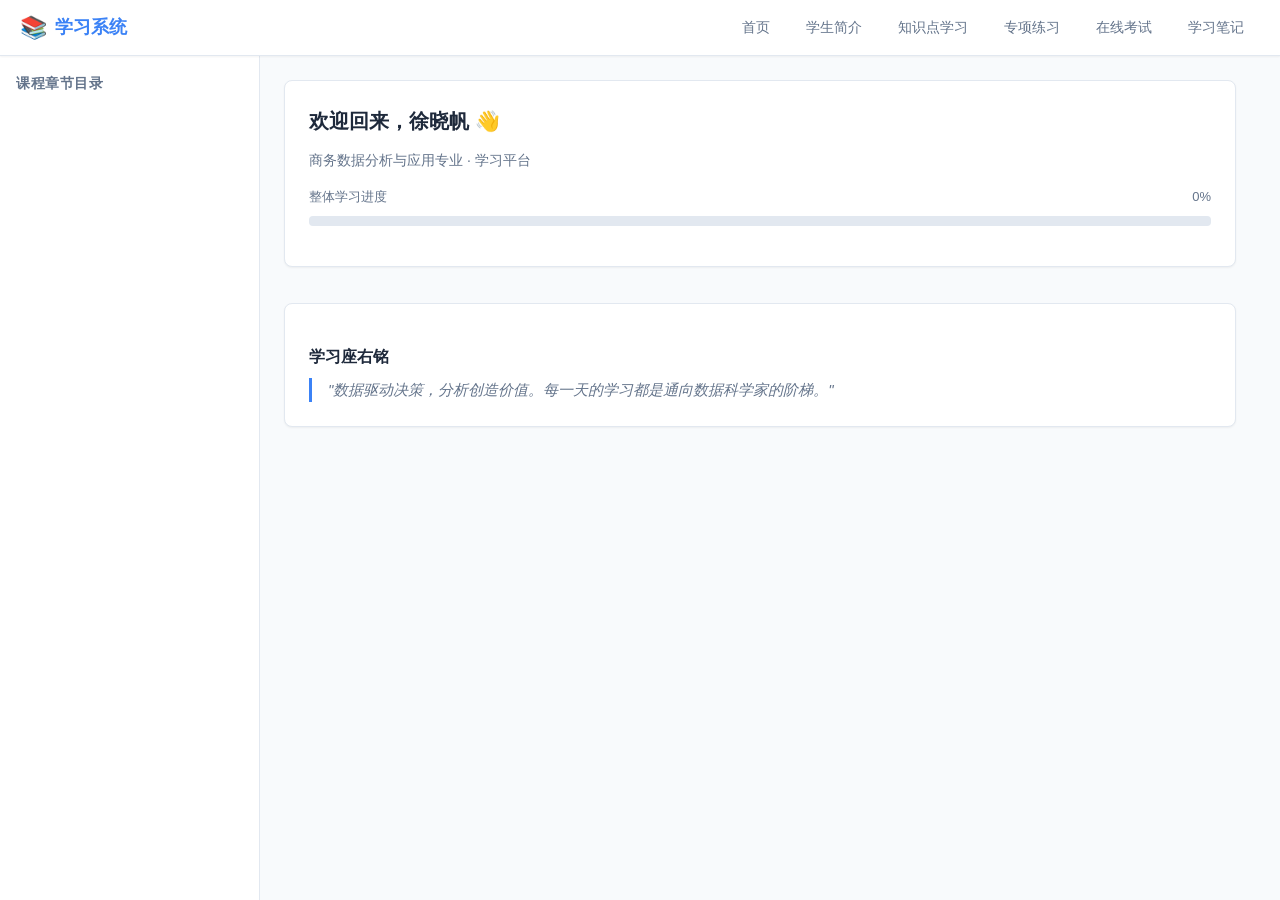
==== commit dba22620: "P1优化：SEO描述、404页面、移动端触控、脚本defer - 6个页面添加独立meta description标签 - 新建404.html友好错误页面 - 移动端按钮最小44px触控区域 - 外" ====
--- a/index.html
+++ b/index.html
@@ -3,6 +3,7 @@
 <head>
 <meta charset="UTF-8">
 <meta name="viewport" content="width=device-width, initial-scale=1.0">
+<meta name="description" content="商务数据分析与应用专业学生学习系统——在线学习Python编程、数据分析技术、数据采集与处理、供应链数据分析四大课程，提供代码编辑器、章节练习和在线考试。">
 <title>首页 - 学生学习系统</title>
 <link rel="stylesheet" href="style.css">
 </head>
@@ -55,7 +56,7 @@
 
 <button id="mobileSidebarBtn">&#x2630; 目录</button>
 
-<script src="common.js"></script>
+<script src="common.js" defer></script>
 <script>
 (function() {
   var grid = document.getElementById('homeCourseGrid');
--- a/style.css
+++ b/style.css
@@ -205,6 +205,15 @@
   display: flex; gap: 8px; padding: 10px; background: #f1f5f9;
   border-top: 1px solid var(--border);
 }
+/* 学习页代码展示——自动撑开完整显示 */
+.code-editor-wrap textarea.code-display {
+  height: auto; min-height: 60px; max-height: 600px;
+  overflow-y: auto; resize: none; cursor: default;
+  background: #1e293b; color: #e2e8f0; padding: 14px;
+  font-family: 'Consolas', 'Fira Code', monospace;
+  font-size: 13px; line-height: 1.6;
+  width: 100%; border: none; outline: none;
+}
 
 /* ==================== 题目样式 ==================== */
 .quiz-card {
@@ -274,6 +283,8 @@
     border-bottom: 1px solid var(--border); box-shadow: var(--shadow-md);
   }
   .nav-links.open { display: flex; }
+  /* 移动端导航链接触控优化（至少44px） */
+  .nav-links li a { padding: 12px 16px; font-size: 15px; min-height: 44px; }
 
   .sidebar {
     transform: translateX(-100%); z-index: 99;
@@ -287,6 +298,12 @@
 
   .main-content { margin-left: 0; padding: 16px; }
   .course-grid { grid-template-columns: 1fr; }
+
+  /* 移动端按钮触控优化 */
+  .btn { min-height: 44px; padding: 10px 16px; font-size: 14px; }
+  .btn-sm { min-height: 36px; padding: 6px 12px; }
+  .course-card { padding: 16px; }
+  .quiz-card .option { padding: 12px 14px; min-height: 44px; }
 }
 
 /* 移动端浮动目录按钮 */
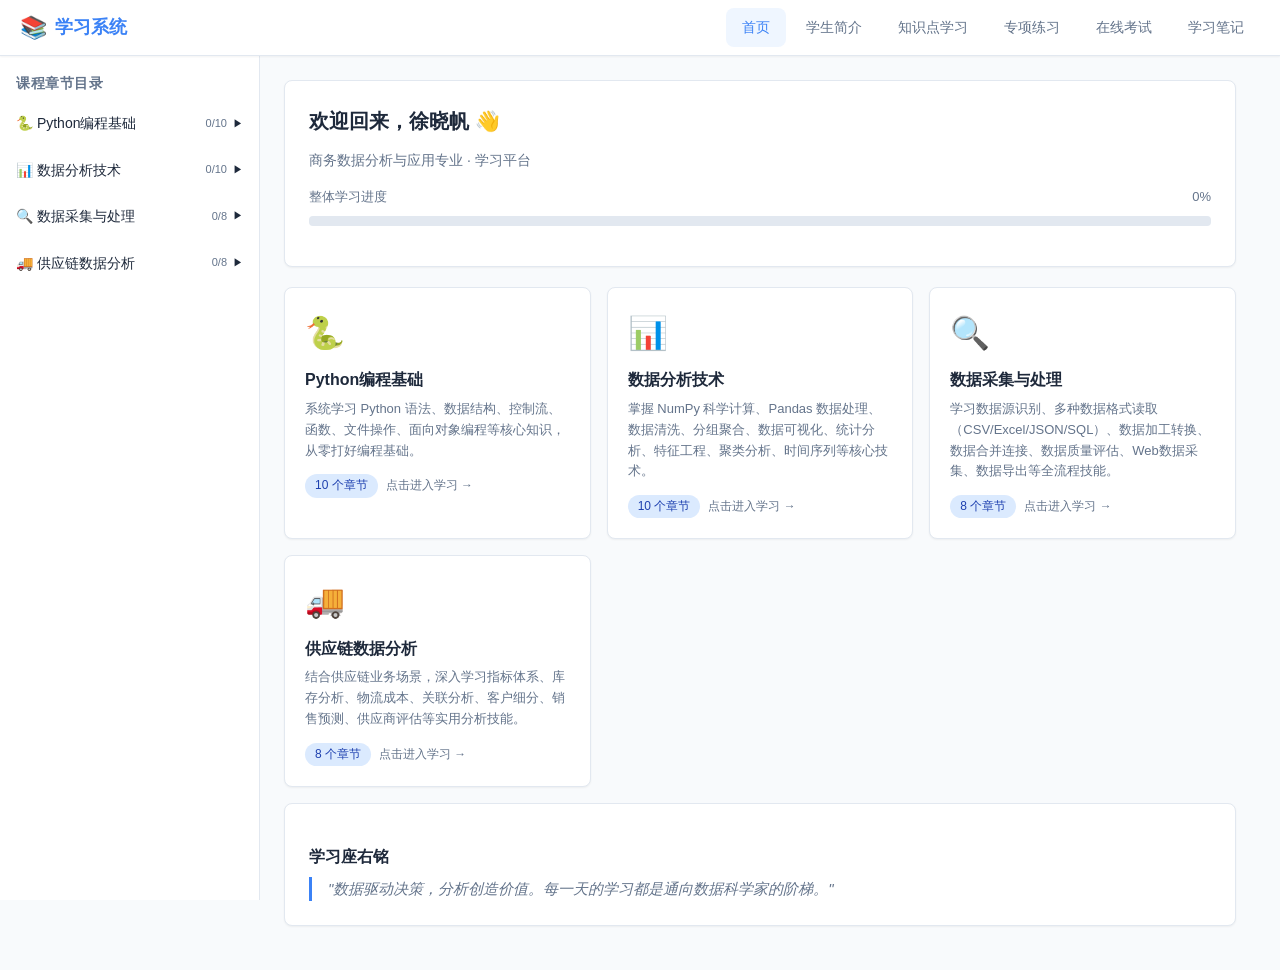
==== commit 1d56a992: "修复：移除common.js的defer属性，解决页面空白问题 defer导致common.js延迟执行，内联脚本先运行时找不到courses等变量" ====
--- a/index.html
+++ b/index.html
@@ -56,7 +56,7 @@
 
 <button id="mobileSidebarBtn">&#x2630; 目录</button>
 
-<script src="common.js" defer></script>
+<script src="common.js"></script>
 <script>
 (function() {
   var grid = document.getElementById('homeCourseGrid');
